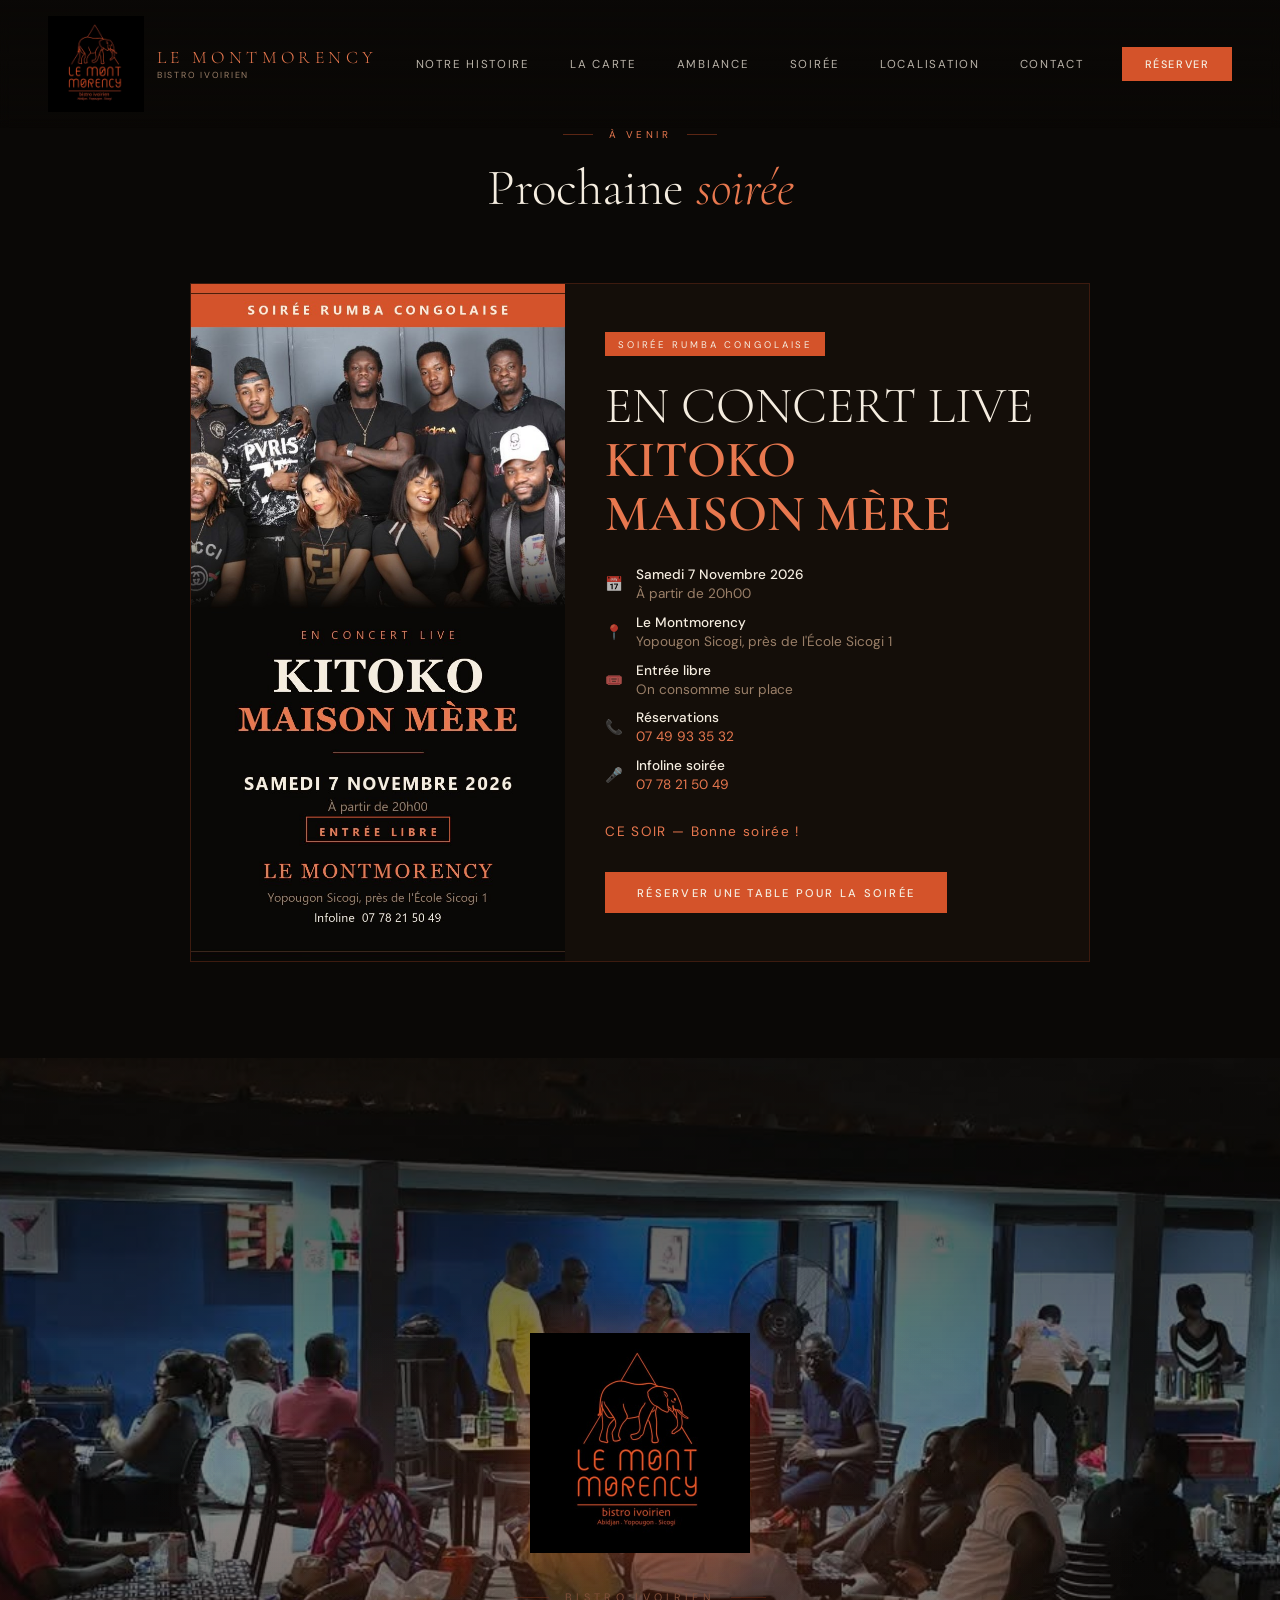
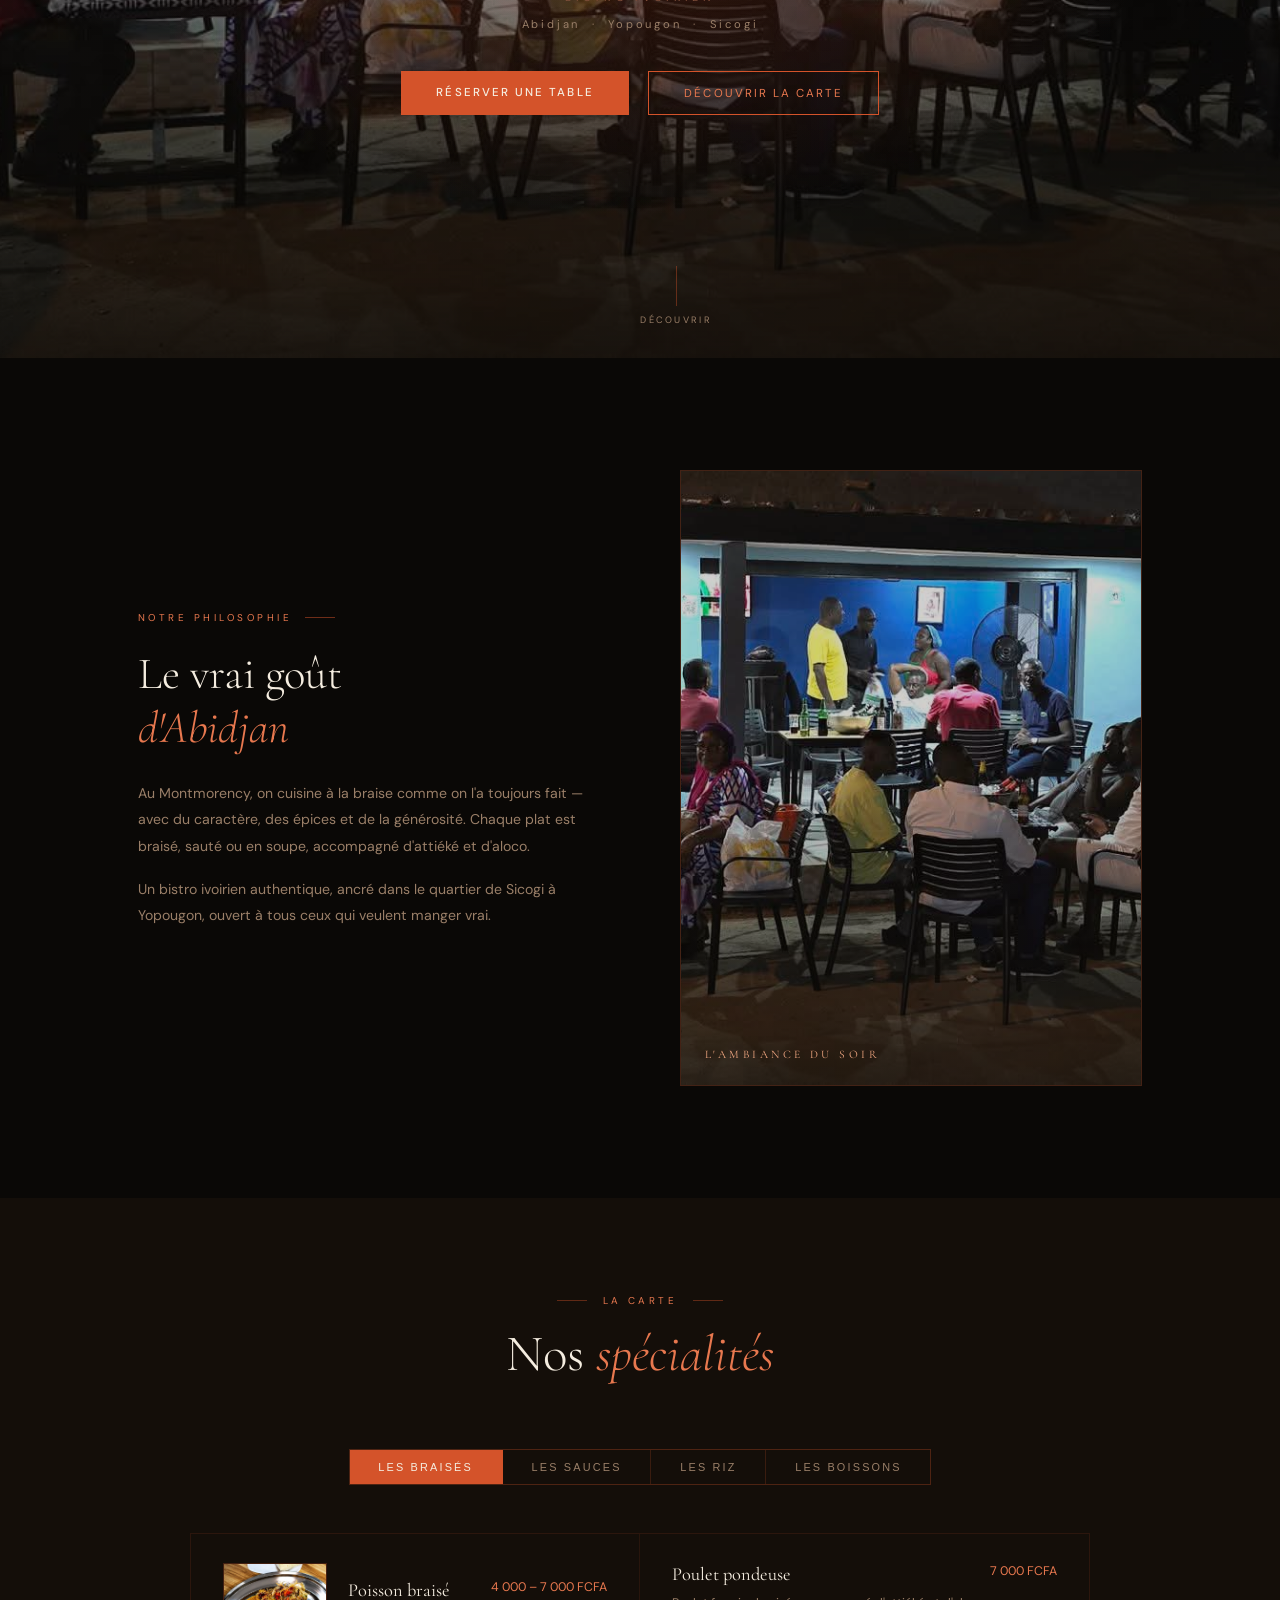
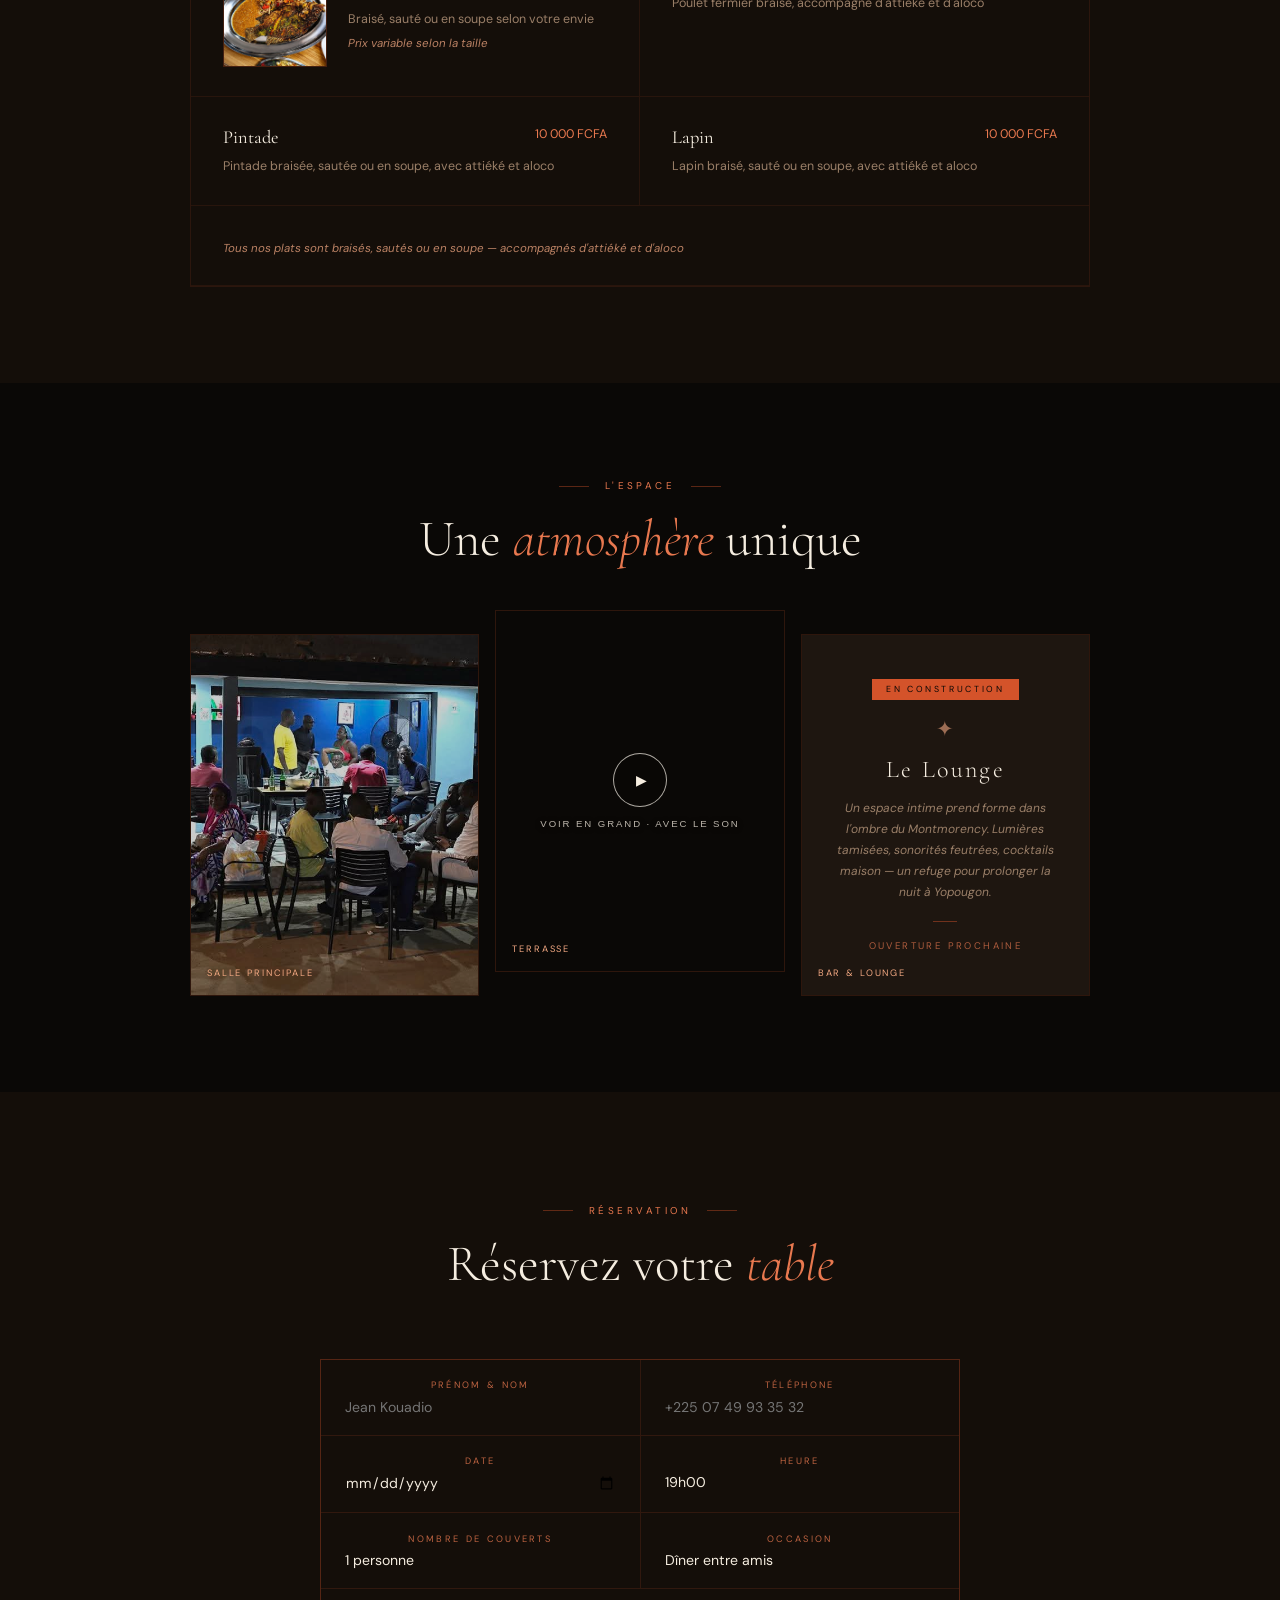
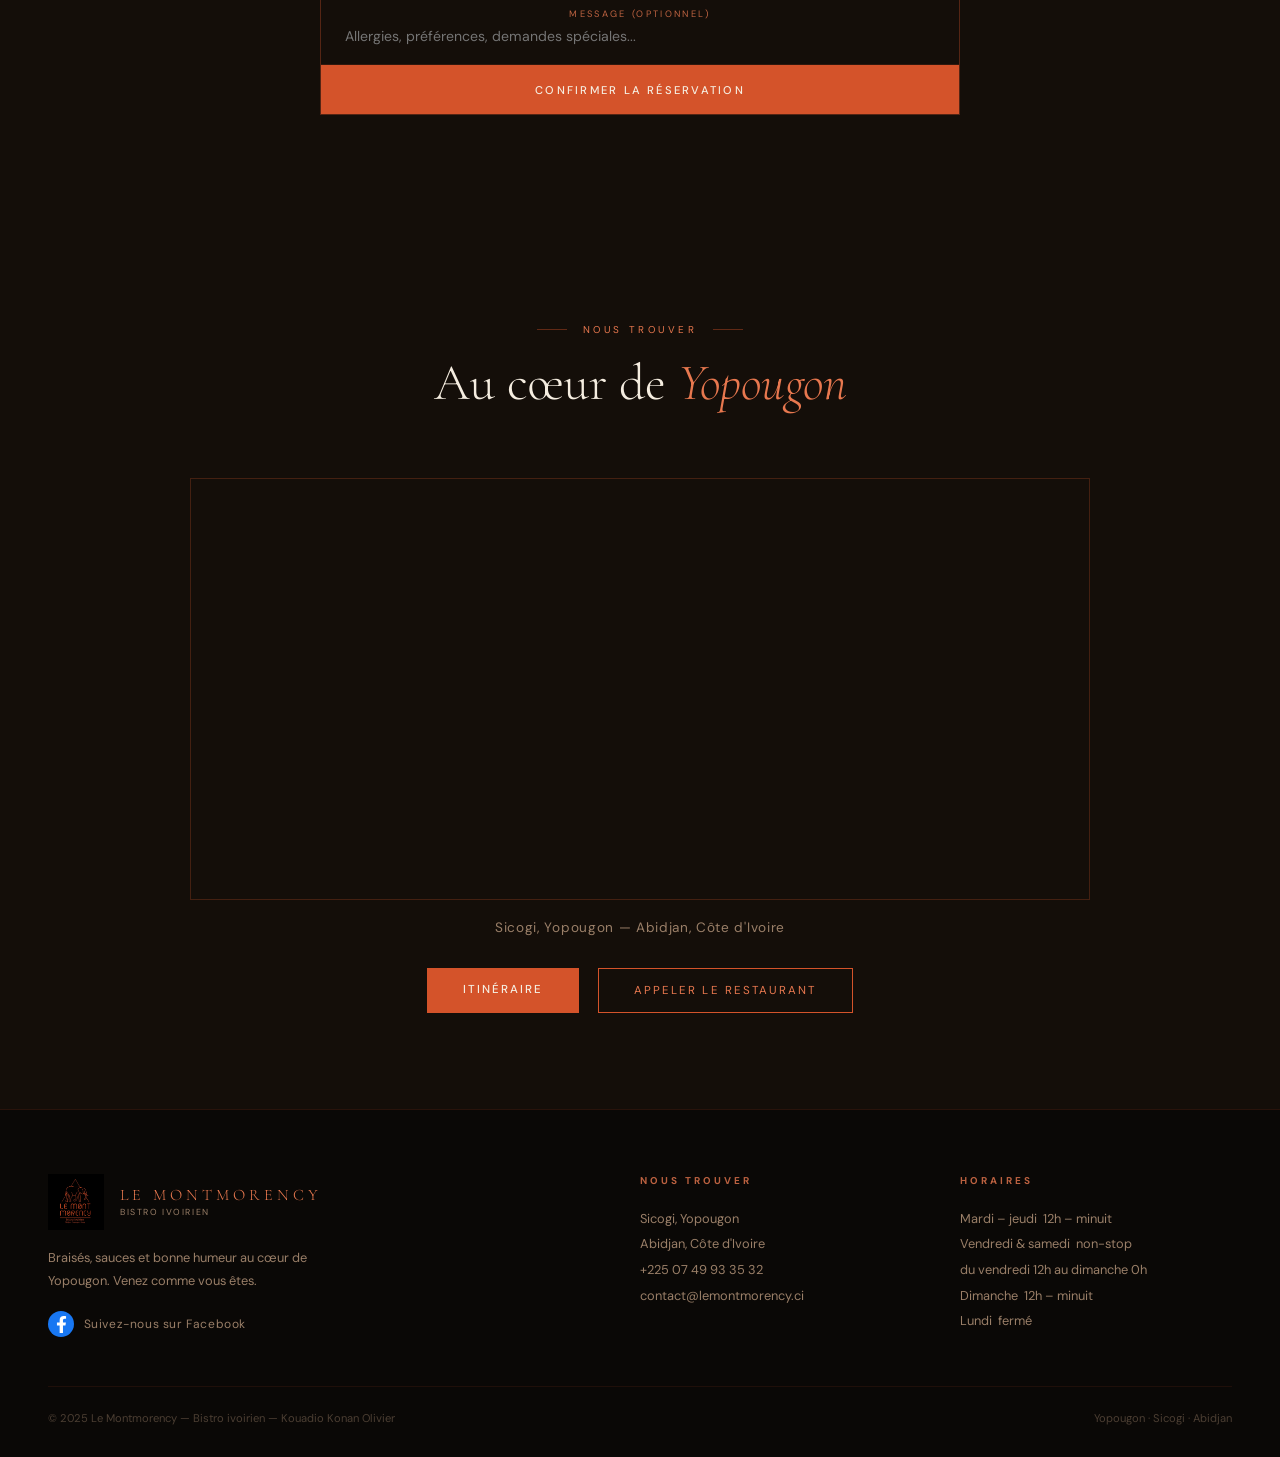
==== index.html @ df3220fc "feat: soiree du 7 novembre annoncee sur le site Section "Prochaine soiree" remontee depuis le modele" ====
<!DOCTYPE html>
<html lang="fr">
<head>
<meta charset="UTF-8">
<meta name="viewport" content="width=device-width, initial-scale=1.0">
<meta name="facebook-domain-verification" content="712sda83bv461m9ix8g2ylkyji6txg" />

  <!-- SEO META TAGS -->
  <meta name="description" content="Le Montmorency — Bistro ivoirien à Yopougon Sicogi, Abidjan. Spécialités de braisés, sauces ivoiriennes et boissons. Ouvert du mardi au dimanche. Réservation : +225 07 49 93 35 32">
  <meta name="keywords" content="restaurant Abidjan, bistro ivoirien, braisé Yopougon, maquis Abidjan, poisson braisé Abidjan, restaurant Sicogi, cuisine ivoirienne, Le Montmorency, pintade braisée, attiéké aloco">
  <meta name="author" content="Le Montmorency">
  <meta name="robots" content="index, follow">
  <link rel="canonical" href="https://lemontmorency.ci">

  <!-- GEO LOCALISATION -->
  <meta name="geo.region" content="CI-AB">
  <meta name="geo.placename" content="Yopougon, Abidjan, Côte d'Ivoire">
  <meta name="geo.position" content="5.3167;-4.0667">
  <meta name="ICBM" content="5.3167, -4.0667">

  <!-- OPEN GRAPH (Facebook, WhatsApp, Instagram) -->
  <meta property="og:type" content="restaurant">
  <meta property="og:title" content="Le Montmorency — Bistro ivoirien · Abidjan">
  <meta property="og:description" content="Braisés, sauces et bonne humeur au cœur de Yopougon Sicogi. Poisson braisé, poulet pondeuse, pintade, lapin. Ouvert mar–dim.">
  <meta property="og:url" content="https://lemontmorency.ci">
  <meta property="og:locale" content="fr_CI">
  <meta property="og:site_name" content="Le Montmorency">
  <meta property="og:image" content="https://lemontmorency.ci/og-image.jpg">
  <meta property="og:image:width" content="1200">
  <meta property="og:image:height" content="630">
  <meta property="og:image:alt" content="Le Montmorency — bistro ivoirien à Yopougon Sicogi, Abidjan">

  <!-- TWITTER CARD -->
  <meta name="twitter:card" content="summary_large_image">
  <meta name="twitter:title" content="Le Montmorency — Bistro ivoirien · Abidjan">
  <meta name="twitter:description" content="Braisés, sauces et bonne humeur au cœur de Yopougon Sicogi, Abidjan.">
  <meta name="twitter:image" content="https://lemontmorency.ci/og-image.jpg">

  <!-- SCHEMA.ORG (données structurées pour Google) -->
  <script type="application/ld+json">
  {
    "@context": "https://schema.org",
    "@type": "Restaurant",
    "name": "Le Montmorency",
    "description": "Bistro ivoirien spécialisé dans les braisés, sauces traditionnelles et boissons. Ambiance conviviale à Yopougon Sicogi, Abidjan.",
    "url": "https://lemontmorency.ci",
    "telephone": "+2250749933532",
    "cuisines": "Ivoirienne, Africaine",
    "priceRange": "500 FCFA - 10000 FCFA",
    "address": {
      "@type": "PostalAddress",
      "streetAddress": "Sicogi",
      "addressLocality": "Yopougon",
      "addressRegion": "Abidjan",
      "addressCountry": "CI"
    },
    "geo": {
      "@type": "GeoCoordinates",
      "latitude": 5.3167,
      "longitude": -4.0667
    },
    "openingHoursSpecification": [
      {
        "@type": "OpeningHoursSpecification",
        "dayOfWeek": ["Tuesday", "Wednesday", "Thursday"],
        "opens": "12:00",
        "closes": "00:00"
      },
      {
        "@type": "OpeningHoursSpecification",
        "dayOfWeek": "Friday",
        "opens": "12:00",
        "closes": "00:00"
      },
      {
        "@type": "OpeningHoursSpecification",
        "dayOfWeek": "Saturday",
        "opens": "00:00",
        "closes": "23:59"
      },
      {
        "@type": "OpeningHoursSpecification",
        "dayOfWeek": "Sunday",
        "opens": "12:00",
        "closes": "00:00"
      }
    ],
    "servesCuisine": ["Cuisine ivoirienne", "Braisés", "Sauces africaines"],
    "menu": "https://lemontmorency.ci/#menu",
    "acceptsReservations": true,
    "sameAs": ["https://www.facebook.com/people/Restaurant-Le-Montmorency/61584772423713/"]
  }
  </script>


  <script type="application/ld+json">
  {
    "@context": "https://schema.org",
    "@type": "MusicEvent",
    "name": "Soirée Rumba Congolaise — Kitoko Maison Mère en concert live",
    "startDate": "2026-11-07T20:00:00+00:00",
    "endDate": "2026-11-08T02:00:00+00:00",
    "eventStatus": "https://schema.org/EventScheduled",
    "eventAttendanceMode": "https://schema.org/OfflineEventAttendanceMode",
    "image": "https://lemontmorency.ci/affiche-7-novembre.jpg",
    "url": "https://lemontmorency.ci/#evenements",
    "description": "Concert live du groupe Kitoko Maison Mère au Montmorency, bistro ivoirien de Yopougon Sicogi. À partir de 20h00.",
    "performer": { "@type": "MusicGroup", "name": "Kitoko Maison Mère" },
    "location": {
      "@type": "Place",
      "name": "Le Montmorency",
      "address": {
        "@type": "PostalAddress",
        "streetAddress": "Sicogi, près de l'École Sicogi 1",
        "addressLocality": "Yopougon",
        "addressRegion": "Abidjan",
        "addressCountry": "CI"
      }
    },
    "organizer": { "@type": "Organization", "name": "Le Montmorency", "url": "https://lemontmorency.ci", "telephone": "+2250749933532" },
    "isAccessibleForFree": true,
    "offers": {
      "@type": "Offer",
      "price": "0",
      "priceCurrency": "XOF",
      "availability": "https://schema.org/InStock",
      "url": "https://lemontmorency.ci/#evenements",
      "validFrom": "2026-10-22T00:00:00+00:00"
    }
  }
  </script>

  <link rel="icon" href="/favicon.ico" sizes="any">
  <link rel="apple-touch-icon" href="/apple-touch-icon.png">
  <title>Le Montmorency — Bistro ivoirien · Abidjan</title>
<link href="https://fonts.googleapis.com/css2?family=Cormorant+Garamond:ital,wght@0,300;0,400;0,600;1,300;1,400&family=DM+Sans:wght@300;400;500&display=swap" rel="stylesheet">
<style>
  *, *::before, *::after { box-sizing: border-box; margin: 0; padding: 0; }
  :root {
    --orange: #D4532A;
    --orange-light: #E8784F;
    --orange-pale: #F2A882;
    --dark: #0A0806;
    --dark2: #140E09;
    --dark3: #1E1610;
    --cream: #F5EDE0;
    --text-muted: #9A7F68;
  }
  body { font-family: 'DM Sans', sans-serif; background: var(--dark); color: var(--cream); overflow-x: hidden; }

  /* NAV */
  nav {
    position: fixed; top: 0; left: 0; right: 0; z-index: 100;
    display: flex; align-items: center; justify-content: space-between;
    padding: 1rem 3rem;
    background: linear-gradient(to bottom, rgba(10,8,6,0.97), transparent);
    backdrop-filter: blur(6px);
  }
  .nav-logo { display: flex; align-items: center; gap: 0.8rem; }
  .nav-logo img { height: 96px; width: 96px; object-fit: contain; }
  .nav-logo-text { font-family: 'Cormorant Garamond', serif; font-size: 1.1rem; font-weight: 300; letter-spacing: 0.25em; color: var(--orange-light); text-transform: uppercase; line-height: 1.2; }
  .nav-logo-sub { font-size: 0.55rem; letter-spacing: 0.2em; color: var(--text-muted); text-transform: uppercase; }
  .nav-links { display: flex; gap: 2.5rem; }
  .nav-links a { font-size: 0.72rem; font-weight: 400; letter-spacing: 0.15em; text-transform: uppercase; color: var(--cream); text-decoration: none; opacity: 0.75; transition: opacity 0.2s; }
  .nav-links a:hover { opacity: 1; color: var(--orange-light); }
  .nav-cta { font-size: 0.68rem; font-weight: 500; letter-spacing: 0.15em; text-transform: uppercase; color: var(--cream); background: var(--orange); border: none; cursor: pointer; padding: 0.6rem 1.4rem; transition: background 0.2s; }
  .nav-cta:hover { background: var(--orange-light); }

  /* HERO */
  .hero {
    min-height: 100vh; display: flex; flex-direction: column;
    align-items: center; justify-content: center;
    text-align: center; padding: 6rem 2rem 4rem; position: relative; overflow: hidden;
    background: url('photo.jpg') center center / cover no-repeat;
  }
  .hero-overlay {
    position: absolute; inset: 0; z-index: 1;
    background:
      radial-gradient(ellipse 60% 45% at 50% 55%, rgba(212,83,42,0.18) 0%, transparent 65%),
      linear-gradient(to bottom, rgba(10,8,6,0.75) 0%, rgba(10,8,6,0.45) 45%, rgba(10,8,6,0.85) 100%);
  }
  .sr-only {
    position: absolute; width: 1px; height: 1px; padding: 0; margin: -1px;
    overflow: hidden; clip: rect(0,0,0,0); white-space: nowrap; border: 0;
  }
  .hero-logo { position: relative; z-index: 2; width: 220px; margin-bottom: 2rem; }
  .hero-logo img { width: 100%; filter: drop-shadow(0 0 30px rgba(212,83,42,0.3)); }
  .hero-tagline {
    font-size: 0.68rem; letter-spacing: 0.4em; text-transform: uppercase;
    color: var(--orange-pale); margin-bottom: 0.8rem; position: relative;
    display: flex; align-items: center; gap: 1rem;
  }
  .hero-tagline::before, .hero-tagline::after { content: ''; width: 35px; height: 0.5px; background: var(--orange); opacity: 0.5; }
  .hero-location { z-index: 2; font-size: 0.7rem; letter-spacing: 0.25em; color: var(--text-muted); margin-bottom: 2.5rem; position: relative; }
  .hero-btns { display: flex; gap: 1.2rem; position: relative; z-index: 2; }
  .btn-primary { font-size: 0.72rem; font-weight: 500; letter-spacing: 0.18em; text-transform: uppercase; color: var(--cream); background: var(--orange); border: none; cursor: pointer; padding: 0.85rem 2.2rem; transition: all 0.25s; }
  .btn-primary:hover { background: var(--orange-light); transform: translateY(-1px); }
  .btn-secondary { font-size: 0.72rem; font-weight: 400; letter-spacing: 0.18em; text-transform: uppercase; color: var(--orange-light); background: transparent; border: 0.5px solid var(--orange); cursor: pointer; padding: 0.85rem 2.2rem; transition: all 0.25s; }
  .btn-secondary:hover { background: rgba(212,83,42,0.1); }
  .hero-scroll { z-index: 2; position: absolute; bottom: 2rem; left: 50%; transform: translateX(-50%); display: flex; flex-direction: column; align-items: center; gap: 0.5rem; }
  .scroll-line { width: 0.5px; height: 40px; background: var(--orange); opacity: 0.4; animation: scrollPulse 2s ease-in-out infinite; }
  @keyframes scrollPulse { 0%,100%{opacity:0.1;transform:scaleY(0.5)} 50%{opacity:0.5;transform:scaleY(1)} }
  .scroll-text { font-size: 0.58rem; letter-spacing: 0.25em; color: var(--text-muted); text-transform: uppercase; }

  /* ABOUT */
  .about { padding: 7rem 3rem; display: grid; grid-template-columns: 1fr 1fr; gap: 5rem; align-items: center; max-width: 1100px; margin: 0 auto; }
  .section-label { font-size: 0.62rem; letter-spacing: 0.35em; text-transform: uppercase; color: var(--orange-light); margin-bottom: 1.5rem; display: flex; align-items: center; gap: 0.8rem; }
  .section-label::after { content: ''; width: 30px; height: 0.5px; background: var(--orange); opacity: 0.5; }
  .about-text h2 { font-family: 'Cormorant Garamond', serif; font-size: clamp(2rem, 3.5vw, 3rem); font-weight: 300; line-height: 1.2; margin-bottom: 1.5rem; }
  .about-text h2 em { font-style: italic; color: var(--orange-light); }
  .about-text p { font-size: 0.88rem; line-height: 1.9; color: var(--text-muted); margin-bottom: 1rem; }
  .about-visual { position: relative; aspect-ratio: 3/4; background: var(--dark3); border: 0.5px solid rgba(212,83,42,0.2); overflow: hidden; }
  .about-photo { width: 100%; height: 100%; object-fit: cover; opacity: 0.8; }
  .about-visual-overlay { position: absolute; inset: 0; background: linear-gradient(to top, rgba(10,8,6,0.65) 0%, transparent 50%); }
  .about-visual-label { position: absolute; bottom: 1.5rem; left: 1.5rem; font-family: 'Cormorant Garamond', serif; font-size: 0.72rem; letter-spacing: 0.3em; text-transform: uppercase; color: var(--orange-pale); }

  /* MENU */
  .menu-section { padding: 6rem 3rem; background: var(--dark2); }
  .section-header { text-align: center; margin-bottom: 4rem; }
  .section-header .label { font-size: 0.62rem; letter-spacing: 0.35em; text-transform: uppercase; color: var(--orange-light); margin-bottom: 1rem; display: flex; align-items: center; justify-content: center; gap: 1rem; }
  .section-header .label::before, .section-header .label::after { content: ''; width: 30px; height: 0.5px; background: var(--orange); opacity: 0.4; }
  .section-header h2 { font-family: 'Cormorant Garamond', serif; font-size: clamp(2rem, 4vw, 3.2rem); font-weight: 300; }
  .section-header h2 em { font-style: italic; color: var(--orange-light); }

  .menu-tabs { display: flex; justify-content: center; margin-bottom: 3rem; border: 0.5px solid rgba(212,83,42,0.3); width: fit-content; margin-left: auto; margin-right: auto; }
  .menu-tab { font-size: 0.68rem; letter-spacing: 0.2em; text-transform: uppercase; color: var(--text-muted); padding: 0.7rem 1.8rem; background: transparent; border: none; cursor: pointer; transition: all 0.2s; border-right: 0.5px solid rgba(212,83,42,0.2); }
  .menu-tab:last-child { border-right: none; }
  .menu-tab.active { background: var(--orange); color: var(--cream); }

  .menu-grid { display: grid; grid-template-columns: repeat(2, 1fr); gap: 0; max-width: 900px; margin: 0 auto; border: 0.5px solid rgba(212,83,42,0.12); }
  .menu-item { padding: 1.8rem 2rem; border-right: 0.5px solid rgba(212,83,42,0.1); border-bottom: 0.5px solid rgba(212,83,42,0.1); transition: background 0.2s; }
  .menu-item:hover { background: rgba(212,83,42,0.06); }
  .menu-item:nth-child(even) { border-right: none; }
  .menu-item.full { grid-column: 1 / -1; border-right: none; }
  .menu-item-header { display: flex; flex-wrap: wrap; justify-content: space-between; align-items: flex-start; margin-bottom: 0.5rem; gap: 0.2rem 1rem; }
  .menu-item-name { font-family: 'Cormorant Garamond', serif; font-size: 1.15rem; font-weight: 400; }
  .menu-item-price { font-size: 0.78rem; color: var(--orange-light); font-weight: 400; white-space: nowrap; }
  .menu-item-desc { font-size: 0.78rem; color: var(--text-muted); line-height: 1.65; }
  .menu-item-note { font-size: 0.72rem; color: var(--orange-pale); font-style: italic; margin-top: 0.4rem; opacity: 0.75; }
  /* Variante avec photo : s'ajoute plat par plat, les autres restent en texte */
  .menu-item.avec-photo { display: grid; grid-template-columns: 104px minmax(0, 1fr); gap: 1.3rem; align-items: center; }
  .menu-item { min-width: 0; }
  .menu-item-photo {
    width: 104px; height: 104px; object-fit: cover; display: block;
    border: 0.5px solid rgba(212,83,42,0.25);
  }

  .menu-single { max-width: 900px; margin: 0 auto; border: 0.5px solid rgba(212,83,42,0.12); }
  .boissons-grid { display: grid; grid-template-columns: repeat(3, 1fr); }
  .boisson-col { padding: 1.5rem 2rem; border-right: 0.5px solid rgba(212,83,42,0.1); }
  .boisson-col:last-child { border-right: none; }
  .boisson-item { display: flex; justify-content: space-between; align-items: center; padding: 0.5rem 0; border-bottom: 0.5px solid rgba(212,83,42,0.06); }
  .boisson-item:last-child { border-bottom: none; }
  .boisson-name { font-size: 0.85rem; color: var(--cream); }
  .boisson-price { font-size: 0.75rem; color: var(--orange-light); }

  /* AMBIANCE */
  .ambiance { padding: 6rem 3rem; text-align: center; }
  .photo-grid { display: grid; grid-template-columns: repeat(3, 1fr); gap: 1rem; max-width: 900px; margin: 3rem auto 0; }
  .photo-card { aspect-ratio: 4/5; overflow: hidden; position: relative; border: 0.5px solid rgba(212,83,42,0.18); transition: border-color 0.3s; }
  .photo-card:hover { border-color: rgba(212,83,42,0.5); }
  .photo-card img { width: 100%; height: 100%; object-fit: cover; opacity: 0.8; transition: opacity 0.3s; }
  .photo-card:hover img { opacity: 1; }
  .photo-card:nth-child(2) { margin-top: -1.5rem; }
  .photo-card-label { position: absolute; bottom: 1rem; left: 1rem; font-size: 0.58rem; letter-spacing: 0.2em; text-transform: uppercase; color: var(--orange-pale); }
  .photo-placeholder-inner { width: 100%; height: 100%; background: var(--dark3); display: flex; flex-direction: column; align-items: center; justify-content: center; gap: 0.8rem; }
  .photo-placeholder-inner svg { width: 30px; opacity: 0.18; }
  .photo-placeholder-inner span { font-size: 0.58rem; letter-spacing: 0.2em; text-transform: uppercase; color: var(--text-muted); opacity: 0.45; }

  /* TERRASSE VIDEO */
  .photo-card video { width: 100%; height: 100%; object-fit: cover; opacity: 0.85; transition: opacity 0.3s; }
  .photo-card:hover video { opacity: 1; }

  /* LOUNGE EN CONSTRUCTION */
  .lounge-inner {
    width: 100%; height: 100%; background: var(--dark3);
    display: flex; flex-direction: column; align-items: center; justify-content: center;
    padding: 2rem 1.5rem; text-align: center; gap: 0.9rem;
    border: none;
  }
  .lounge-badge {
    font-size: 0.55rem; letter-spacing: 0.3em; text-transform: uppercase;
    color: var(--dark); background: var(--orange); padding: 0.3rem 0.9rem;
    margin-bottom: 0.3rem;
  }
  .lounge-icon { font-size: 1.3rem; color: var(--orange-pale); opacity: 0.6; line-height: 1; }
  .lounge-title {
    font-family: 'Cormorant Garamond', serif; font-size: 1.5rem; font-weight: 300;
    color: var(--cream); letter-spacing: 0.1em;
  }
  .lounge-story {
    font-size: 0.75rem; color: var(--text-muted); line-height: 1.75;
    font-style: italic; max-width: 220px;
  }
  .lounge-separator { width: 24px; height: 0.5px; background: var(--orange); opacity: 0.45; margin: 0.2rem auto; }
  .lounge-coming { font-size: 0.6rem; letter-spacing: 0.25em; text-transform: uppercase; color: var(--orange-light); opacity: 0.7; }

  /* RESERVATION */
  .reservation { padding: 7rem 3rem; background: var(--dark2); text-align: center; }
  .resa-form { max-width: 640px; margin: 3rem auto 0; display: grid; grid-template-columns: 1fr 1fr; gap: 1px; background: rgba(212,83,42,0.15); border: 0.5px solid rgba(212,83,42,0.22); }
  .form-field { background: var(--dark2); padding: 1.2rem 1.5rem; display: flex; flex-direction: column; gap: 0.4rem; }
  .form-field.full { grid-column: 1 / -1; }
  .form-field label { font-size: 0.58rem; letter-spacing: 0.25em; text-transform: uppercase; color: var(--orange-light); opacity: 0.8; }
  .form-field input, .form-field select { background: transparent; border: none; outline: none; font-family: 'DM Sans', sans-serif; font-size: 0.88rem; color: var(--cream); padding: 0; appearance: none; }
  .form-field select option { background: var(--dark2); }
  .resa-btn { grid-column: 1 / -1; padding: 1.1rem; background: var(--orange); border: none; cursor: pointer; font-family: 'DM Sans', sans-serif; font-size: 0.7rem; font-weight: 500; letter-spacing: 0.2em; text-transform: uppercase; color: var(--cream); transition: background 0.2s; }
  .resa-btn:hover { background: var(--orange-light); }

  /* LOCALISATION */
  .location { padding: 6rem 3rem; background: var(--dark2); text-align: center; }
  .location-map {
    max-width: 900px; margin: 3rem auto 0; border: 0.5px solid rgba(212,83,42,0.25);
    overflow: hidden; position: relative;
  }
  .location-map iframe {
    width: 100%; height: 420px; border: none; display: block;
    filter: grayscale(0.3) contrast(1.05);
  }
  .location-actions { margin-top: 2rem; display: flex; justify-content: center; gap: 1.2rem; flex-wrap: wrap; }
  .location-address { font-size: 0.85rem; color: var(--text-muted); margin-top: 1.2rem; letter-spacing: 0.05em; }

  /* FOOTER */
  footer { padding: 4rem 3rem 2rem; border-top: 0.5px solid rgba(212,83,42,0.15); }
  .footer-top { display: grid; grid-template-columns: 2fr 1fr 1fr; gap: 3rem; margin-bottom: 3rem; align-items: start; }
  .footer-logo { display: flex; align-items: center; gap: 1rem; margin-bottom: 1rem; }
  .footer-logo img { height: 56px; width: 56px; object-fit: contain; }
  .footer-logo-text { font-family: 'Cormorant Garamond', serif; font-size: 1rem; font-weight: 300; letter-spacing: 0.25em; color: var(--orange-light); text-transform: uppercase; line-height: 1.3; }
  .footer-logo-sub { font-size: 0.55rem; letter-spacing: 0.18em; color: var(--text-muted); text-transform: uppercase; }
  .footer-brand p { font-size: 0.8rem; color: var(--text-muted); line-height: 1.8; max-width: 280px; }
  .footer-col h4 { font-size: 0.62rem; letter-spacing: 0.3em; text-transform: uppercase; color: var(--orange-light); margin-bottom: 1.2rem; opacity: 0.8; }
  .footer-col p, .footer-col a { font-size: 0.8rem; color: var(--text-muted); line-height: 2; display: block; text-decoration: none; transition: color 0.2s; }
  .footer-col a:hover { color: var(--cream); }
  .footer-social {
    display: inline-flex; align-items: center; gap: 0.6rem; margin-top: 1.2rem;
    font-size: 0.75rem; letter-spacing: 0.05em; color: var(--text-muted);
    text-decoration: none; transition: color 0.2s;
  }
  .footer-social:hover { color: var(--cream); }
  .footer-social-icon {
    width: 26px; height: 26px; border-radius: 50%;
    background: #1877F2;                 /* bleu officiel de la marque */
    display: inline-flex; align-items: center; justify-content: center;
    color: #FFFFFF; transition: all 0.2s;
  }
  .footer-social-icon svg { display: block; margin-top: 1px; }
  .footer-social:hover .footer-social-icon { background: #3B8BFF; transform: translateY(-1px); }
  .footer-bottom { border-top: 0.5px solid rgba(212,83,42,0.1); padding-top: 1.5rem; display: flex; justify-content: space-between; }
  .footer-bottom p { font-size: 0.7rem; color: var(--text-muted); opacity: 0.45; }

  @keyframes fadeUp { from{opacity:0;transform:translateY(20px)} to{opacity:1;transform:translateY(0)} }
  .hero > * { animation: fadeUp 0.8s ease both; }
  .hero-logo { animation-delay: 0.05s; }
  .hero-tagline { animation-delay: 0.2s; }
  .hero-location { animation-delay: 0.32s; }
  .hero-btns { animation-delay: 0.45s; }

  .sound-btn {
    position: absolute; bottom: 5rem; right: 2rem; z-index: 10;
    background: rgba(10,8,6,0.6); border: 0.5px solid rgba(212,83,42,0.5);
    color: var(--cream); cursor: pointer; width: 42px; height: 42px;
    border-radius: 50%; display: flex; align-items: center; justify-content: center;
    font-size: 1.1rem; transition: all 0.25s; backdrop-filter: blur(4px);
  }
  .sound-btn:hover { background: rgba(212,83,42,0.4); border-color: var(--orange); }

  /* RESPONSIVE - MOBILE */
  @media (max-width: 768px) {
    nav { padding: 0.8rem 1.2rem; gap: 0.8rem; }
    .nav-logo img { height: 56px; width: 56px; }
    .nav-links { display: none; }
    .nav-logo-text { font-size: 0.78rem; letter-spacing: 0.12em; }
    .nav-cta { padding: 0.5rem 1rem; font-size: 0.62rem; }

    .hero { padding: 5rem 1.2rem 3rem; }
    .hero-logo { width: 150px; }
    .hero-btns { flex-direction: column; width: 100%; max-width: 280px; }
    .btn-primary, .btn-secondary { width: 100%; text-align: center; }

    .about { grid-template-columns: 1fr; padding: 3.5rem 1.2rem; gap: 2.5rem; }

    .menu-section { padding: 3.5rem 1.2rem; }
    .menu-grid { grid-template-columns: 1fr; }
    .menu-item:nth-child(even) { border-right: 0.5px solid rgba(212,83,42,0.1); }
    .menu-tabs { width: 100%; }
    .menu-tab { flex: 1; padding: 0.7rem 0.5rem; font-size: 0.58rem; }

    .boissons-grid { grid-template-columns: 1fr; }
    .boisson-col { border-right: none; border-bottom: 0.5px solid rgba(212,83,42,0.1); }
    .boisson-col:last-child { border-bottom: none; }

    .ambiance { padding: 3.5rem 1.2rem; }
    .photo-grid { grid-template-columns: 1fr; max-width: 320px; }
    .photo-card:nth-child(2) { margin-top: 0; }

    .reservation { padding: 3.5rem 1.2rem; }
    .resa-form { grid-template-columns: 1fr; }

    .location { padding: 3.5rem 1.2rem; }
    .location-map iframe { height: 300px; }

    .footer-top { grid-template-columns: 1fr; gap: 2rem; }
    footer { padding: 3rem 1.2rem 1.5rem; }
    .footer-bottom { flex-direction: column; gap: 0.5rem; text-align: center; }

    .sound-btn { bottom: 1.5rem; right: 1.2rem; }
  }

  @media (max-width: 480px) {
    .hero h1, .hero-logo + .hero-tagline { font-size: 0.6rem; }
  }

  /* VIDEO EN GRAND */
  .video-open {
    position: absolute; inset: 0; z-index: 2;
    display: flex; flex-direction: column; align-items: center; justify-content: center; gap: 0.7rem;
    background: transparent; border: none; cursor: pointer;
    color: var(--cream); transition: background 0.25s;
  }
  .video-open:hover { background: rgba(10,8,6,0.35); }
  .video-open-icon {
    width: 54px; height: 54px; border-radius: 50%;
    border: 0.5px solid rgba(245,239,230,0.7); background: rgba(10,8,6,0.45);
    display: flex; align-items: center; justify-content: center;
    font-size: 0.9rem; padding-left: 3px; transition: all 0.25s;
  }
  .video-open:hover .video-open-icon { background: var(--orange); border-color: var(--orange); }
  .video-open-text {
    font-size: 0.6rem; letter-spacing: 0.2em; text-transform: uppercase;
    opacity: 0.75; transition: opacity 0.25s; text-align: center;
    text-shadow: 0 1px 6px rgba(6,5,4,0.8);
  }
  .video-open:hover .video-open-text, .video-open:focus-visible .video-open-text { opacity: 1; }

  .video-plein {
    position: fixed; inset: 0; z-index: 200;
    background: rgba(6,5,4,0.94); backdrop-filter: blur(6px);
    display: none; align-items: center; justify-content: center; padding: 2rem;
  }
  .video-plein.ouvert { display: flex; }
  .video-plein video {
    max-width: min(100%, 520px); max-height: 86vh;
    border: 0.5px solid rgba(212,83,42,0.3);
  }
  .video-fermer {
    position: absolute; top: 1.2rem; right: 1.4rem;
    width: 44px; height: 44px; border-radius: 50%;
    background: rgba(10,8,6,0.6); border: 0.5px solid rgba(212,83,42,0.5);
    color: var(--cream); font-size: 1.2rem; cursor: pointer; line-height: 1;
    display: flex; align-items: center; justify-content: center; transition: all 0.25s;
  }
  .video-fermer:hover { background: var(--orange); border-color: var(--orange); }

  @media (max-width: 768px) {
    .video-plein { padding: 1rem; }
  }

  /* EVENEMENTS */
  .evenements { padding: 8rem 3rem 6rem; background: var(--dark); }
  .event-card {
    max-width: 900px; margin: 3rem auto 0;
    display: grid; grid-template-columns: 1fr 1.4fr;
    border: 0.5px solid rgba(212,83,42,0.25);
    overflow: hidden;
  }
  .event-poster { position: relative; overflow: hidden; background: var(--dark3); }
  .event-poster img { width: 100%; height: 100%; object-fit: cover; object-position: center 20%; display: block; }
  .event-info {
    background: var(--dark2);
    padding: 3rem 2.5rem;
    display: flex; flex-direction: column; justify-content: center; gap: 1.5rem;
  }
  .event-badge {
    display: inline-block; font-size: 0.6rem; letter-spacing: 0.3em;
    text-transform: uppercase; background: var(--orange);
    color: var(--cream); padding: 0.35rem 0.8rem; width: fit-content;
  }
  .event-title {
    font-family: 'Cormorant Garamond', serif;
    font-size: clamp(2rem, 4vw, 3.2rem); font-weight: 300; line-height: 1.05;
  }
  .event-title strong { display: block; color: var(--orange-light); font-weight: 600; font-style: normal; }
  .event-meta { display: flex; flex-direction: column; gap: 0.6rem; }
  .event-meta-item { display: flex; align-items: center; gap: 0.8rem; }
  .event-meta-icon { font-size: 0.9rem; opacity: 0.7; }
  .event-meta-text { font-size: 0.85rem; color: var(--text-muted); line-height: 1.4; }
  .event-meta-text strong { color: var(--cream); font-weight: 500; display: block; }
  .event-cta {
    display: inline-block; margin-top: 0.5rem;
    font-size: 0.7rem; font-weight: 500; letter-spacing: 0.2em;
    text-transform: uppercase; color: var(--cream);
    background: var(--orange); border: none; cursor: pointer;
    padding: 0.85rem 2rem; text-decoration: none; transition: all 0.25s;
    width: fit-content;
  }
  .event-cta:hover { background: var(--orange-light); transform: translateY(-1px); }
  .event-countdown { display: flex; gap: 1.2rem; margin-top: 0.3rem; }
  .countdown-unit { text-align: center; }
  .countdown-num {
    font-family: 'Cormorant Garamond', serif;
    font-size: 2rem; font-weight: 300; color: var(--orange-light);
    display: block; line-height: 1;
  }
  .countdown-label { font-size: 0.55rem; letter-spacing: 0.2em; text-transform: uppercase; color: var(--text-muted); }

  @media (max-width: 768px) {
    .event-card { grid-template-columns: 1fr; }
    .event-poster img { height: auto; object-fit: contain; }
    .event-info { padding: 2rem 1.5rem; }
    .evenements { padding: 5rem 1.2rem 3.5rem; }
    .event-countdown { gap: 0.9rem; }
    .countdown-num { font-size: 1.6rem; }
  }

  /* PLAT VEDETTE (onglet Les Riz) */
  .plat-vedette {
    max-width: 900px; margin: 0 auto;
    display: grid; grid-template-columns: 1fr 1fr;
    border: 0.5px solid rgba(212,83,42,0.25); overflow: hidden;
  }
  .plat-photo { position: relative; background: var(--dark3); }
  .plat-photo img { width: 100%; height: 100%; object-fit: cover; display: block; }
  .plat-infos {
    background: var(--dark2); padding: 3rem 2.5rem;
    display: flex; flex-direction: column; justify-content: center; gap: 0.9rem;
  }
  .plat-jour {
    font-size: 0.6rem; letter-spacing: 0.3em; text-transform: uppercase;
    background: var(--orange); color: var(--cream);
    padding: 0.35rem 0.8rem; width: fit-content;
  }
  .plat-infos .menu-item-header { margin: 0; }

  @media (max-width: 768px) {
    .plat-vedette { grid-template-columns: 1fr; }
    .plat-infos { padding: 2rem 1.5rem; }
  }
</style>
</head>
<body>

<!-- NAV -->
<nav>
  <div class="nav-logo">
    <img src="logo.jpg" alt="Le Montmorency">
    <div>
      <div class="nav-logo-text">Le Montmorency</div>
      <div class="nav-logo-sub">Bistro ivoirien</div>
    </div>
  </div>
  <div class="nav-links">
    <a href="#about">Notre histoire</a>
    <a href="#menu">La carte</a>
    <a href="#ambiance">Ambiance</a>
    <a href="#evenements">Soirée</a>
    <a href="#localisation">Localisation</a>
    <a href="#contact">Contact</a>
  </div>
  <a href="#reservation" class="nav-cta" style="text-decoration:none;display:inline-block;">Réserver</a>
</nav>

<!-- EVENEMENTS -->
<section class="evenements" id="evenements">
  <div class="section-header">
    <div class="label">À venir</div>
    <h2>Prochaine <em>soirée</em></h2>
  </div>

  <div class="event-card">
    <div class="event-poster">
      <img src="affiche-7-novembre.jpg" width="1080" height="1350" alt="Affiche — Soirée Rumba Congolaise, Kitoko Maison Mère en concert live au Montmorency le samedi 7 novembre 2026">
    </div>
    <div class="event-info">
      <span class="event-badge">Soirée Rumba Congolaise</span>
      <h3 class="event-title">
        EN CONCERT LIVE
        <strong>KITOKO<br>MAISON MÈRE</strong>
      </h3>
      <div class="event-meta">
        <div class="event-meta-item">
          <span class="event-meta-icon">📅</span>
          <div class="event-meta-text">
            <strong>Samedi 7 Novembre 2026</strong>
            À partir de 20h00
          </div>
        </div>
        <div class="event-meta-item">
          <span class="event-meta-icon">📍</span>
          <div class="event-meta-text">
            <strong>Le Montmorency</strong>
            Yopougon Sicogi, près de l'École Sicogi 1
          </div>
        </div>
        <div class="event-meta-item">
          <span class="event-meta-icon">🎟️</span>
          <div class="event-meta-text">
            <strong>Entrée libre</strong>
            On consomme sur place
          </div>
        </div>
        <div class="event-meta-item">
          <span class="event-meta-icon">📞</span>
          <div class="event-meta-text">
            <strong>Réservations</strong>
            <a href="tel:+2250749933532" style="color:var(--orange-light);text-decoration:none;">07 49 93 35 32</a>
          </div>
        </div>
        <div class="event-meta-item">
          <span class="event-meta-icon">🎤</span>
          <div class="event-meta-text">
            <strong>Infoline soirée</strong>
            <a href="tel:+2250778215049" style="color:var(--orange-light);text-decoration:none;">07 78 21 50 49</a>
          </div>
        </div>
      </div>
      <div class="event-countdown" id="countdown">
        <div class="countdown-unit"><span class="countdown-num" id="cd-j">--</span><span class="countdown-label">Jours</span></div>
        <div class="countdown-unit"><span class="countdown-num" id="cd-h">--</span><span class="countdown-label">Heures</span></div>
        <div class="countdown-unit"><span class="countdown-num" id="cd-m">--</span><span class="countdown-label">Minutes</span></div>
        <div class="countdown-unit"><span class="countdown-num" id="cd-s">--</span><span class="countdown-label">Secondes</span></div>
      </div>
      <a href="tel:+2250749933532" class="event-cta">Réserver une table pour la soirée</a>
    </div>
  </div>
</section>

<!-- HERO -->
<section class="hero">
  <div class="hero-overlay"></div>
  <h1 class="sr-only">Le Montmorency — Bistro ivoirien à Yopougon, Abidjan</h1>
  <div class="hero-logo">
    <img src="logo.jpg" alt="Le Montmorency">
  </div>
  <div class="hero-tagline">Bistro ivoirien</div>
  <p class="hero-location">Abidjan &nbsp;·&nbsp; Yopougon &nbsp;·&nbsp; Sicogi</p>
  <div class="hero-btns">
    <a href="#reservation" class="btn-primary" style="text-decoration:none;display:inline-block;">Réserver une table</a>
    <a href="#menu" class="btn-secondary" style="text-decoration:none;display:inline-block;">Découvrir la carte</a>
  </div>
  <div class="hero-scroll">
    <div class="scroll-line"></div>
    <span class="scroll-text">Découvrir</span>
  </div>
</section>

<!-- ABOUT -->
<section class="about" id="about">
  <div class="about-text">
    <div class="section-label">Notre philosophie</div>
    <h2>Le vrai goût<br><em>d'Abidjan</em></h2>
    <p>Au Montmorency, on cuisine à la braise comme on l'a toujours fait — avec du caractère, des épices et de la générosité. Chaque plat est braisé, sauté ou en soupe, accompagné d'attiéké et d'aloco.</p>
    <p>Un bistro ivoirien authentique, ancré dans le quartier de Sicogi à Yopougon, ouvert à tous ceux qui veulent manger vrai.</p>
  </div>
  <div class="about-visual">
    <img class="about-photo" src="photo.jpg" alt="Ambiance Le Montmorency">
    <div class="about-visual-overlay"></div>
    <span class="about-visual-label">L'ambiance du soir</span>
  </div>
</section>

<!-- MENU -->
<section class="menu-section" id="menu">
  <div class="section-header">
    <div class="label">La carte</div>
    <h2>Nos <em>spécialités</em></h2>
  </div>
  <div class="menu-tabs">
    <button class="menu-tab active" onclick="switchTab(this,'braises')">Les Braisés</button>
    <button class="menu-tab" onclick="switchTab(this,'sauces')">Les Sauces</button>
    <button class="menu-tab" onclick="switchTab(this,'riz')">Les Riz</button>
    <button class="menu-tab" onclick="switchTab(this,'boissons')">Les Boissons</button>
  </div>

  <div id="menu-braises">
    <div class="menu-grid">
      <div class="menu-item avec-photo">
        <img class="menu-item-photo" src="poisson-braise.jpg" width="900" height="900" loading="lazy" alt="Poisson braisé entier, servi avec oignons, tomates et sauce">
        <div>
          <div class="menu-item-header"><span class="menu-item-name">Poisson braisé</span><span class="menu-item-price">4 000 – 7 000 FCFA</span></div>
          <p class="menu-item-desc">Braisé, sauté ou en soupe selon votre envie</p>
          <p class="menu-item-note">Prix variable selon la taille</p>
        </div>
      </div>
      <div class="menu-item">
        <div class="menu-item-header"><span class="menu-item-name">Poulet pondeuse</span><span class="menu-item-price">7 000 FCFA</span></div>
        <p class="menu-item-desc">Poulet fermier braisé, accompagné d'attiéké et d'aloco</p>
      </div>
      <div class="menu-item">
        <div class="menu-item-header"><span class="menu-item-name">Pintade</span><span class="menu-item-price">10 000 FCFA</span></div>
        <p class="menu-item-desc">Pintade braisée, sautée ou en soupe, avec attiéké et aloco</p>
      </div>
      <div class="menu-item">
        <div class="menu-item-header"><span class="menu-item-name">Lapin</span><span class="menu-item-price">10 000 FCFA</span></div>
        <p class="menu-item-desc">Lapin braisé, sauté ou en soupe, avec attiéké et aloco</p>
      </div>
      <div class="menu-item full">
        <p class="menu-item-note">Tous nos plats sont braisés, sautés ou en soupe — accompagnés d'attiéké et d'aloco</p>
      </div>
    </div>
  </div>

  <div id="menu-sauces" style="display:none">
    <div class="menu-grid">
      <div class="menu-item avec-photo">
        <img class="menu-item-photo" src="sauce-gombo.jpg" width="900" height="900" loading="lazy" alt="Sauce gombo au peaulo, crabes et poisson, servie avec du placali">
        <div>
          <div class="menu-item-header"><span class="menu-item-name">Sauce Gombo</span><span class="menu-item-price">2 000 FCFA</span></div>
          <p class="menu-item-desc">Peaulo, crabes, poisson</p>
        </div>
      </div>
      <div class="menu-item">
        <div class="menu-item-header"><span class="menu-item-name">Sauce Graine Kpala</span><span class="menu-item-price">2 000 FCFA</span></div>
        <p class="menu-item-desc">Peaulo, crabes, poisson</p>
      </div>
      <div class="menu-item">
        <div class="menu-item-header"><span class="menu-item-name">Sauce Aubergine</span><span class="menu-item-price">1 000 FCFA</span></div>
        <p class="menu-item-desc">Pattes de bœufs</p>
      </div>
      <div class="menu-item avec-photo">
        <img class="menu-item-photo" src="soupe-cabri.jpg" width="900" height="900" loading="lazy" alt="Soupe de cabri avec attiéké">
        <div>
          <div class="menu-item-header"><span class="menu-item-name">Soupe de cabri</span><span class="menu-item-price">2 000 FCFA</span></div>
          <p class="menu-item-desc">Cabri mijoté - avec attiéké</p>
        </div>
      </div>
      <div class="menu-item">
        <p class="menu-item-note" style="padding-top:0.3rem;">Nos plats sont accompagnés de placali, de riz et d'attiéké</p>
      </div>
    </div>
  </div>

  <div id="menu-riz" style="display:none">
    <div class="plat-vedette">
      <div class="plat-photo">
        <img src="riz-soumara.jpg" width="900" height="900" loading="lazy" alt="Riz Soumara Lafri — riz au soumara servi avec sa viande mijotée">
      </div>
      <div class="plat-infos">
        <span class="plat-jour">Tous les mardis</span>
        <div class="menu-item-header"><span class="menu-item-name">Riz Soumara Lafri</span><span class="menu-item-price">1 500 FCFA</span></div>
        <p class="menu-item-desc">Le plat du mardi, préparé au soumara</p>
        <p class="menu-item-note">Servi uniquement le mardi</p>
      </div>
    </div>
  </div>

  <div id="menu-boissons" style="display:none">
    <div class="menu-single">
      <div class="boissons-grid">
        <div class="boisson-col">
          <div class="boisson-item"><span class="boisson-name">Bock</span><span class="boisson-price">600 FCFA</span></div>
          <div class="boisson-item"><span class="boisson-name">Beaufort</span><span class="boisson-price">600 FCFA</span></div>
          <div class="boisson-item"><span class="boisson-name">Castel</span><span class="boisson-price">500 FCFA</span></div>
          <div class="boisson-item"><span class="boisson-name">Sucrerie</span><span class="boisson-price">600 FCFA</span></div>
          <div class="boisson-item"><span class="boisson-name">Chill</span><span class="boisson-price">500 FCFA</span></div>
        </div>
        <div class="boisson-col">
          <div class="boisson-item"><span class="boisson-name">Guiness</span><span class="boisson-price">500 FCFA</span></div>
          <div class="boisson-item"><span class="boisson-name">Guiness grand</span><span class="boisson-price">1 200 FCFA</span></div>
          <div class="boisson-item"><span class="boisson-name">Guiness petit kit</span><span class="boisson-price">1 500 FCFA</span></div>
          <div class="boisson-item"><span class="boisson-name">Ivoire Black</span><span class="boisson-price">500 FCFA</span></div>
          <div class="boisson-item"><span class="boisson-name">Ivoire Bleu</span><span class="boisson-price">500 FCFA</span></div>
        </div>
        <div class="boisson-col">
          <div class="boisson-item"><span class="boisson-name">Malta</span><span class="boisson-price">600 FCFA</span></div>
          <div class="boisson-item"><span class="boisson-name">Heineken le kit</span><span class="boisson-price">2 000 FCFA</span></div>
          <div class="boisson-item"><span class="boisson-name">Desperados le kit</span><span class="boisson-price">2 000 FCFA</span></div>
          <div class="boisson-item"><span class="boisson-name">Eau de source</span><span class="boisson-price">500 FCFA</span></div>
        </div>
      </div>
    </div>
  </div>
</section>

<!-- AMBIANCE -->
<section class="ambiance" id="ambiance">
  <div class="section-header">
    <div class="label">L'espace</div>
    <h2>Une <em>atmosphère</em> unique</h2>
  </div>
  <div class="photo-grid">
    <div class="photo-card">
      <img src="photo.jpg" alt="Salle principale">
      <span class="photo-card-label">Salle principale</span>
    </div>
    <div class="photo-card">
      <video autoplay muted loop playsinline id="videoTerrasse">
        <source src="video.mp4" type="video/mp4">
      </video>
      <button class="video-open" onclick="ouvrirVideo()" aria-label="Voir la vidéo de la terrasse en grand, avec le son">
        <span class="video-open-icon">▶</span>
        <span class="video-open-text">Voir en grand · avec le son</span>
      </button>
      <span class="photo-card-label">Terrasse</span>
    </div>
    <div class="photo-card">
      <div class="lounge-inner">
        <div class="lounge-badge">En construction</div>
        <div class="lounge-icon">✦</div>
        <h3 class="lounge-title">Le Lounge</h3>
        <p class="lounge-story">Un espace intime prend forme dans l'ombre du Montmorency. Lumières tamisées, sonorités feutrées, cocktails maison — un refuge pour prolonger la nuit à Yopougon.</p>
        <div class="lounge-separator"></div>
        <p class="lounge-coming">Ouverture prochaine</p>
      </div>
      <span class="photo-card-label">Bar & lounge</span>
    </div>
  </div>
</section>

<!-- RESERVATION -->
<section class="reservation" id="reservation">
  <div class="section-header">
    <div class="label">Réservation</div>
    <h2>Réservez votre <em>table</em></h2>
  </div>
  <form class="resa-form" name="reservation" method="POST" data-netlify="true" netlify-honeypot="bot-field">
    <input type="hidden" name="form-name" value="reservation">
    <p style="display:none"><label>Ne pas remplir : <input name="bot-field"></label></p>
    <div class="form-field"><label>Prénom & nom</label><input type="text" placeholder="Jean Kouadio" name="nom" required></div>
    <div class="form-field"><label>Téléphone</label><input type="tel" placeholder="+225 07 49 93 35 32"></div>
    <div class="form-field"><label>Date</label><input type="date" name="date" required></div>
    <div class="form-field"><label>Heure</label><select><option>19h00</option><option>19h30</option><option>20h00</option><option>20h30</option><option>21h00</option><option>21h30</option></select></div>
    <div class="form-field"><label>Nombre de couverts</label><select><option>1 personne</option><option>2 personnes</option><option>3 personnes</option><option>4 personnes</option><option>5 personnes</option><option>6 personnes et plus</option></select></div>
    <div class="form-field"><label>Occasion</label><select><option>Dîner entre amis</option><option>Repas d'affaires</option><option>Anniversaire</option><option>Repas en famille</option><option>Autre</option></select></div>
    <div class="form-field full"><label>Message (optionnel)</label><input type="text" placeholder="Allergies, préférences, demandes spéciales..." name="message"></div>
    <button class="resa-btn" type="submit">Confirmer la réservation</button>
  </form>
</section>

<!-- LOCALISATION -->
<section class="location" id="localisation">
  <div class="section-header">
    <div class="label">Nous trouver</div>
    <h2>Au cœur de <em>Yopougon</em></h2>
  </div>
  <div class="location-map">
    <iframe
      src="https://www.google.com/maps?q=Sicogi,+Yopougon,+Abidjan,+C%C3%B4te+d%27Ivoire&z=15&output=embed"
      loading="lazy"
      allowfullscreen
      referrerpolicy="no-referrer-when-downgrade"
      title="Le Montmorency — Sicogi, Yopougon, Abidjan">
    </iframe>
  </div>
  <p class="location-address">Sicogi, Yopougon — Abidjan, Côte d'Ivoire</p>
  <div class="location-actions">
    <a href="https://www.google.com/maps/dir/?api=1&destination=Sicogi,+Yopougon,+Abidjan,+C%C3%B4te+d%27Ivoire" target="_blank" rel="noopener" class="btn-primary" style="text-decoration:none;display:inline-block;">Itinéraire</a>
    <a href="tel:+2250749933532" class="btn-secondary" style="text-decoration:none;display:inline-block;">Appeler le restaurant</a>
  </div>
</section>

<!-- FOOTER -->
<footer id="contact">
  <div class="footer-top">
    <div class="footer-brand">
      <div class="footer-logo">
        <img src="logo.jpg" alt="Le Montmorency">
        <div>
          <div class="footer-logo-text">Le Montmorency</div>
          <div class="footer-logo-sub">Bistro ivoirien</div>
        </div>
      </div>
      <p>Braisés, sauces et bonne humeur au cœur de Yopougon. Venez comme vous êtes.</p>
      <a class="footer-social" href="https://www.facebook.com/people/Restaurant-Le-Montmorency/61584772423713/" target="_blank" rel="noopener">
        <span class="footer-social-icon" aria-hidden="true">
          <svg viewBox="0 0 320 512" width="11" height="17" fill="currentColor" focusable="false">
            <path d="M279.14 288l14.22-92.66h-88.91v-60.13c0-25.35 12.42-50.06 52.24-50.06h40.42V6.26S260.43 0 225.36 0c-73.22 0-121.08 44.38-121.08 124.72v70.62H22.89V288h81.39v224h100.17V288z"/>
          </svg>
        </span>
        Suivez-nous sur Facebook
      </a>
    </div>
    <div class="footer-col">
      <h4>Nous trouver</h4>
      <p>Sicogi, Yopougon</p>
      <p>Abidjan, Côte d'Ivoire</p>
      <a href="tel:+2250749933532">+225 07 49 93 35 32</a>
      <a href="mailto:contact@lemontmorency.ci">contact@lemontmorency.ci</a>
    </div>
    <div class="footer-col">
      <h4>Horaires</h4>
      <p>Mardi – jeudi &nbsp;12h – minuit</p>
      <p>Vendredi &amp; samedi &nbsp;non-stop</p>
      <p>du vendredi 12h au dimanche 0h</p>
      <p>Dimanche &nbsp;12h – minuit</p>
      <p>Lundi &nbsp;fermé</p>
    </div>
  </div>
  <div class="footer-bottom">
    <p>© 2025 Le Montmorency — Bistro ivoirien — Kouadio Konan Olivier</p>
    <p>Yopougon · Sicogi · Abidjan</p>
  </div>
</footer>

<!-- VIDEO EN GRAND -->
<div class="video-plein" id="videoPlein" onclick="fermerVideo(event)" role="dialog" aria-modal="true" aria-label="Vidéo de la terrasse">
  <button class="video-fermer" onclick="fermerVideo()" aria-label="Fermer la vidéo">✕</button>
  <!-- version sonore, chargee seulement au clic : la vignette en boucle
       utilise video.mp4, plus legere mais sans piste audio -->
  <video id="videoPleinLecteur" controls playsinline preload="none">
    <source src="video-son.mp4" type="video/mp4">
  </video>
</div>

<script>
// Video de la terrasse : ouverture en grand, avec le son
function ouvrirVideo() {
  const boite = document.getElementById('videoPlein');
  const lecteur = document.getElementById('videoPleinLecteur');
  const vignette = document.getElementById('videoTerrasse');
  if (vignette) vignette.pause();
  boite.classList.add('ouvert');
  document.body.style.overflow = 'hidden';
  lecteur.muted = false;
  lecteur.currentTime = 0;
  lecteur.play();
}

function fermerVideo(e) {
  // un clic sur la video elle-meme ou ses commandes ne doit pas fermer
  if (e && e.target.tagName === 'VIDEO') return;
  const boite = document.getElementById('videoPlein');
  const lecteur = document.getElementById('videoPleinLecteur');
  const vignette = document.getElementById('videoTerrasse');
  lecteur.pause();
  boite.classList.remove('ouvert');
  document.body.style.overflow = '';
  if (vignette) vignette.play().catch(() => {});
}

document.addEventListener('keydown', e => {
  if (e.key === 'Escape' && document.getElementById('videoPlein').classList.contains('ouvert')) fermerVideo();
});

// Compte a rebours jusqu'au 7 novembre 2026, 20h00
function updateCountdown() {
  const target = new Date('2026-11-07T20:00:00').getTime();
  const diff = target - Date.now();
  if (diff <= 0) {
    document.getElementById('countdown').innerHTML =
      '<span style="color:var(--orange-light);font-size:0.85rem;letter-spacing:0.1em;">CE SOIR — Bonne soirée !</span>';
    return;
  }
  const pad = n => String(n).padStart(2, '0');
  document.getElementById('cd-j').textContent = pad(Math.floor(diff / 86400000));
  document.getElementById('cd-h').textContent = pad(Math.floor((diff % 86400000) / 3600000));
  document.getElementById('cd-m').textContent = pad(Math.floor((diff % 3600000) / 60000));
  document.getElementById('cd-s').textContent = pad(Math.floor((diff % 60000) / 1000));
}
updateCountdown();
setInterval(updateCountdown, 1000);

function switchTab(btn, section) {
  document.querySelectorAll('.menu-tab').forEach(t => t.classList.remove('active'));
  btn.classList.add('active');
  ['braises','sauces','riz','boissons'].forEach(s => {
    document.getElementById('menu-' + s).style.display = s === section ? 'block' : 'none';
  });
}
</script>
</body>
</html>
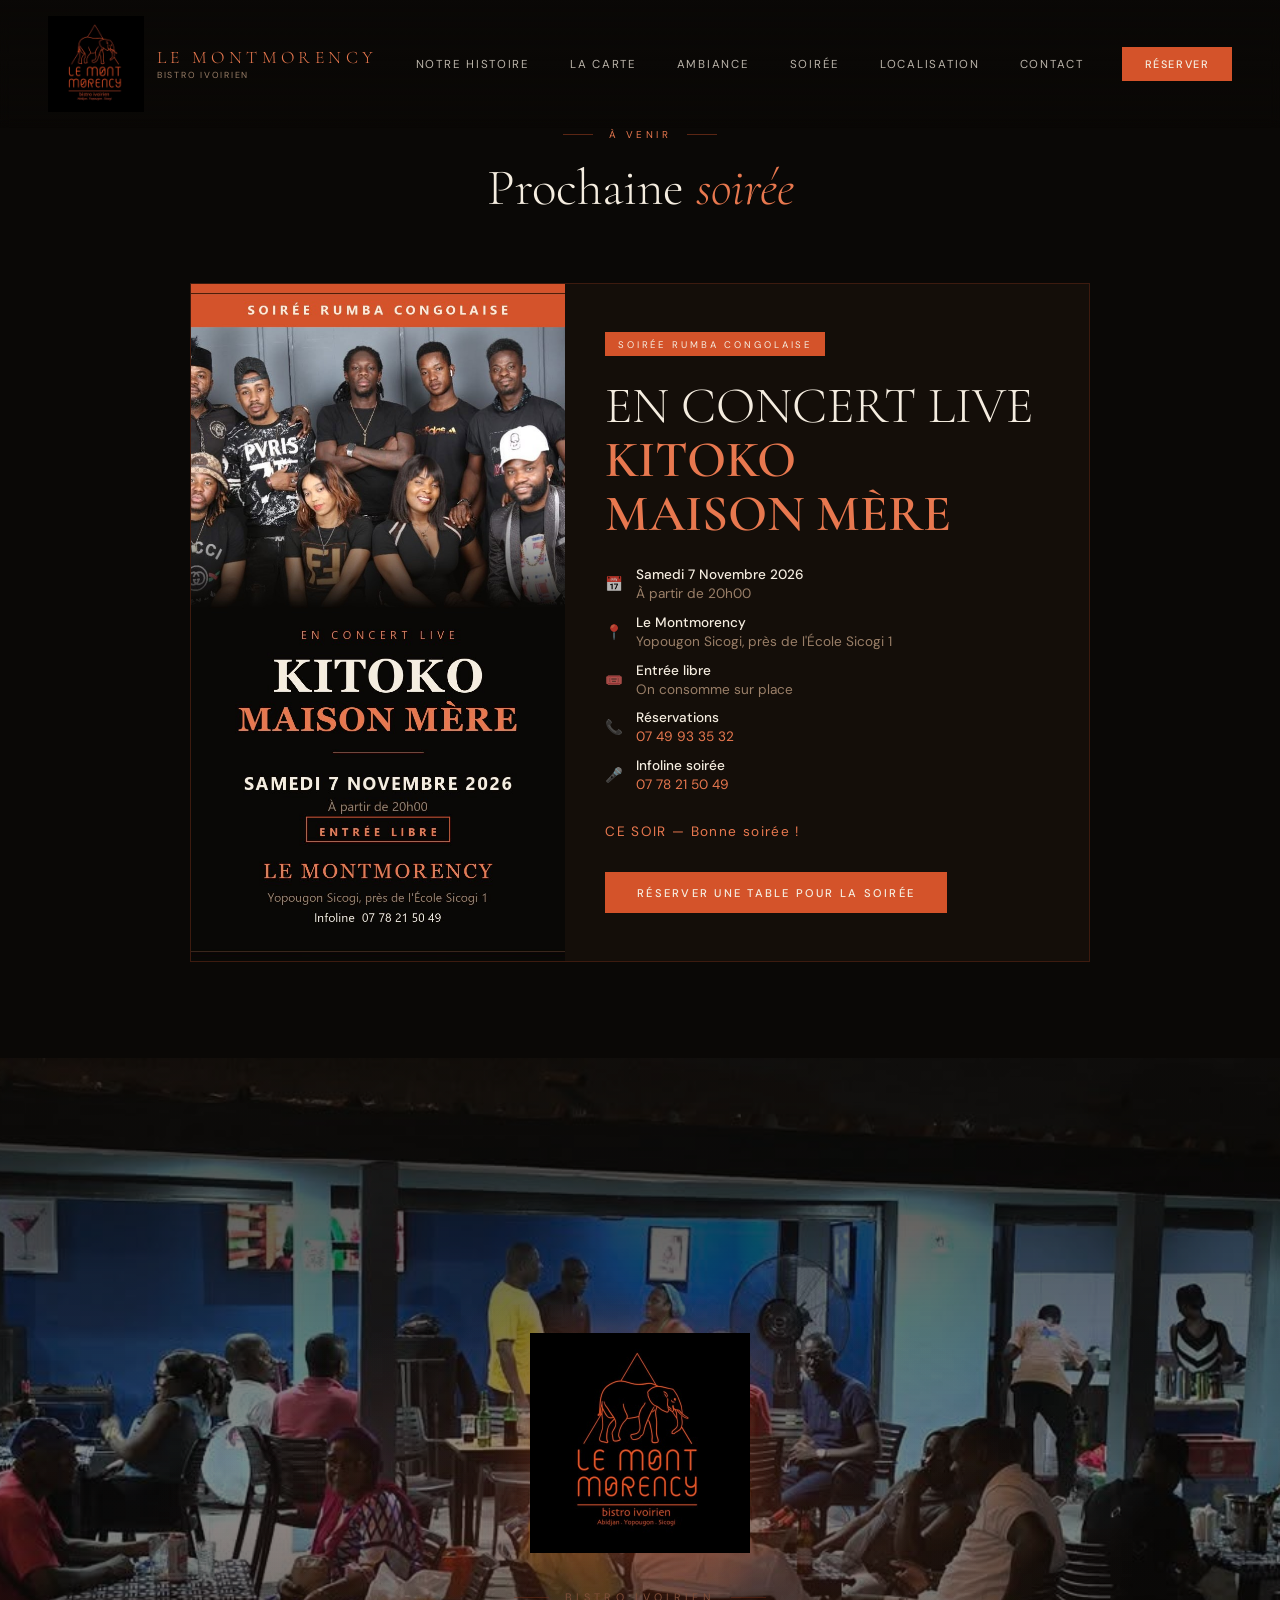
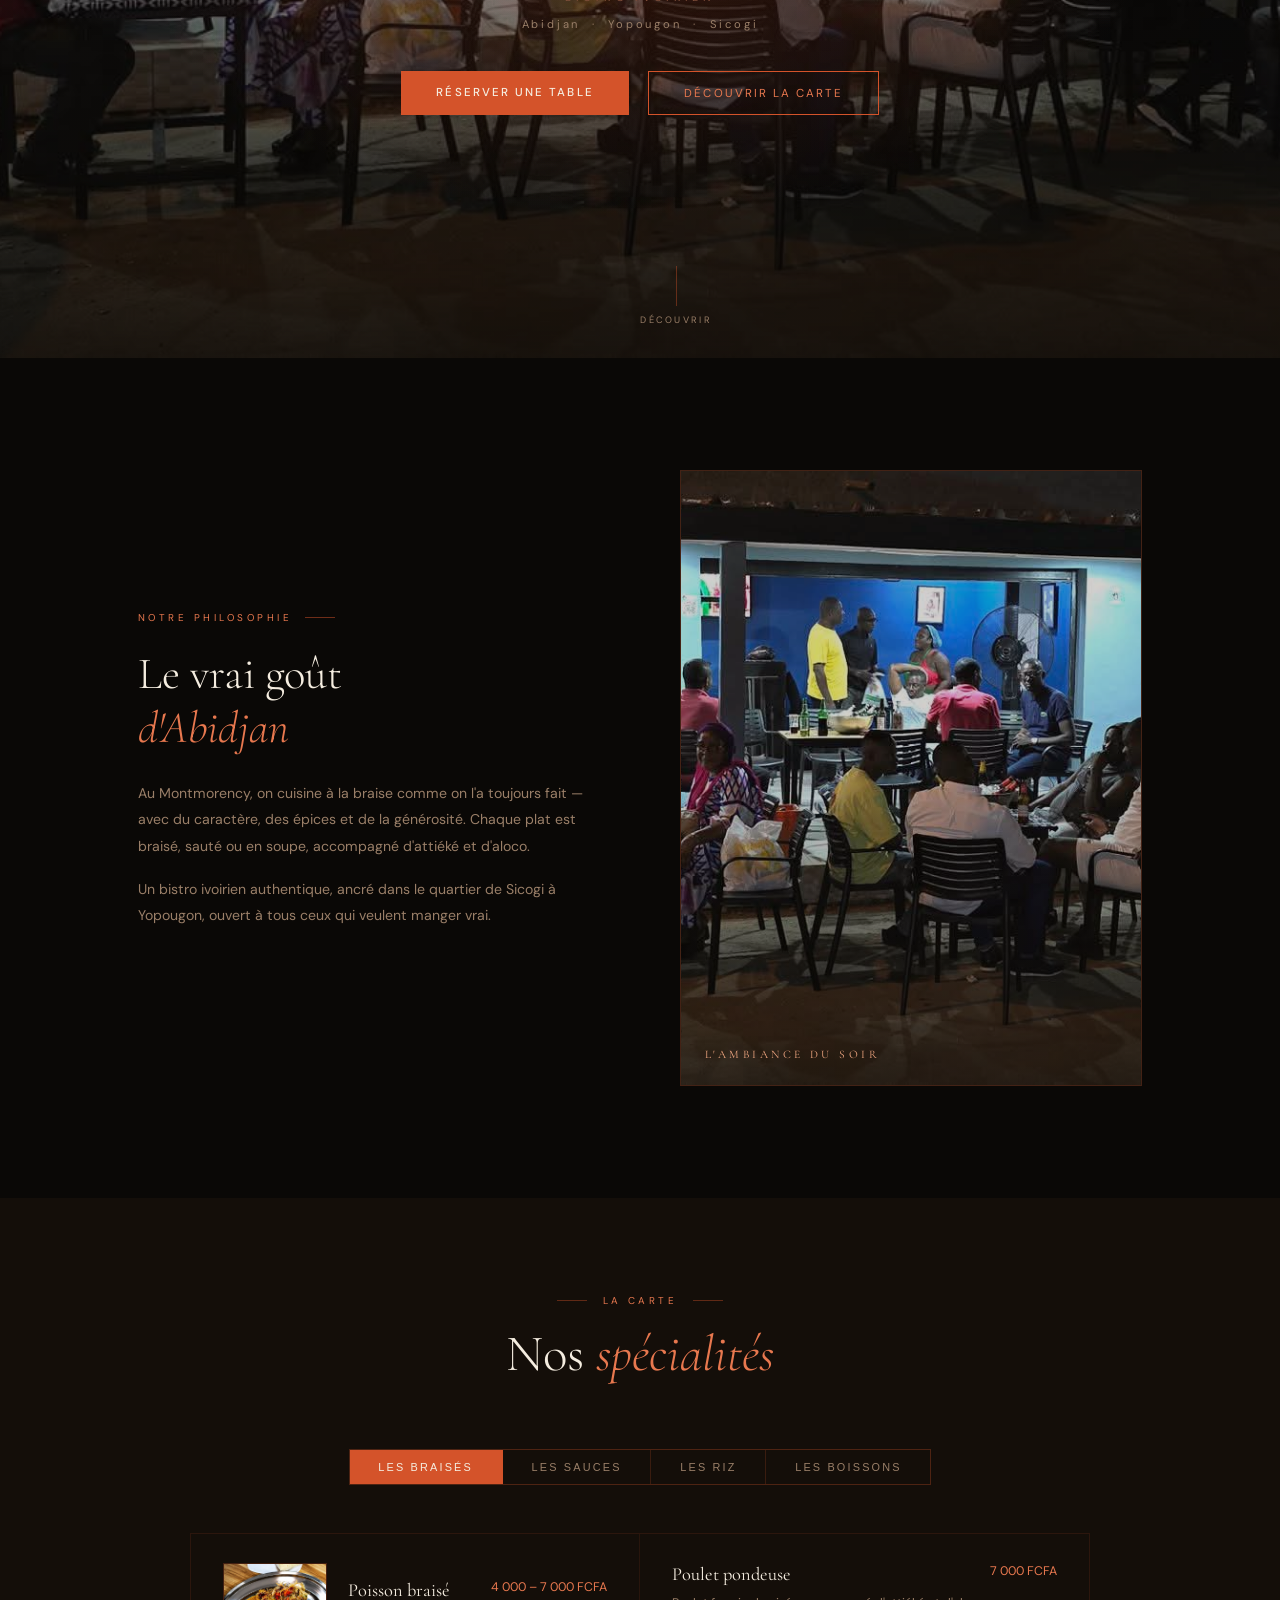
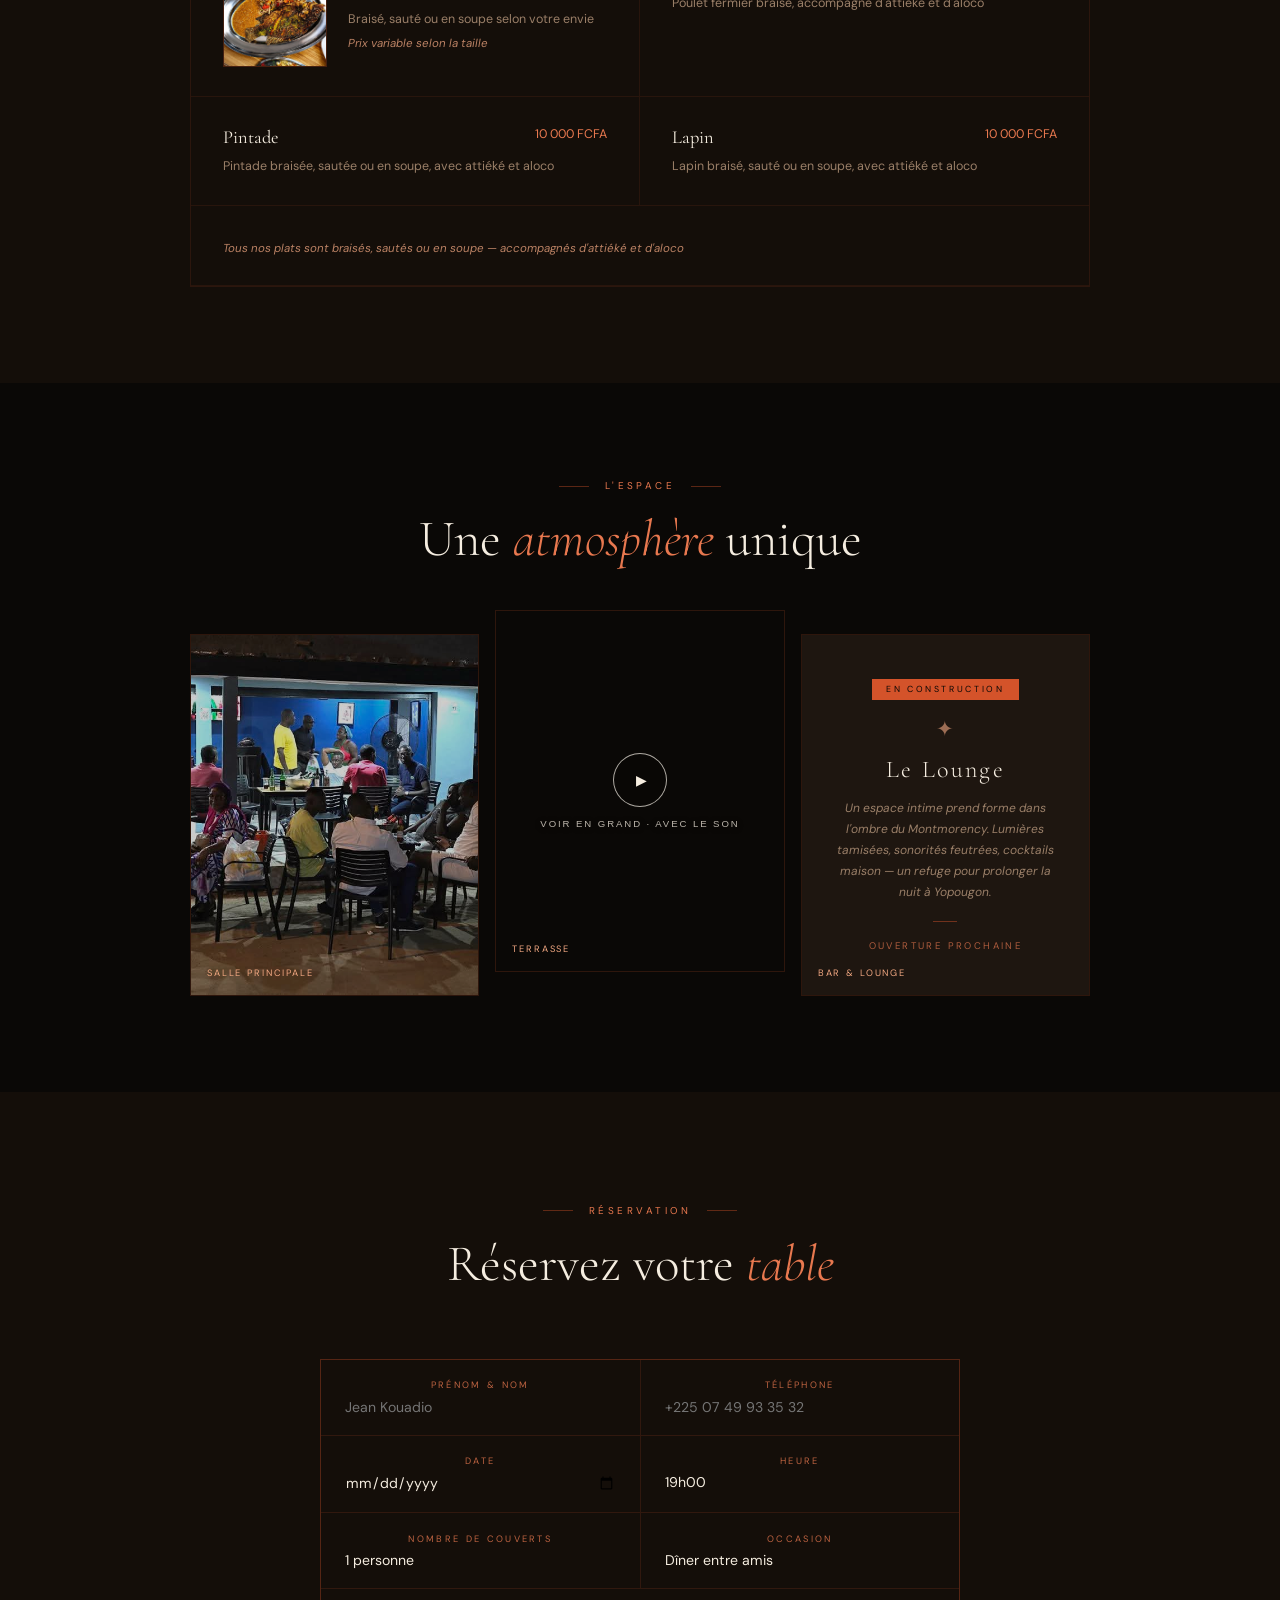
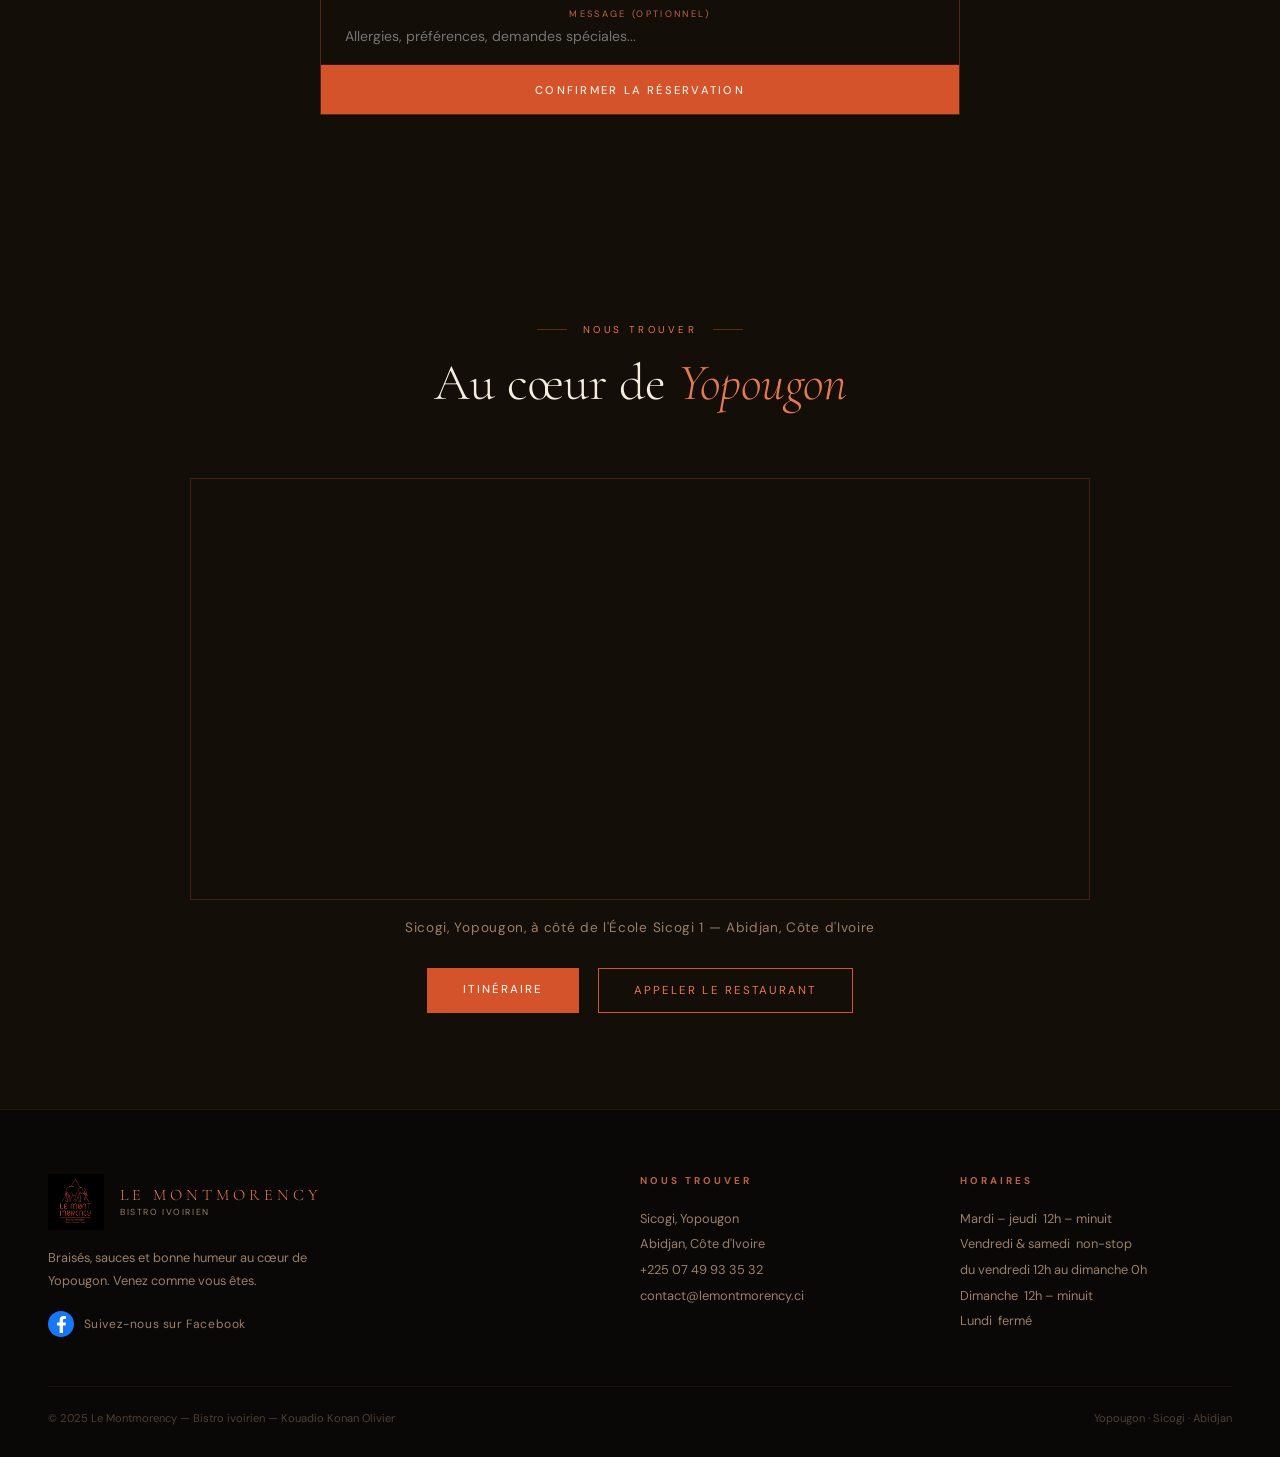
==== commit a2cce5b8: "fix: la carte pointait a 3 km du restaurant La carte, le lien d'itineraire et les coordonnees declar" ====
--- a/index.html
+++ b/index.html
@@ -15,8 +15,8 @@
   <!-- GEO LOCALISATION -->
   <meta name="geo.region" content="CI-AB">
   <meta name="geo.placename" content="Yopougon, Abidjan, Côte d'Ivoire">
-  <meta name="geo.position" content="5.3167;-4.0667">
-  <meta name="ICBM" content="5.3167, -4.0667">
+  <meta name="geo.position" content="5.3415041;-4.0773175">
+  <meta name="ICBM" content="5.3415041, -4.0773175">
 
   <!-- OPEN GRAPH (Facebook, WhatsApp, Instagram) -->
   <meta property="og:type" content="restaurant">
@@ -49,15 +49,15 @@
     "priceRange": "500 FCFA - 10000 FCFA",
     "address": {
       "@type": "PostalAddress",
-      "streetAddress": "Sicogi",
+      "streetAddress": "Sicogi, à côté de l'École Sicogi 1",
       "addressLocality": "Yopougon",
       "addressRegion": "Abidjan",
       "addressCountry": "CI"
     },
     "geo": {
       "@type": "GeoCoordinates",
-      "latitude": 5.3167,
-      "longitude": -4.0667
+      "latitude": 5.3415041,
+      "longitude": -4.0773175
     },
     "openingHoursSpecification": [
       {
@@ -833,16 +833,16 @@
   </div>
   <div class="location-map">
     <iframe
-      src="https://www.google.com/maps?q=Sicogi,+Yopougon,+Abidjan,+C%C3%B4te+d%27Ivoire&z=15&output=embed"
+      src="https://www.google.com/maps?q=5.3415041,-4.0773175&z=18&output=embed"
       loading="lazy"
       allowfullscreen
       referrerpolicy="no-referrer-when-downgrade"
       title="Le Montmorency — Sicogi, Yopougon, Abidjan">
     </iframe>
   </div>
-  <p class="location-address">Sicogi, Yopougon — Abidjan, Côte d'Ivoire</p>
+  <p class="location-address">Sicogi, Yopougon, à côté de l'École Sicogi 1 — Abidjan, Côte d'Ivoire</p>
   <div class="location-actions">
-    <a href="https://www.google.com/maps/dir/?api=1&destination=Sicogi,+Yopougon,+Abidjan,+C%C3%B4te+d%27Ivoire" target="_blank" rel="noopener" class="btn-primary" style="text-decoration:none;display:inline-block;">Itinéraire</a>
+    <a href="https://www.google.com/maps/dir/?api=1&destination=5.3415041%2C-4.0773175" target="_blank" rel="noopener" class="btn-primary" style="text-decoration:none;display:inline-block;">Itinéraire</a>
     <a href="tel:+2250749933532" class="btn-secondary" style="text-decoration:none;display:inline-block;">Appeler le restaurant</a>
   </div>
 </section>
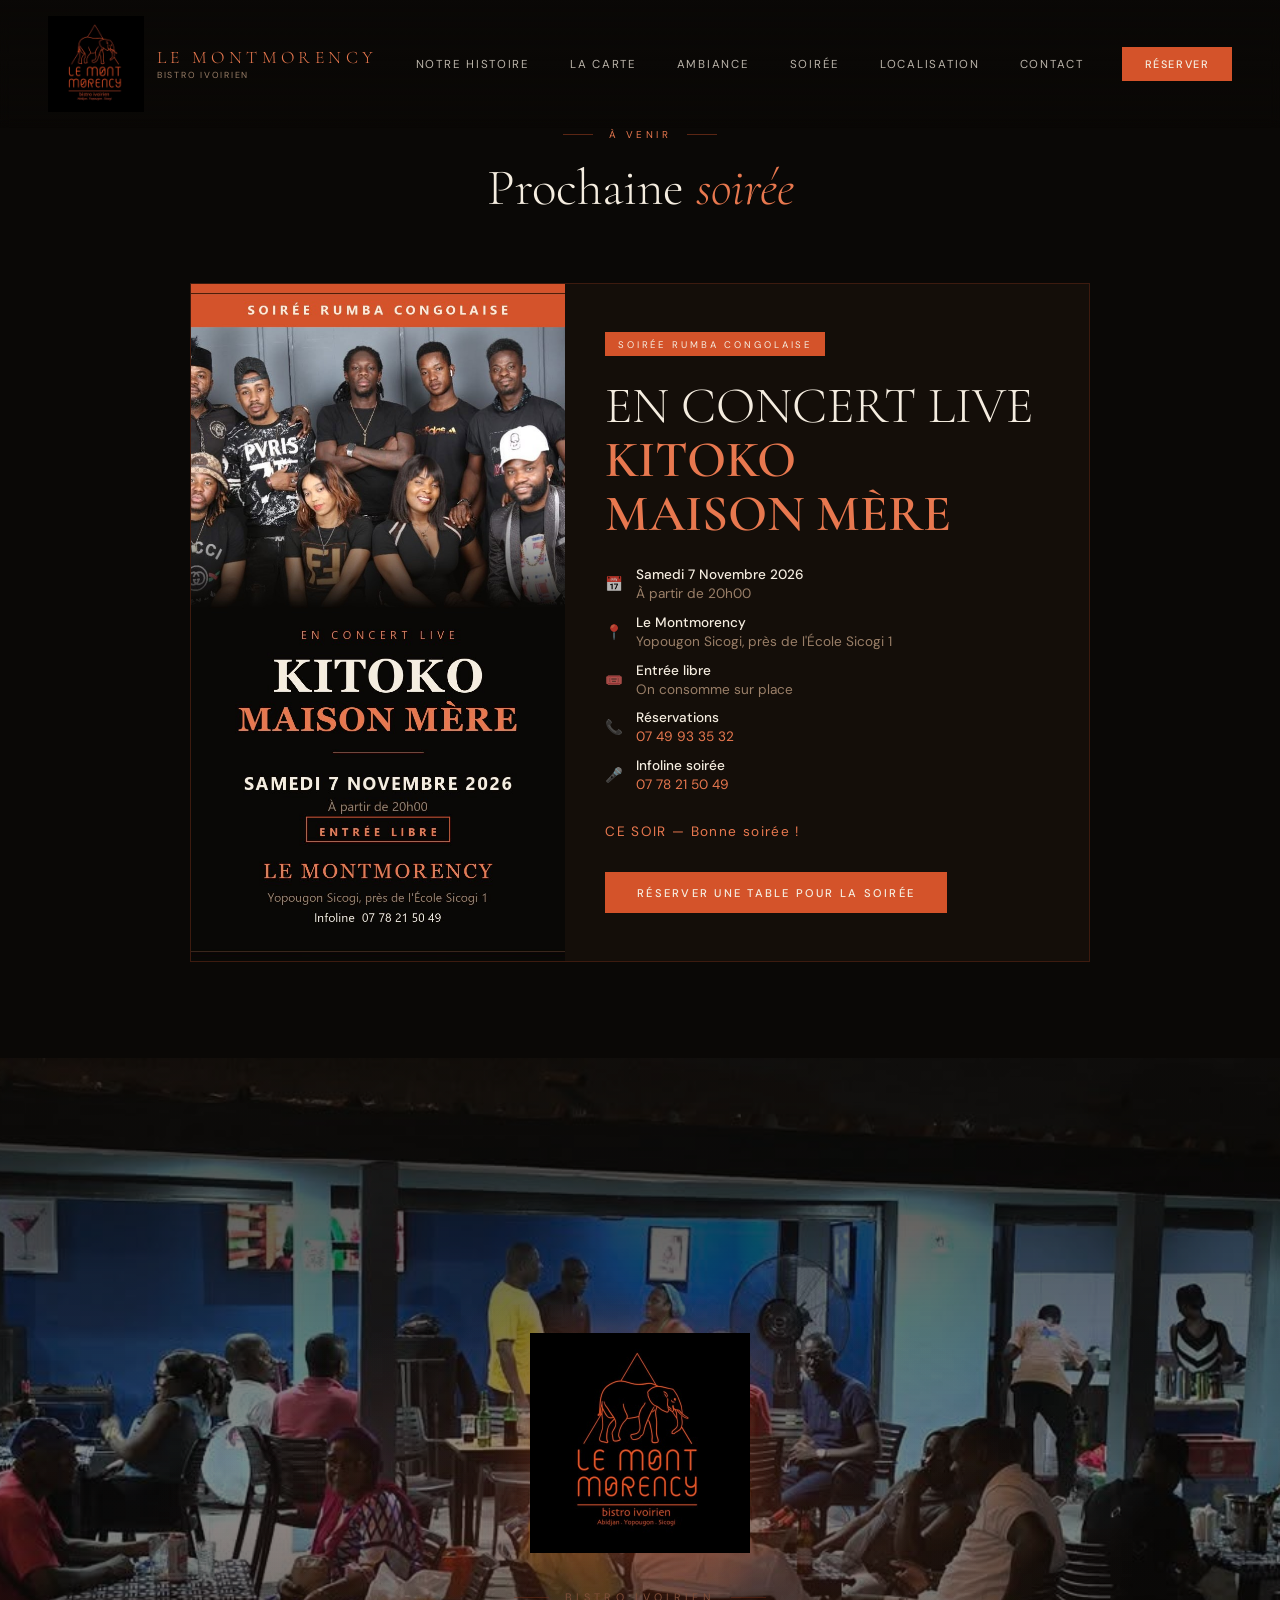
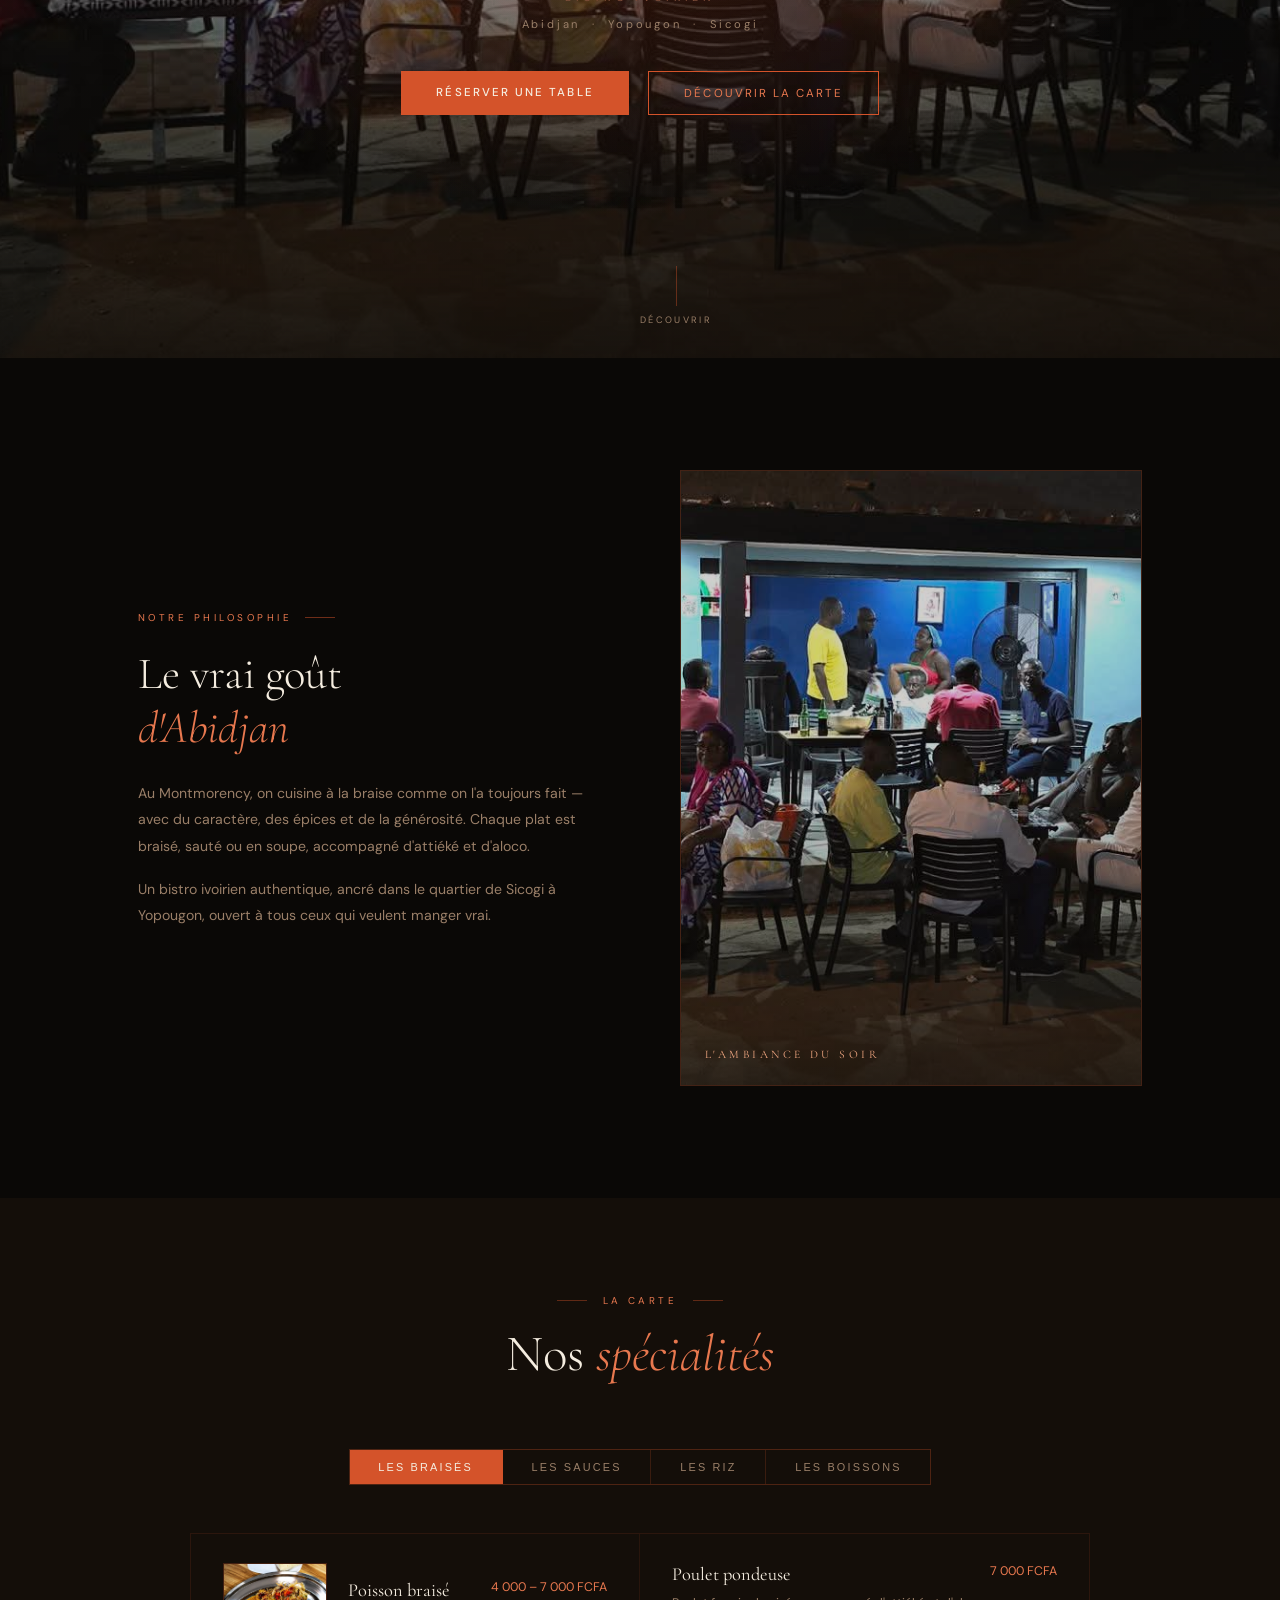
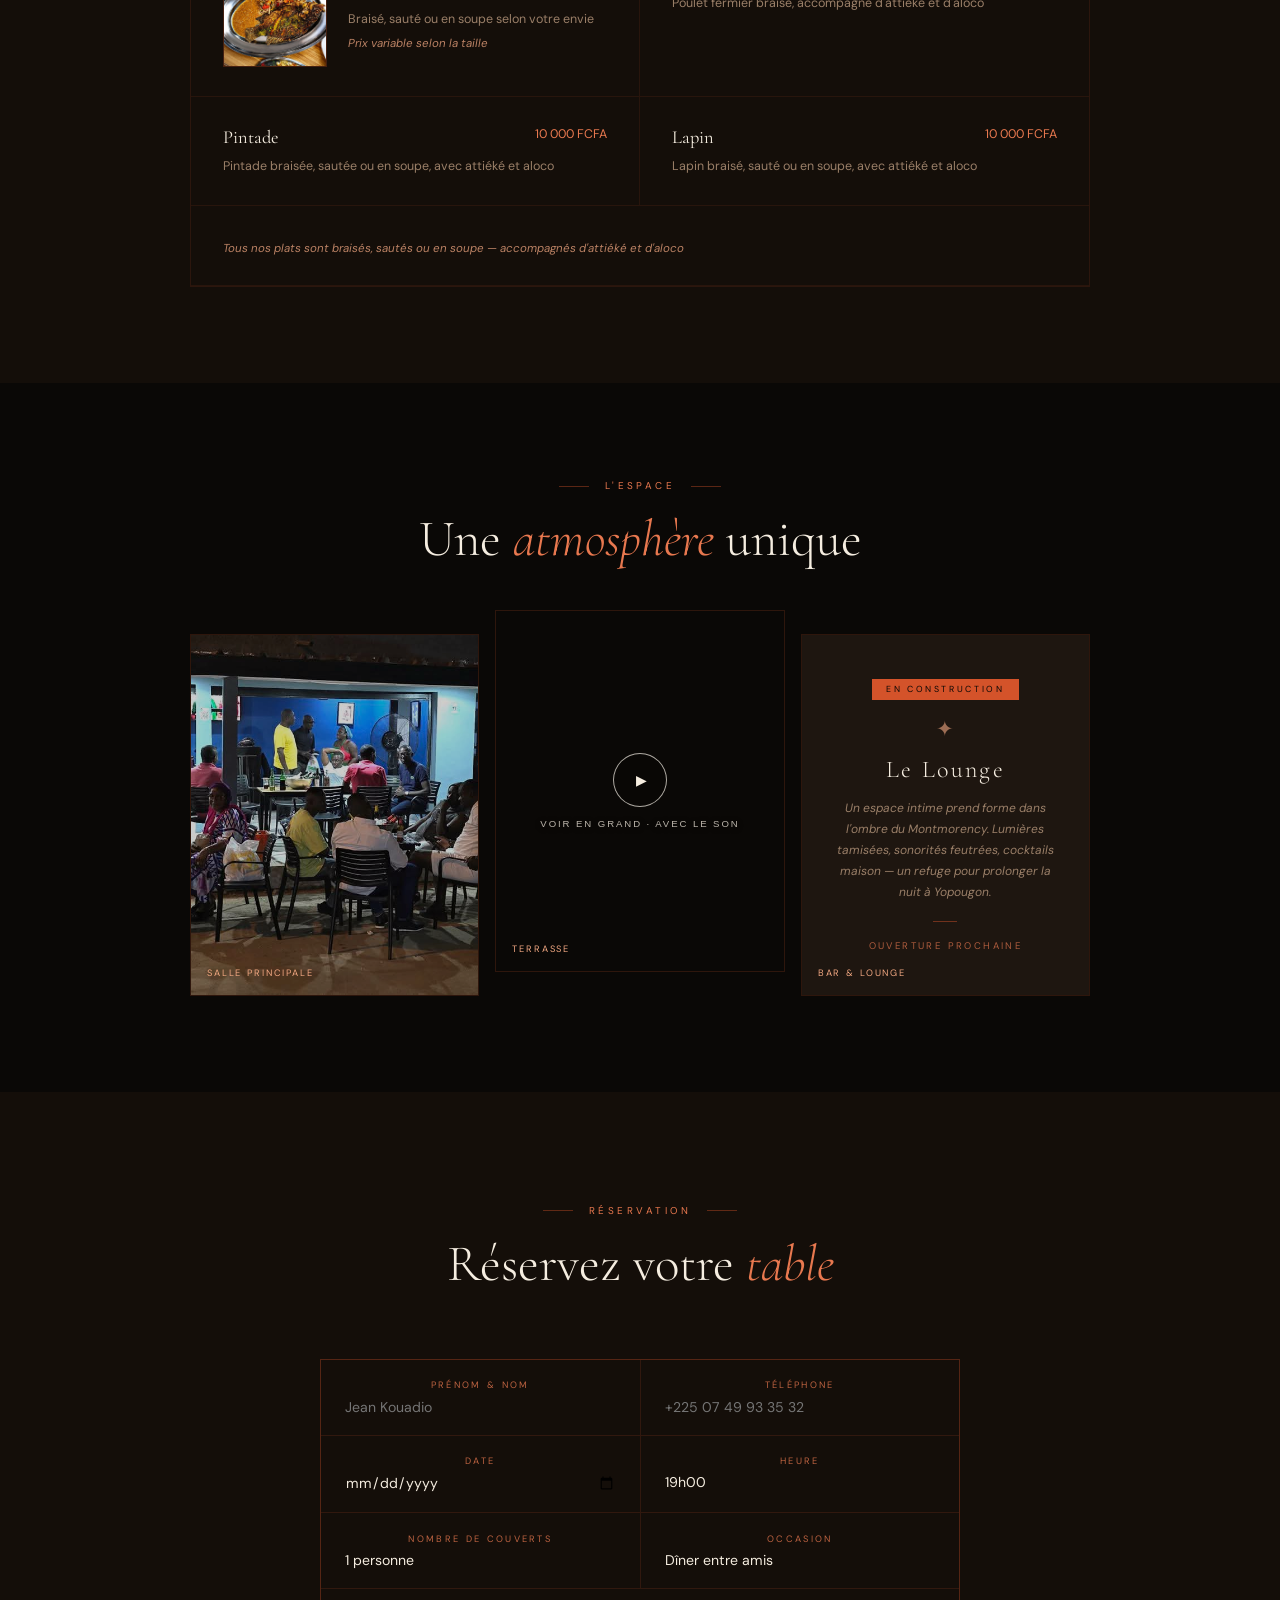
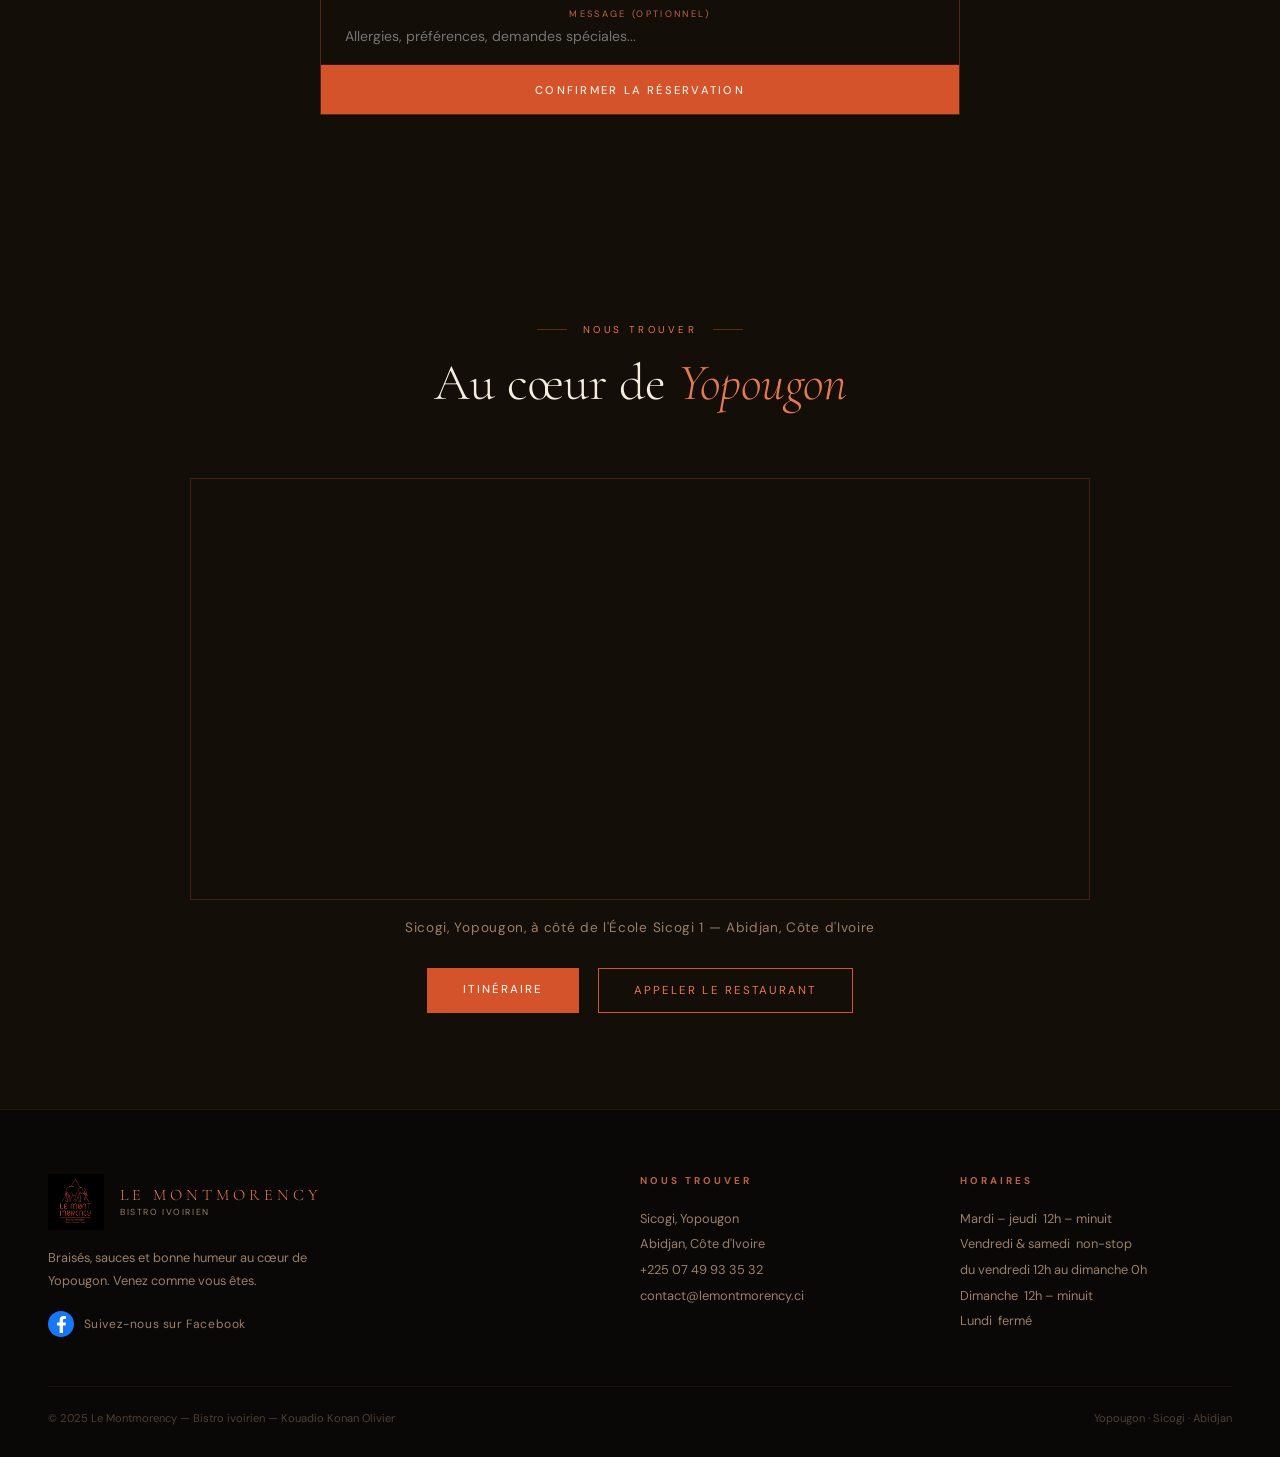
==== commit b5786cb9: "feat: carte et itinéraire pointent sur la fiche Google Business validée Co-Authored-By: Claude Fable" ====
--- a/index.html
+++ b/index.html
@@ -2,6 +2,15 @@
 <html lang="fr">
 <head>
 <meta charset="UTF-8">
+
+<!-- Google Analytics (GA4) -->
+<script async src="https://www.googletagmanager.com/gtag/js?id=G-D3VMGFCP4B"></script>
+<script>
+  window.dataLayer = window.dataLayer || [];
+  function gtag(){dataLayer.push(arguments);}
+  gtag('js', new Date());
+  gtag('config', 'G-D3VMGFCP4B');
+</script>
 <meta name="viewport" content="width=device-width, initial-scale=1.0">
 <meta name="facebook-domain-verification" content="712sda83bv461m9ix8g2ylkyji6txg" />
 
@@ -833,7 +842,7 @@
   </div>
   <div class="location-map">
     <iframe
-      src="https://www.google.com/maps?q=5.3415041,-4.0773175&z=18&output=embed"
+      src="https://www.google.com/maps?q=Le+Montmorency+Sicogi+Yopougon+Abidjan&z=17&output=embed"
       loading="lazy"
       allowfullscreen
       referrerpolicy="no-referrer-when-downgrade"
@@ -842,7 +851,7 @@
   </div>
   <p class="location-address">Sicogi, Yopougon, à côté de l'École Sicogi 1 — Abidjan, Côte d'Ivoire</p>
   <div class="location-actions">
-    <a href="https://www.google.com/maps/dir/?api=1&destination=5.3415041%2C-4.0773175" target="_blank" rel="noopener" class="btn-primary" style="text-decoration:none;display:inline-block;">Itinéraire</a>
+    <a href="https://www.google.com/maps/dir/?api=1&destination=Le+Montmorency+Sicogi+Yopougon+Abidjan" target="_blank" rel="noopener" class="btn-primary" style="text-decoration:none;display:inline-block;">Itinéraire</a>
     <a href="tel:+2250749933532" class="btn-secondary" style="text-decoration:none;display:inline-block;">Appeler le restaurant</a>
   </div>
 </section>
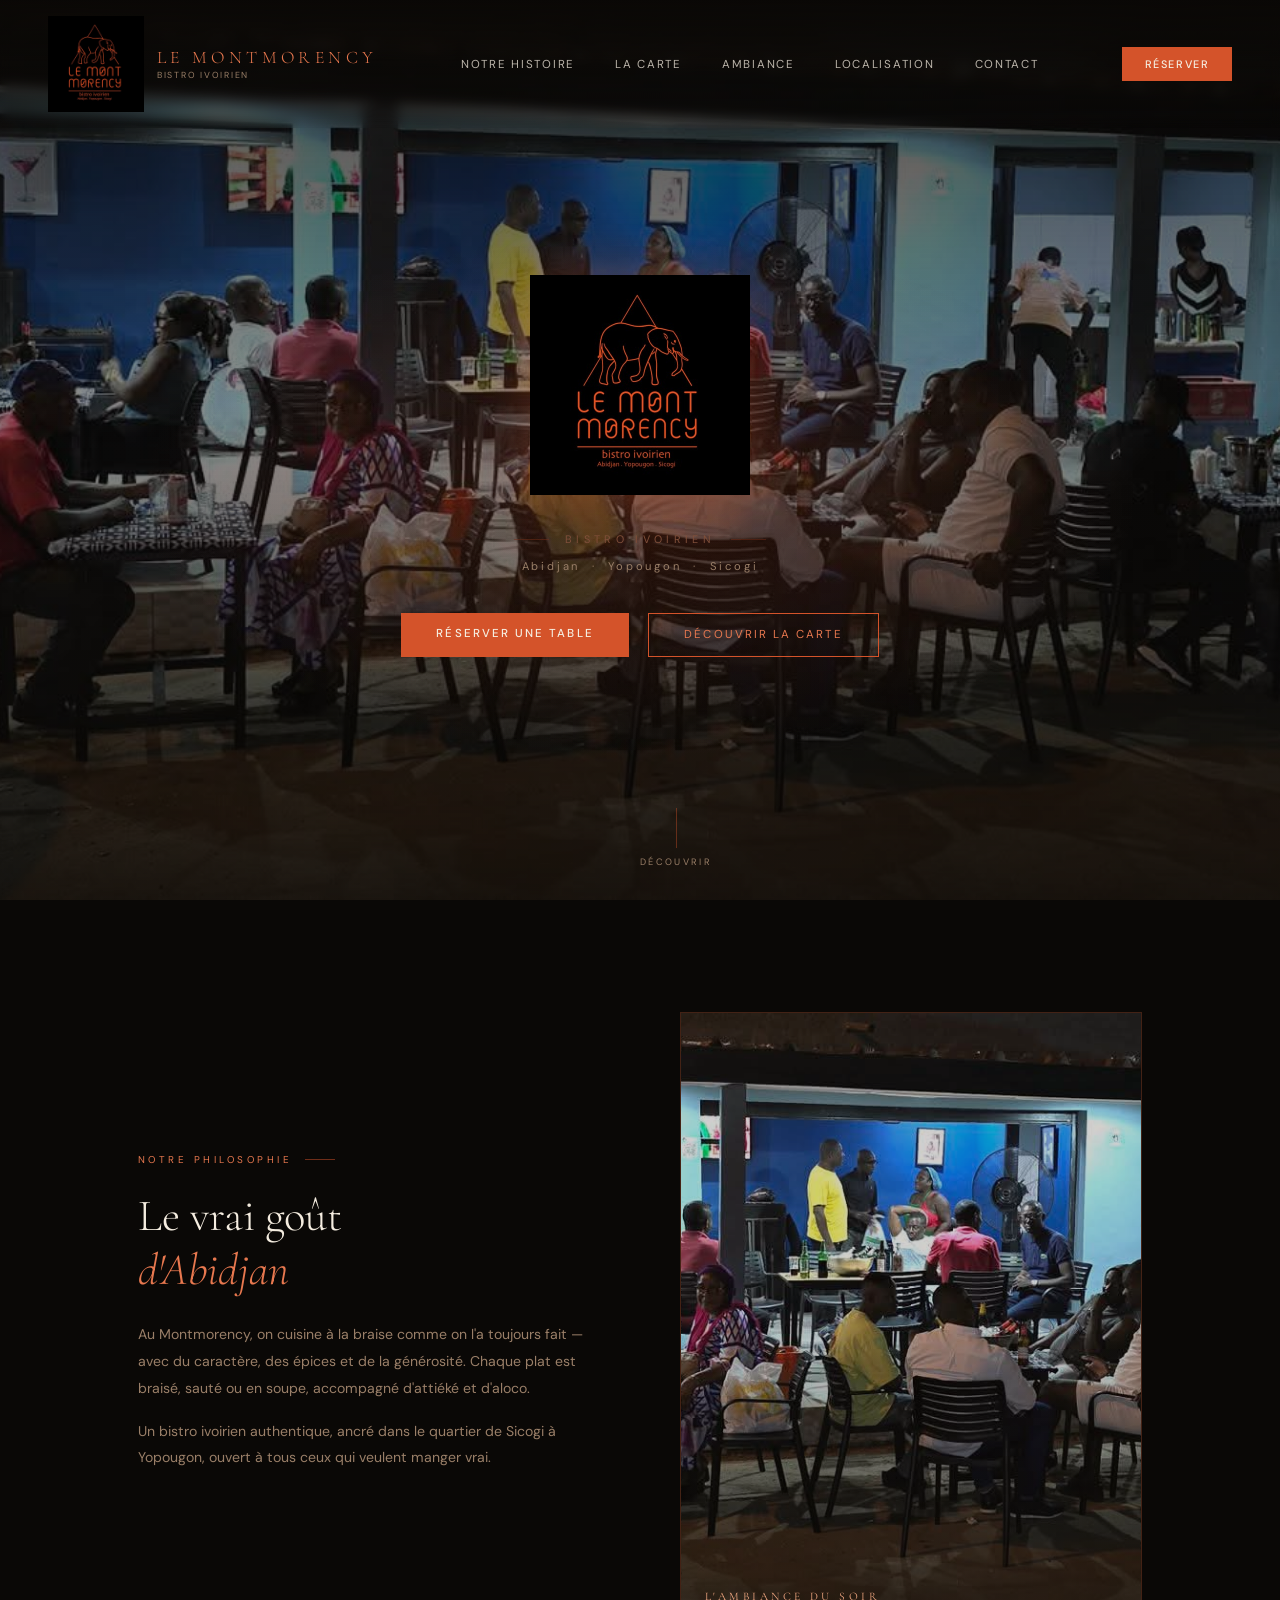
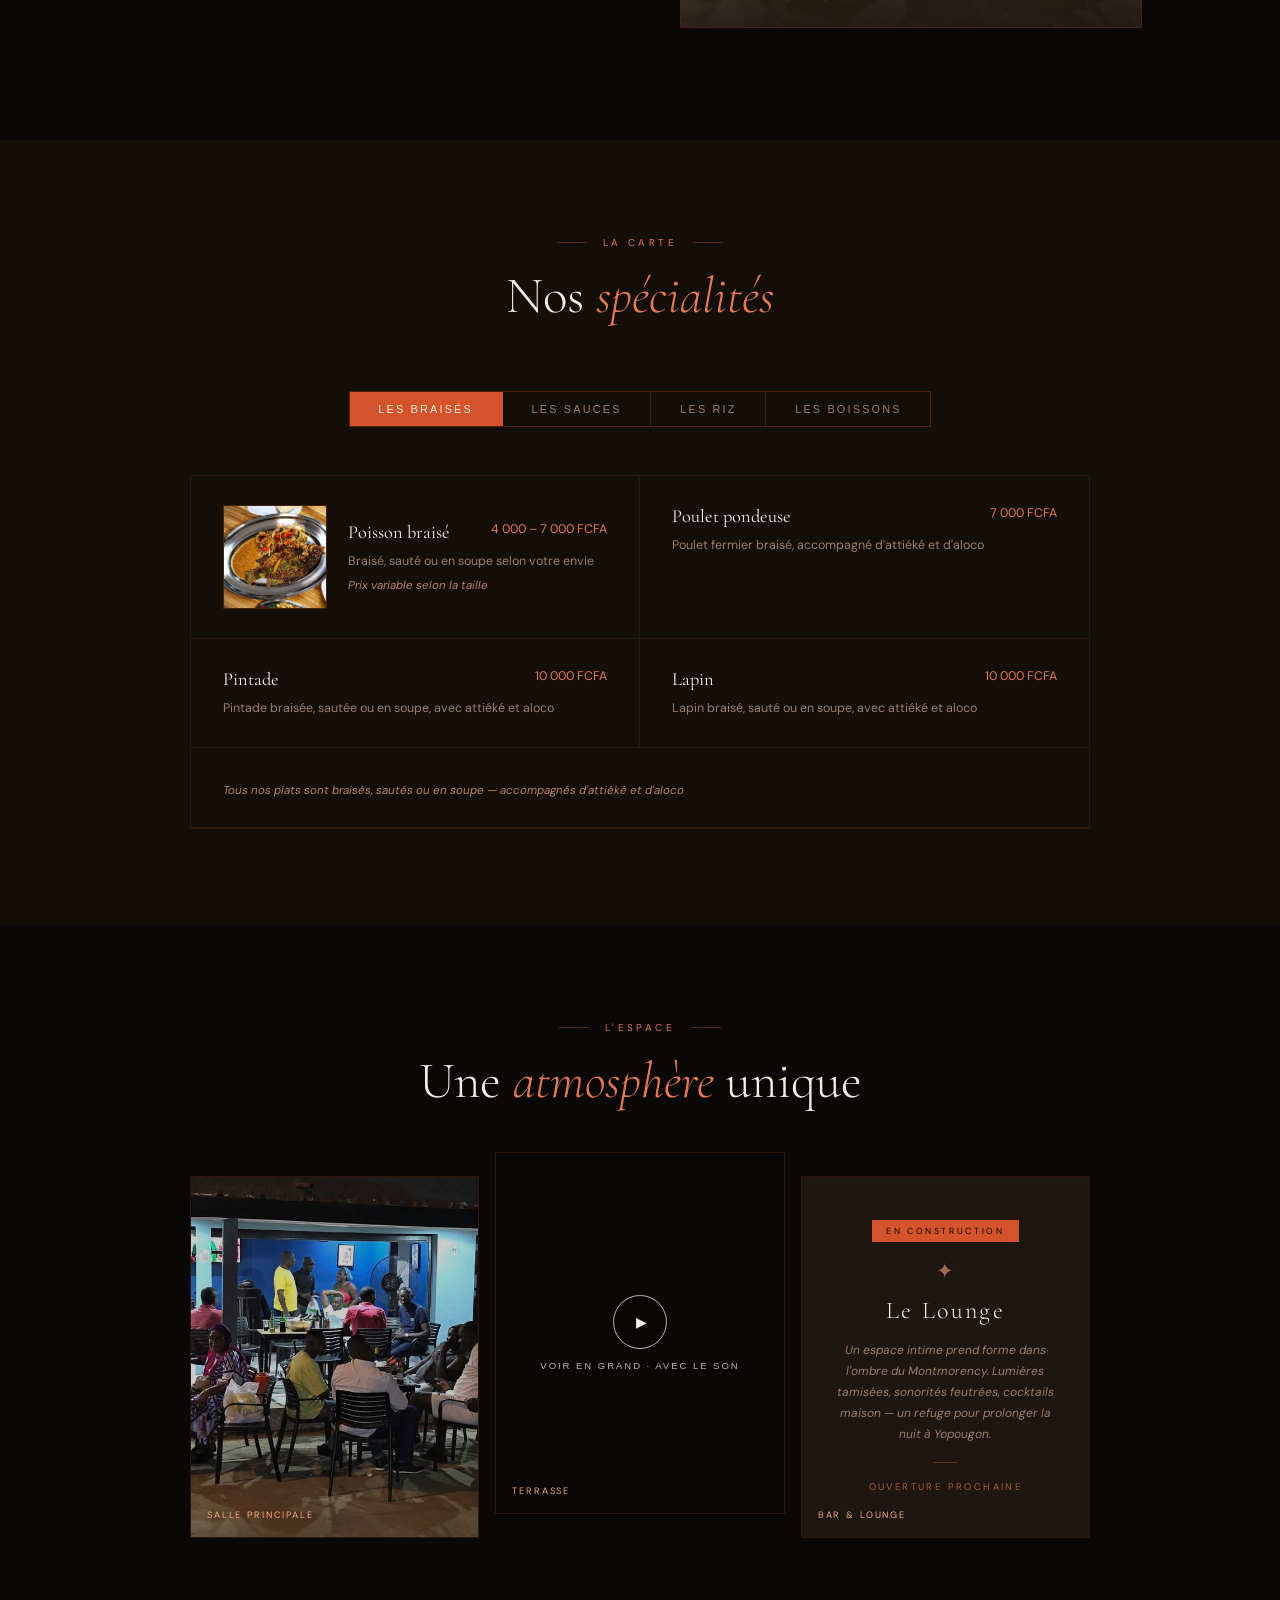
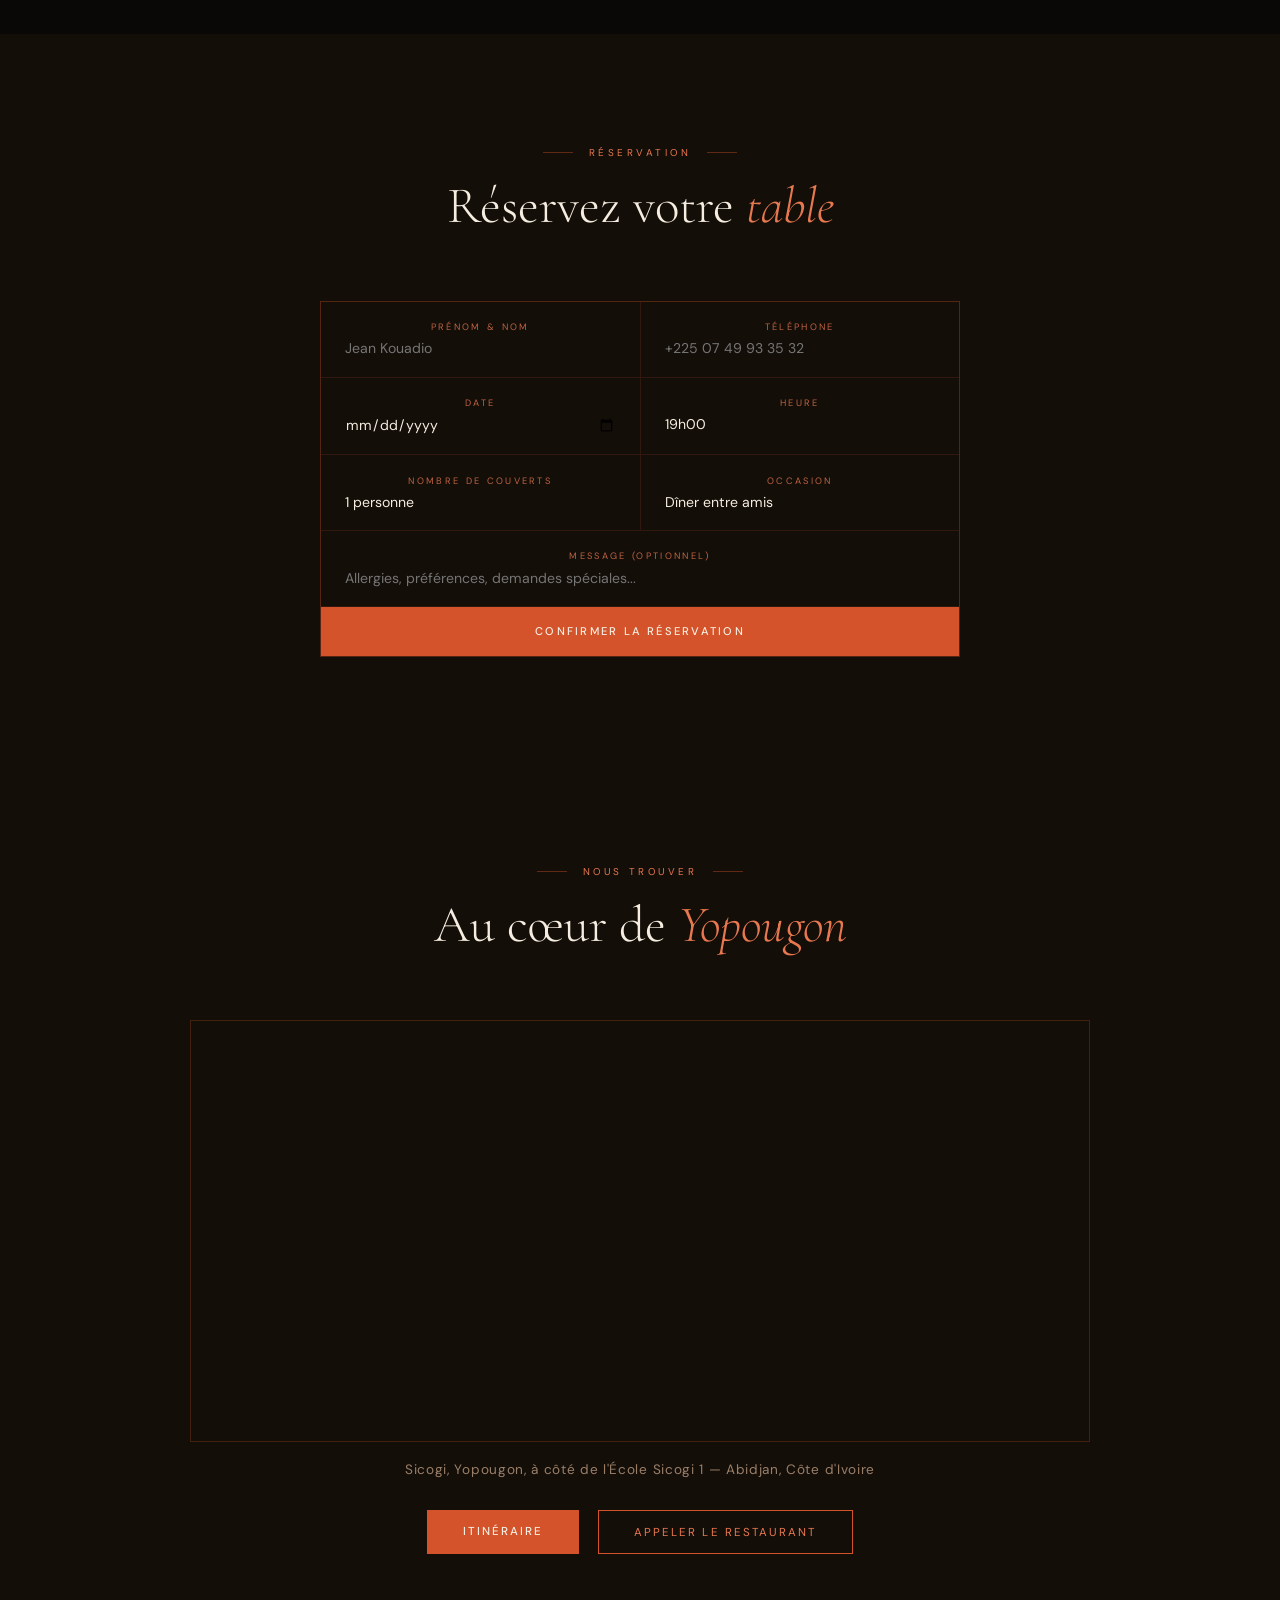
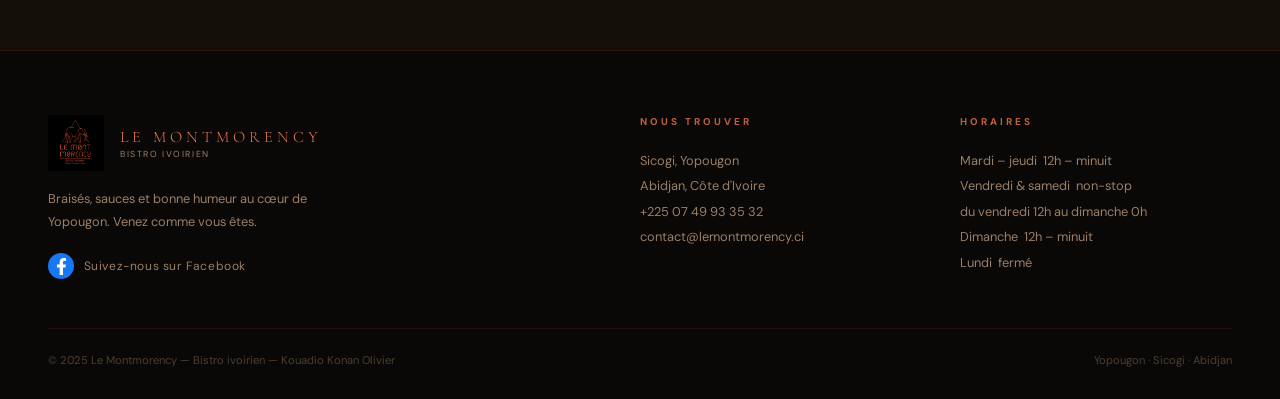
==== commit ce39e492: "chore: retire la soiree du 7 novembre, passee Depuis samedi 20h le compte a rebours affichait "CE SO" ====
--- a/index.html
+++ b/index.html
@@ -102,43 +102,6 @@
   </script>
 
 
-  <script type="application/ld+json">
-  {
-    "@context": "https://schema.org",
-    "@type": "MusicEvent",
-    "name": "Soirée Rumba Congolaise — Kitoko Maison Mère en concert live",
-    "startDate": "2026-11-07T20:00:00+00:00",
-    "endDate": "2026-11-08T02:00:00+00:00",
-    "eventStatus": "https://schema.org/EventScheduled",
-    "eventAttendanceMode": "https://schema.org/OfflineEventAttendanceMode",
-    "image": "https://lemontmorency.ci/affiche-7-novembre.jpg",
-    "url": "https://lemontmorency.ci/#evenements",
-    "description": "Concert live du groupe Kitoko Maison Mère au Montmorency, bistro ivoirien de Yopougon Sicogi. À partir de 20h00.",
-    "performer": { "@type": "MusicGroup", "name": "Kitoko Maison Mère" },
-    "location": {
-      "@type": "Place",
-      "name": "Le Montmorency",
-      "address": {
-        "@type": "PostalAddress",
-        "streetAddress": "Sicogi, près de l'École Sicogi 1",
-        "addressLocality": "Yopougon",
-        "addressRegion": "Abidjan",
-        "addressCountry": "CI"
-      }
-    },
-    "organizer": { "@type": "Organization", "name": "Le Montmorency", "url": "https://lemontmorency.ci", "telephone": "+2250749933532" },
-    "isAccessibleForFree": true,
-    "offers": {
-      "@type": "Offer",
-      "price": "0",
-      "priceCurrency": "XOF",
-      "availability": "https://schema.org/InStock",
-      "url": "https://lemontmorency.ci/#evenements",
-      "validFrom": "2026-10-22T00:00:00+00:00"
-    }
-  }
-  </script>
-
   <link rel="icon" href="/favicon.ico" sizes="any">
   <link rel="apple-touch-icon" href="/apple-touch-icon.png">
   <title>Le Montmorency — Bistro ivoirien · Abidjan</title>
@@ -463,63 +426,6 @@
     .video-plein { padding: 1rem; }
   }
 
-  /* EVENEMENTS */
-  .evenements { padding: 8rem 3rem 6rem; background: var(--dark); }
-  .event-card {
-    max-width: 900px; margin: 3rem auto 0;
-    display: grid; grid-template-columns: 1fr 1.4fr;
-    border: 0.5px solid rgba(212,83,42,0.25);
-    overflow: hidden;
-  }
-  .event-poster { position: relative; overflow: hidden; background: var(--dark3); }
-  .event-poster img { width: 100%; height: 100%; object-fit: cover; object-position: center 20%; display: block; }
-  .event-info {
-    background: var(--dark2);
-    padding: 3rem 2.5rem;
-    display: flex; flex-direction: column; justify-content: center; gap: 1.5rem;
-  }
-  .event-badge {
-    display: inline-block; font-size: 0.6rem; letter-spacing: 0.3em;
-    text-transform: uppercase; background: var(--orange);
-    color: var(--cream); padding: 0.35rem 0.8rem; width: fit-content;
-  }
-  .event-title {
-    font-family: 'Cormorant Garamond', serif;
-    font-size: clamp(2rem, 4vw, 3.2rem); font-weight: 300; line-height: 1.05;
-  }
-  .event-title strong { display: block; color: var(--orange-light); font-weight: 600; font-style: normal; }
-  .event-meta { display: flex; flex-direction: column; gap: 0.6rem; }
-  .event-meta-item { display: flex; align-items: center; gap: 0.8rem; }
-  .event-meta-icon { font-size: 0.9rem; opacity: 0.7; }
-  .event-meta-text { font-size: 0.85rem; color: var(--text-muted); line-height: 1.4; }
-  .event-meta-text strong { color: var(--cream); font-weight: 500; display: block; }
-  .event-cta {
-    display: inline-block; margin-top: 0.5rem;
-    font-size: 0.7rem; font-weight: 500; letter-spacing: 0.2em;
-    text-transform: uppercase; color: var(--cream);
-    background: var(--orange); border: none; cursor: pointer;
-    padding: 0.85rem 2rem; text-decoration: none; transition: all 0.25s;
-    width: fit-content;
-  }
-  .event-cta:hover { background: var(--orange-light); transform: translateY(-1px); }
-  .event-countdown { display: flex; gap: 1.2rem; margin-top: 0.3rem; }
-  .countdown-unit { text-align: center; }
-  .countdown-num {
-    font-family: 'Cormorant Garamond', serif;
-    font-size: 2rem; font-weight: 300; color: var(--orange-light);
-    display: block; line-height: 1;
-  }
-  .countdown-label { font-size: 0.55rem; letter-spacing: 0.2em; text-transform: uppercase; color: var(--text-muted); }
-
-  @media (max-width: 768px) {
-    .event-card { grid-template-columns: 1fr; }
-    .event-poster img { height: auto; object-fit: contain; }
-    .event-info { padding: 2rem 1.5rem; }
-    .evenements { padding: 5rem 1.2rem 3.5rem; }
-    .event-countdown { gap: 0.9rem; }
-    .countdown-num { font-size: 1.6rem; }
-  }
-
   /* PLAT VEDETTE (onglet Les Riz) */
   .plat-vedette {
     max-width: 900px; margin: 0 auto;
@@ -560,77 +466,11 @@
     <a href="#about">Notre histoire</a>
     <a href="#menu">La carte</a>
     <a href="#ambiance">Ambiance</a>
-    <a href="#evenements">Soirée</a>
     <a href="#localisation">Localisation</a>
     <a href="#contact">Contact</a>
   </div>
   <a href="#reservation" class="nav-cta" style="text-decoration:none;display:inline-block;">Réserver</a>
 </nav>
-
-<!-- EVENEMENTS -->
-<section class="evenements" id="evenements">
-  <div class="section-header">
-    <div class="label">À venir</div>
-    <h2>Prochaine <em>soirée</em></h2>
-  </div>
-
-  <div class="event-card">
-    <div class="event-poster">
-      <img src="affiche-7-novembre.jpg" width="1080" height="1350" alt="Affiche — Soirée Rumba Congolaise, Kitoko Maison Mère en concert live au Montmorency le samedi 7 novembre 2026">
-    </div>
-    <div class="event-info">
-      <span class="event-badge">Soirée Rumba Congolaise</span>
-      <h3 class="event-title">
-        EN CONCERT LIVE
-        <strong>KITOKO<br>MAISON MÈRE</strong>
-      </h3>
-      <div class="event-meta">
-        <div class="event-meta-item">
-          <span class="event-meta-icon">📅</span>
-          <div class="event-meta-text">
-            <strong>Samedi 7 Novembre 2026</strong>
-            À partir de 20h00
-          </div>
-        </div>
-        <div class="event-meta-item">
-          <span class="event-meta-icon">📍</span>
-          <div class="event-meta-text">
-            <strong>Le Montmorency</strong>
-            Yopougon Sicogi, près de l'École Sicogi 1
-          </div>
-        </div>
-        <div class="event-meta-item">
-          <span class="event-meta-icon">🎟️</span>
-          <div class="event-meta-text">
-            <strong>Entrée libre</strong>
-            On consomme sur place
-          </div>
-        </div>
-        <div class="event-meta-item">
-          <span class="event-meta-icon">📞</span>
-          <div class="event-meta-text">
-            <strong>Réservations</strong>
-            <a href="tel:+2250749933532" style="color:var(--orange-light);text-decoration:none;">07 49 93 35 32</a>
-          </div>
-        </div>
-        <div class="event-meta-item">
-          <span class="event-meta-icon">🎤</span>
-          <div class="event-meta-text">
-            <strong>Infoline soirée</strong>
-            <a href="tel:+2250778215049" style="color:var(--orange-light);text-decoration:none;">07 78 21 50 49</a>
-          </div>
-        </div>
-      </div>
-      <div class="event-countdown" id="countdown">
-        <div class="countdown-unit"><span class="countdown-num" id="cd-j">--</span><span class="countdown-label">Jours</span></div>
-        <div class="countdown-unit"><span class="countdown-num" id="cd-h">--</span><span class="countdown-label">Heures</span></div>
-        <div class="countdown-unit"><span class="countdown-num" id="cd-m">--</span><span class="countdown-label">Minutes</span></div>
-        <div class="countdown-unit"><span class="countdown-num" id="cd-s">--</span><span class="countdown-label">Secondes</span></div>
-      </div>
-      <a href="tel:+2250749933532" class="event-cta">Réserver une table pour la soirée</a>
-    </div>
-  </div>
-</section>
 
 <!-- HERO -->
 <section class="hero">
@@ -939,24 +779,6 @@
   if (e.key === 'Escape' && document.getElementById('videoPlein').classList.contains('ouvert')) fermerVideo();
 });
 
-// Compte a rebours jusqu'au 7 novembre 2026, 20h00
-function updateCountdown() {
-  const target = new Date('2026-11-07T20:00:00').getTime();
-  const diff = target - Date.now();
-  if (diff <= 0) {
-    document.getElementById('countdown').innerHTML =
-      '<span style="color:var(--orange-light);font-size:0.85rem;letter-spacing:0.1em;">CE SOIR — Bonne soirée !</span>';
-    return;
-  }
-  const pad = n => String(n).padStart(2, '0');
-  document.getElementById('cd-j').textContent = pad(Math.floor(diff / 86400000));
-  document.getElementById('cd-h').textContent = pad(Math.floor((diff % 86400000) / 3600000));
-  document.getElementById('cd-m').textContent = pad(Math.floor((diff % 3600000) / 60000));
-  document.getElementById('cd-s').textContent = pad(Math.floor((diff % 60000) / 1000));
-}
-updateCountdown();
-setInterval(updateCountdown, 1000);
-
 function switchTab(btn, section) {
   document.querySelectorAll('.menu-tab').forEach(t => t.classList.remove('active'));
   btn.classList.add('active');
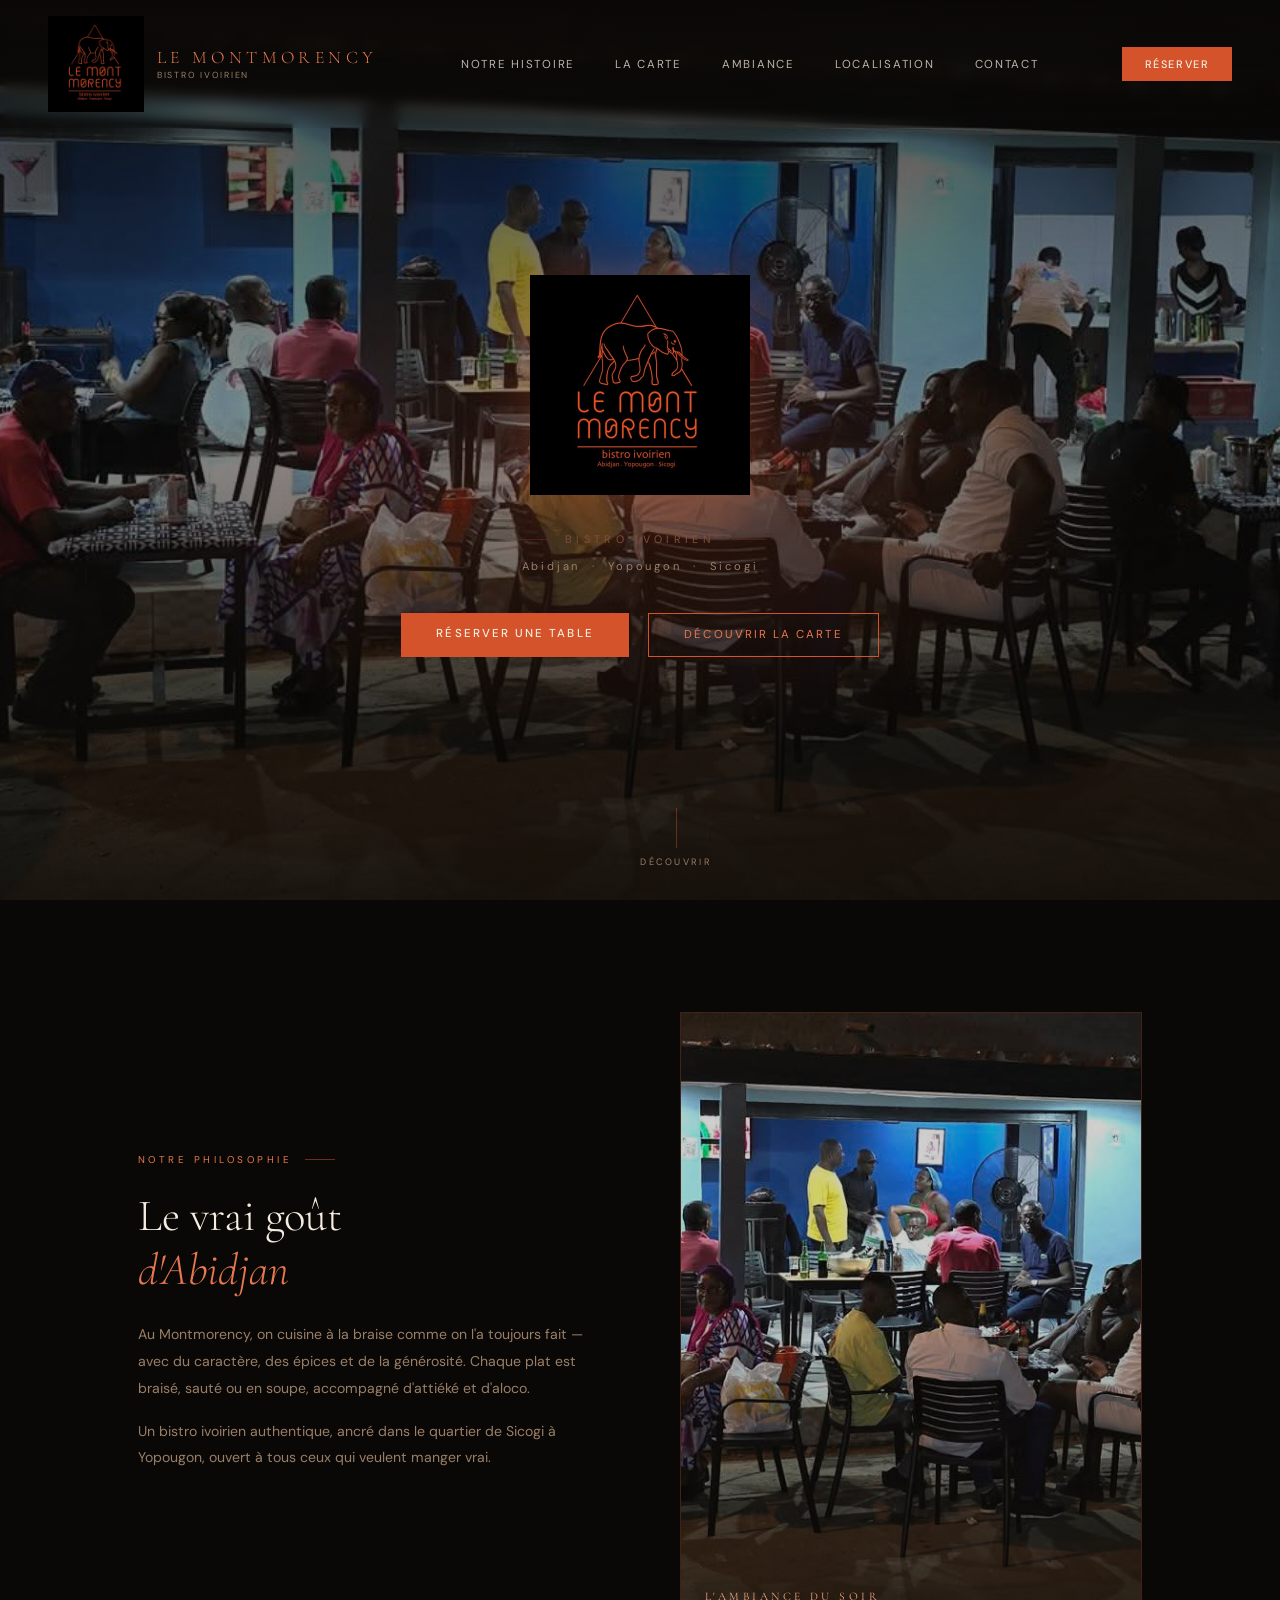
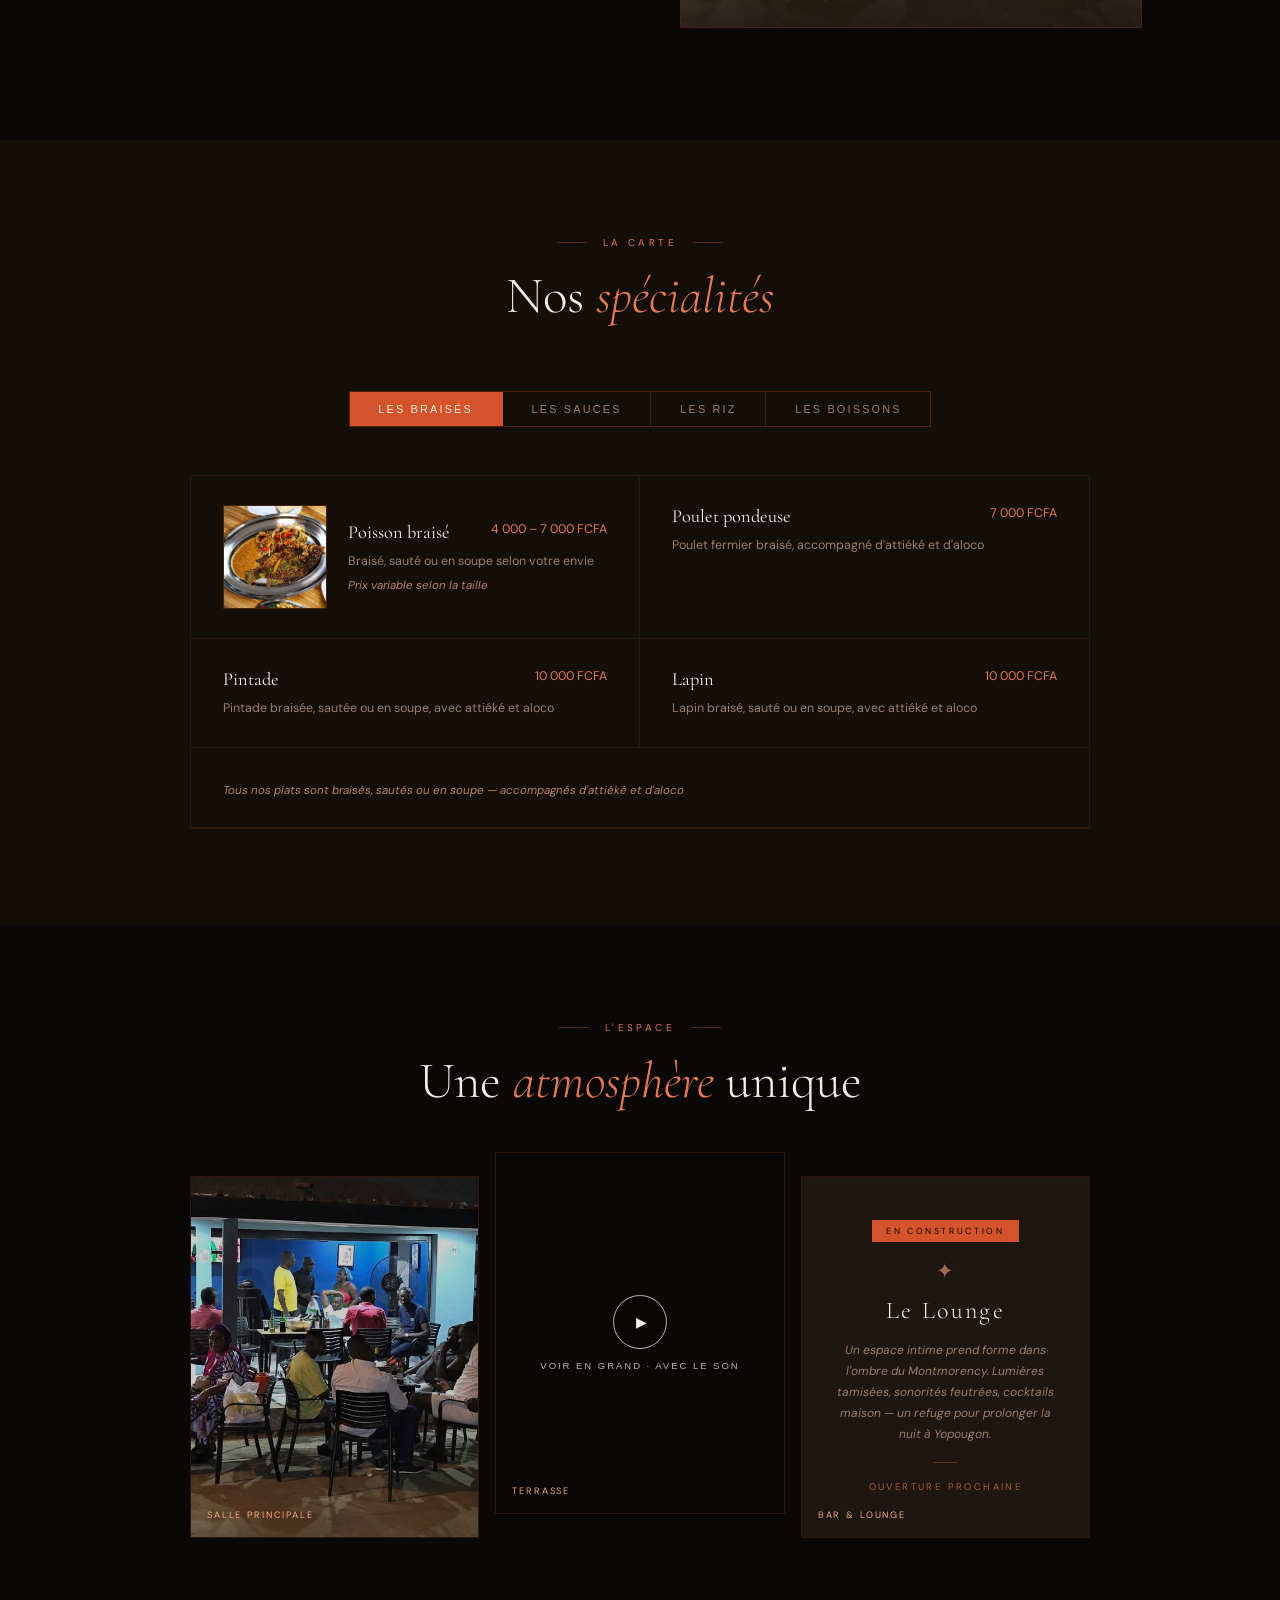
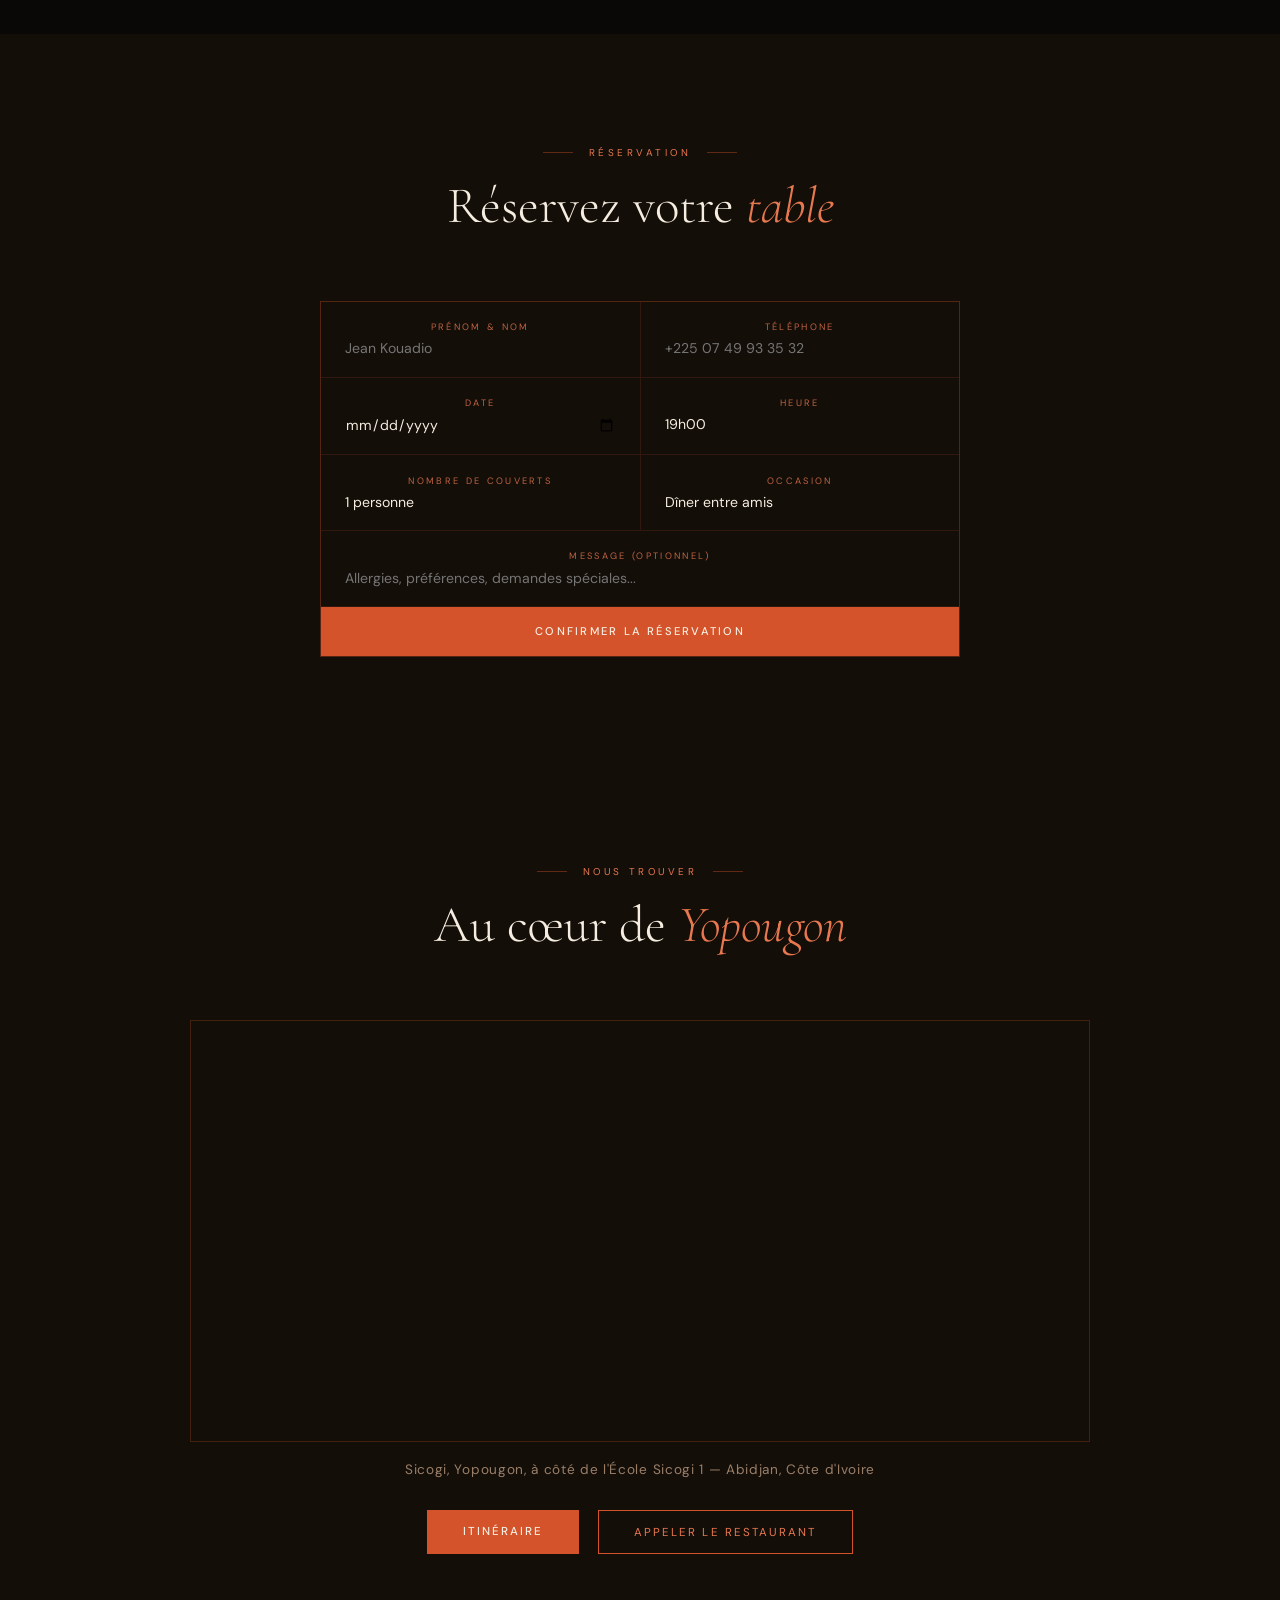
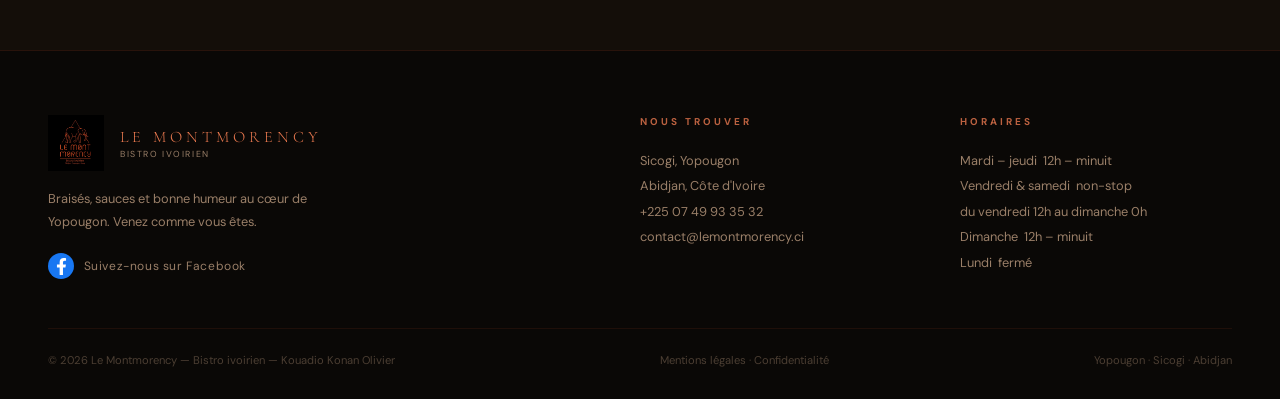
==== commit 9a7d151f: "feat: pages legales, et reparation du formulaire de reservation Formulaire : quatre champs sur sept " ====
--- a/index.html
+++ b/index.html
@@ -318,6 +318,8 @@
   .footer-social:hover .footer-social-icon { background: #3B8BFF; transform: translateY(-1px); }
   .footer-bottom { border-top: 0.5px solid rgba(212,83,42,0.1); padding-top: 1.5rem; display: flex; justify-content: space-between; }
   .footer-bottom p { font-size: 0.7rem; color: var(--text-muted); opacity: 0.45; }
+  .footer-legal a { color: var(--text-muted); text-decoration: none; transition: color 0.2s; }
+  .footer-legal a:hover { color: var(--orange-light); opacity: 1; }
 
   @keyframes fadeUp { from{opacity:0;transform:translateY(20px)} to{opacity:1;transform:translateY(0)} }
   .hero > * { animation: fadeUp 0.8s ease both; }
@@ -664,11 +666,11 @@
     <input type="hidden" name="form-name" value="reservation">
     <p style="display:none"><label>Ne pas remplir : <input name="bot-field"></label></p>
     <div class="form-field"><label>Prénom & nom</label><input type="text" placeholder="Jean Kouadio" name="nom" required></div>
-    <div class="form-field"><label>Téléphone</label><input type="tel" placeholder="+225 07 49 93 35 32"></div>
+    <div class="form-field"><label>Téléphone</label><input type="tel" placeholder="+225 07 49 93 35 32" name="telephone" required></div>
     <div class="form-field"><label>Date</label><input type="date" name="date" required></div>
-    <div class="form-field"><label>Heure</label><select><option>19h00</option><option>19h30</option><option>20h00</option><option>20h30</option><option>21h00</option><option>21h30</option></select></div>
-    <div class="form-field"><label>Nombre de couverts</label><select><option>1 personne</option><option>2 personnes</option><option>3 personnes</option><option>4 personnes</option><option>5 personnes</option><option>6 personnes et plus</option></select></div>
-    <div class="form-field"><label>Occasion</label><select><option>Dîner entre amis</option><option>Repas d'affaires</option><option>Anniversaire</option><option>Repas en famille</option><option>Autre</option></select></div>
+    <div class="form-field"><label>Heure</label><select name="heure"><option>19h00</option><option>19h30</option><option>20h00</option><option>20h30</option><option>21h00</option><option>21h30</option></select></div>
+    <div class="form-field"><label>Nombre de couverts</label><select name="couverts"><option>1 personne</option><option>2 personnes</option><option>3 personnes</option><option>4 personnes</option><option>5 personnes</option><option>6 personnes et plus</option></select></div>
+    <div class="form-field"><label>Occasion</label><select name="occasion"><option>Dîner entre amis</option><option>Repas d'affaires</option><option>Anniversaire</option><option>Repas en famille</option><option>Autre</option></select></div>
     <div class="form-field full"><label>Message (optionnel)</label><input type="text" placeholder="Allergies, préférences, demandes spéciales..." name="message"></div>
     <button class="resa-btn" type="submit">Confirmer la réservation</button>
   </form>
@@ -734,7 +736,8 @@
     </div>
   </div>
   <div class="footer-bottom">
-    <p>© 2025 Le Montmorency — Bistro ivoirien — Kouadio Konan Olivier</p>
+    <p>© 2026 Le Montmorency — Bistro ivoirien — Kouadio Konan Olivier</p>
+    <p class="footer-legal"><a href="mentions-legales.html">Mentions légales</a> · <a href="confidentialite.html">Confidentialité</a></p>
     <p>Yopougon · Sicogi · Abidjan</p>
   </div>
 </footer>
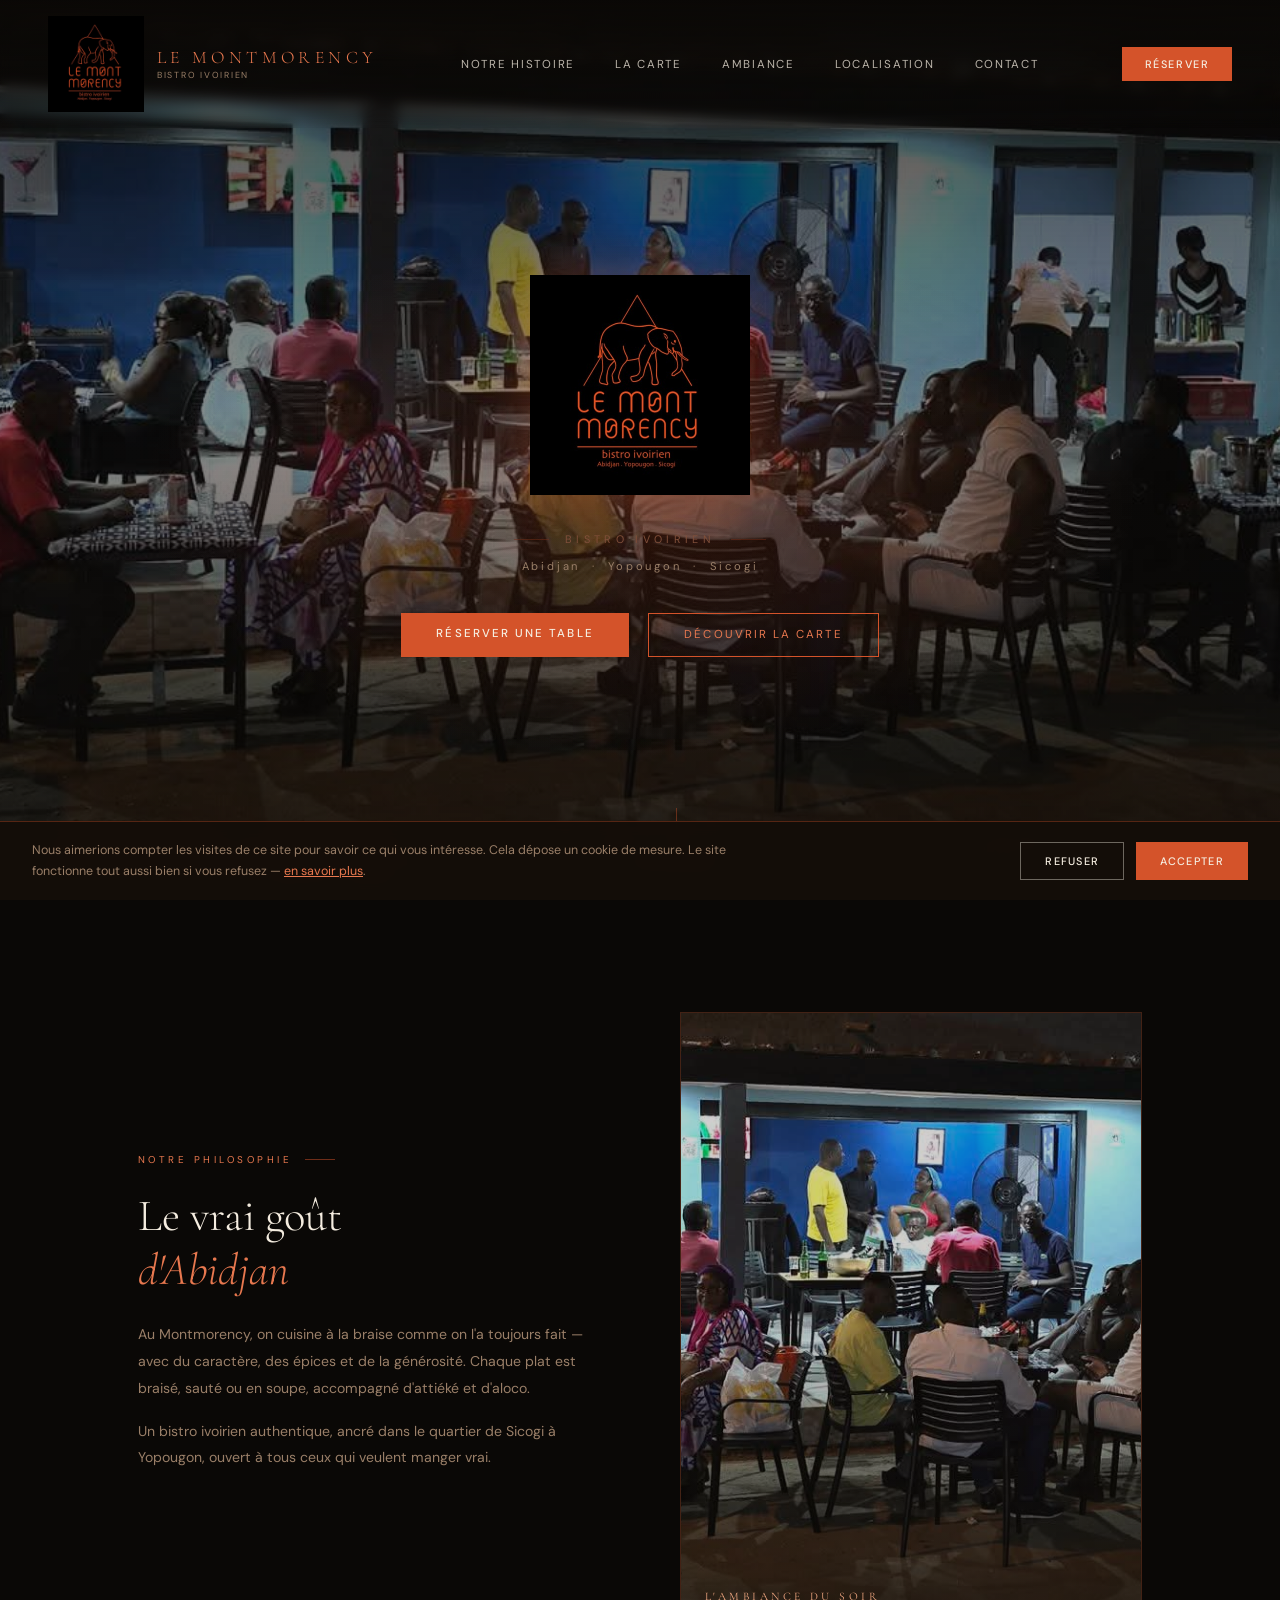
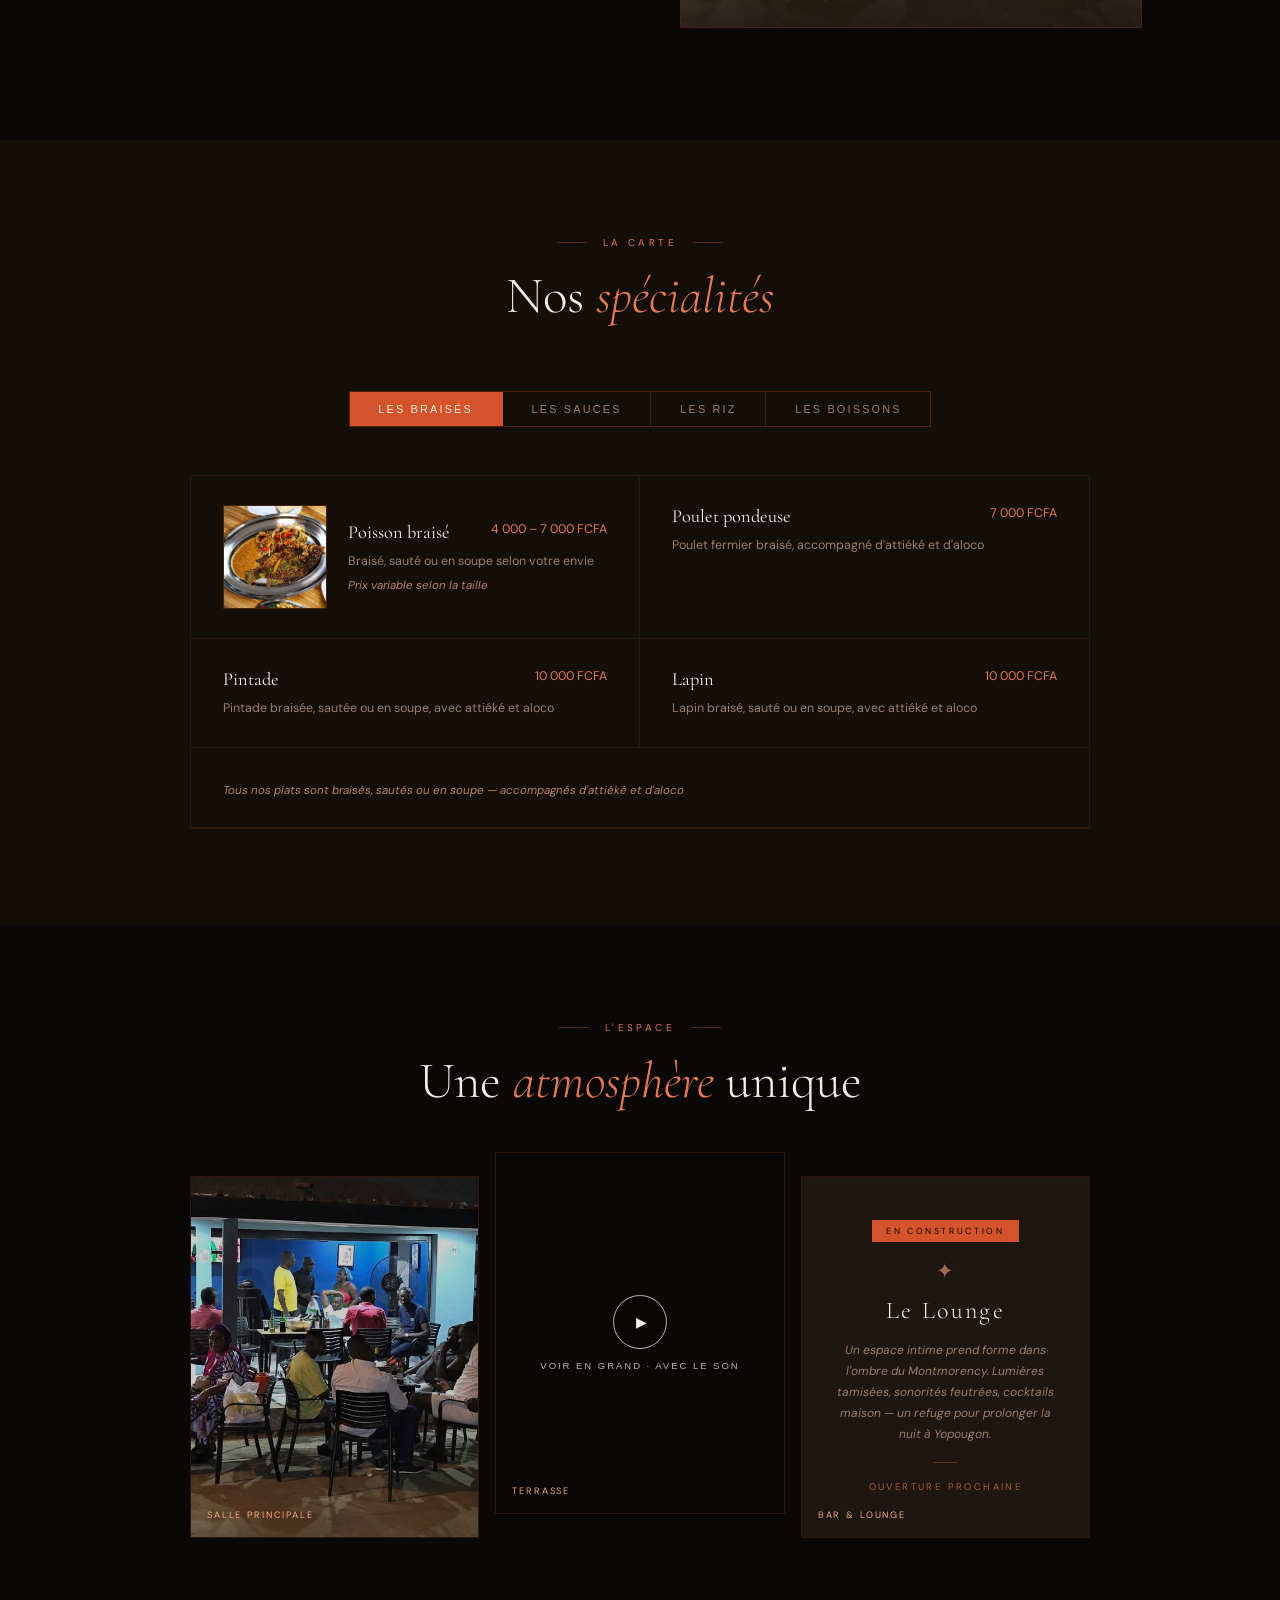
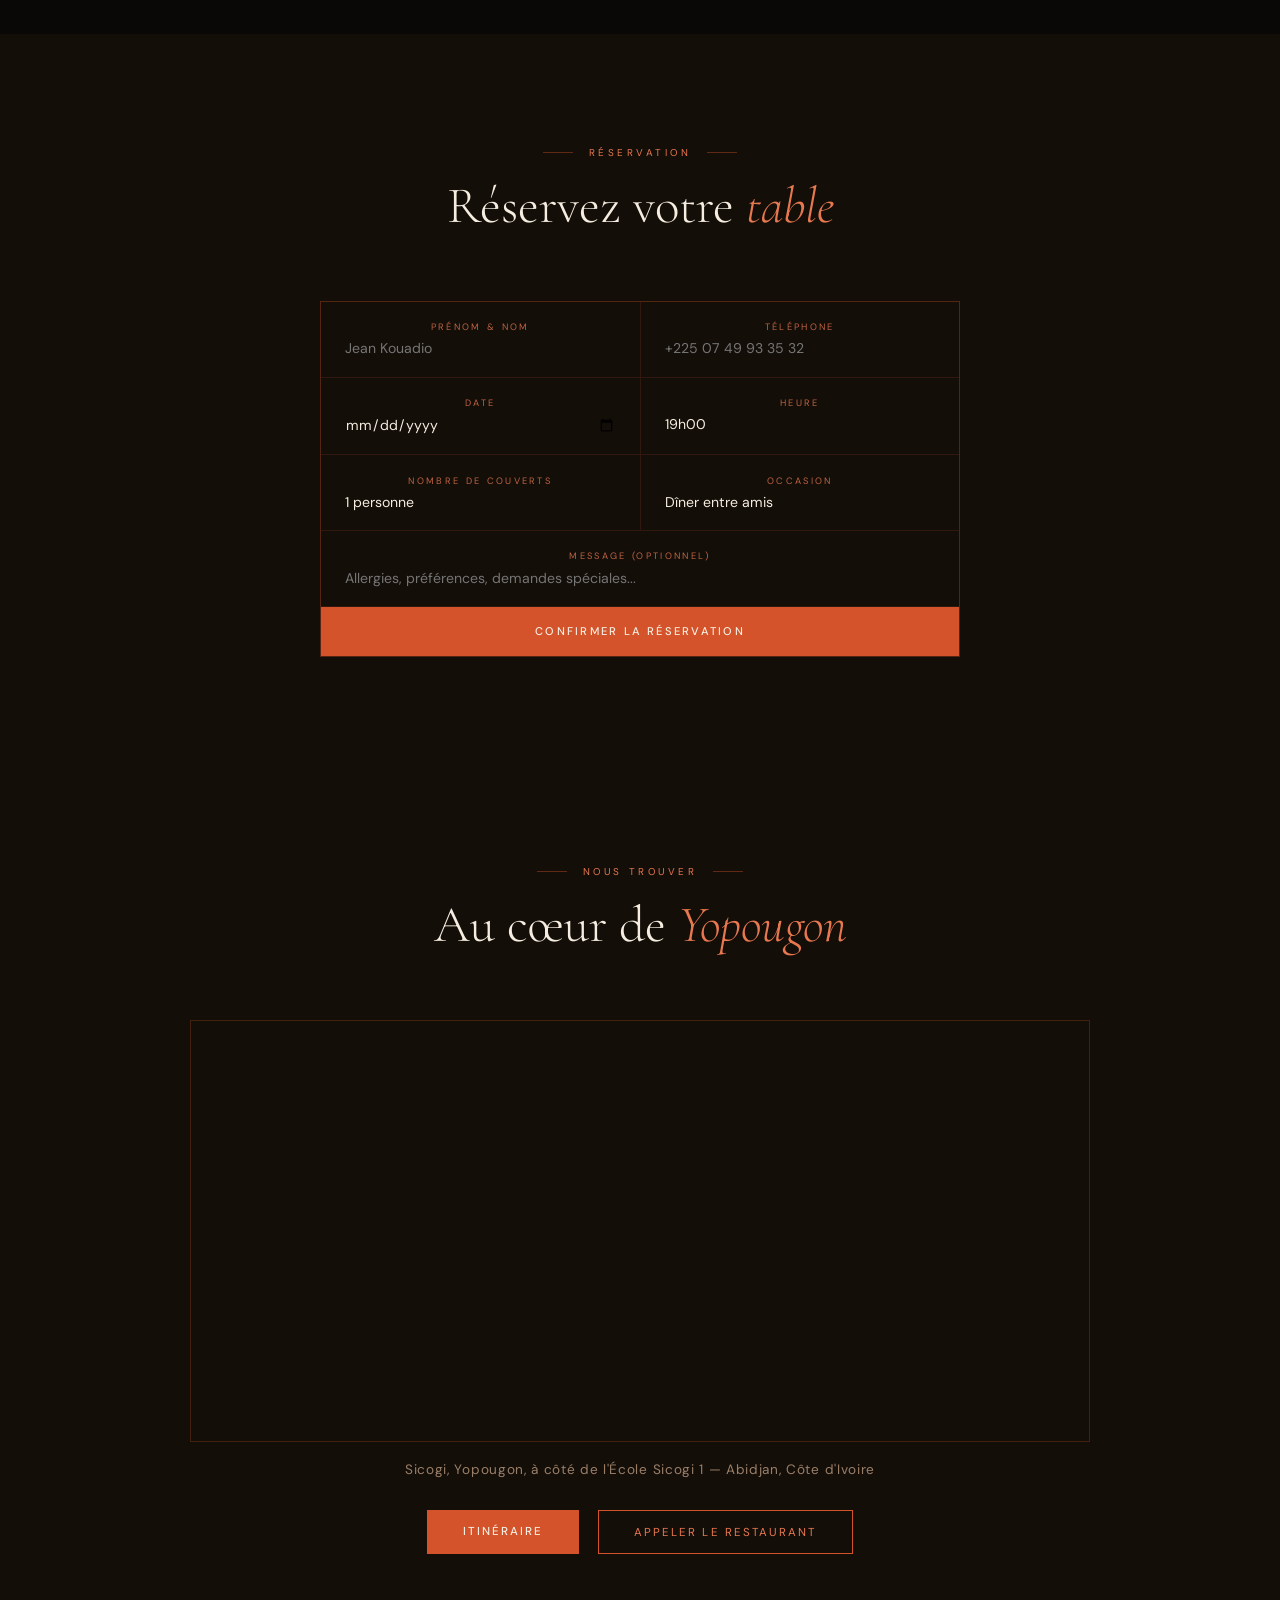
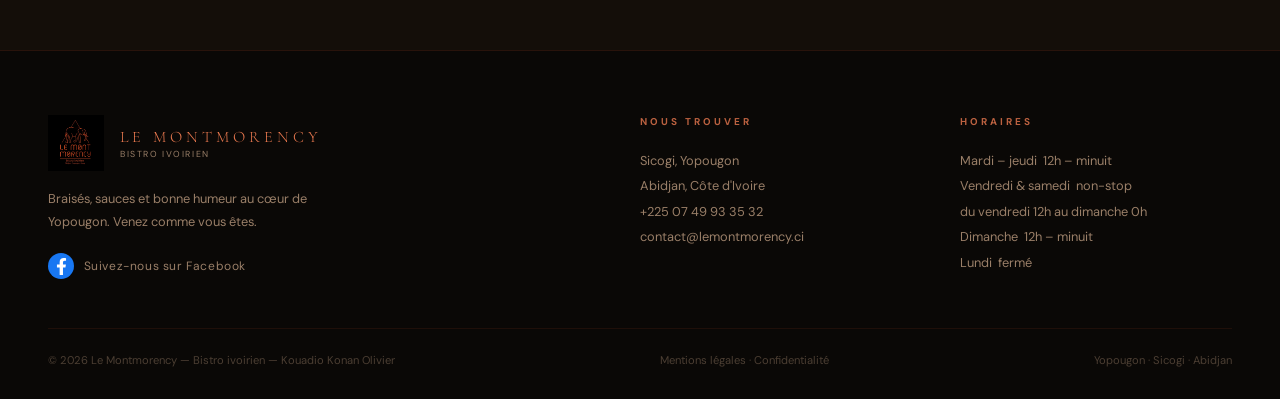
==== commit 1892422c: "feat: bandeau de consentement et mesure des actions utiles Google Analytics ne se chargeait pas sur " ====
--- a/index.html
+++ b/index.html
@@ -3,14 +3,7 @@
 <head>
 <meta charset="UTF-8">
 
-<!-- Google Analytics (GA4) -->
-<script async src="https://www.googletagmanager.com/gtag/js?id=G-D3VMGFCP4B"></script>
-<script>
-  window.dataLayer = window.dataLayer || [];
-  function gtag(){dataLayer.push(arguments);}
-  gtag('js', new Date());
-  gtag('config', 'G-D3VMGFCP4B');
-</script>
+<!-- Mesure d'audience : chargee uniquement apres acceptation (voir bandeau en bas de page) -->
 <meta name="viewport" content="width=device-width, initial-scale=1.0">
 <meta name="facebook-domain-verification" content="712sda83bv461m9ix8g2ylkyji6txg" />
 
@@ -428,6 +421,34 @@
     .video-plein { padding: 1rem; }
   }
 
+  /* BANDEAU DE CONSENTEMENT */
+  .consentement {
+    position: fixed; left: 0; right: 0; bottom: 0; z-index: 300;
+    display: none; align-items: center; gap: 1.5rem;
+    padding: 1.1rem 2rem;
+    background: rgba(20,14,9,0.97); backdrop-filter: blur(8px);
+    border-top: 0.5px solid rgba(212,83,42,0.35);
+  }
+  .consentement.visible { display: flex; }
+  .consentement-texte { font-size: 0.78rem; color: var(--text-muted); line-height: 1.7; max-width: 720px; }
+  .consentement-texte a { color: var(--orange-light); text-decoration: underline; }
+  .consentement-boutons { display: flex; gap: 0.7rem; margin-left: auto; flex-shrink: 0; }
+  .consentement button {
+    font-family: inherit; font-size: 0.68rem; font-weight: 500;
+    letter-spacing: 0.12em; text-transform: uppercase;
+    padding: 0.7rem 1.5rem; cursor: pointer; transition: all 0.2s; white-space: nowrap;
+  }
+  .consentement .accepter { background: var(--orange); color: var(--cream); border: none; }
+  .consentement .accepter:hover { background: var(--orange-light); }
+  .consentement .refuser { background: transparent; color: var(--cream); border: 0.5px solid rgba(245,237,224,0.4); }
+  .consentement .refuser:hover { border-color: var(--cream); }
+
+  @media (max-width: 768px) {
+    .consentement { flex-direction: column; align-items: stretch; gap: 1rem; padding: 1.1rem 1.2rem; }
+    .consentement-boutons { margin-left: 0; }
+    .consentement button { flex: 1; }
+  }
+
   /* PLAT VEDETTE (onglet Les Riz) */
   .plat-vedette {
     max-width: 900px; margin: 0 auto;
@@ -753,8 +774,78 @@
 </div>
 
 <script>
+// --- Mesure d'audience, soumise au consentement ---------------------------
+var CLE_CONSENTEMENT = 'mesure-audience';
+var ID_MESURE = 'G-D3VMGFCP4B';
+
+function lireChoix() {
+  try { return localStorage.getItem(CLE_CONSENTEMENT); } catch (e) { return null; }
+}
+
+function chargerMesure() {
+  if (window.gtag) return;
+  var balise = document.createElement('script');
+  balise.async = true;
+  balise.src = 'https://www.googletagmanager.com/gtag/js?id=' + ID_MESURE;
+  document.head.appendChild(balise);
+  window.dataLayer = window.dataLayer || [];
+  window.gtag = function () { dataLayer.push(arguments); };
+  gtag('js', new Date());
+  gtag('config', ID_MESURE);
+}
+
+function repondreMesure(accepte) {
+  try { localStorage.setItem(CLE_CONSENTEMENT, accepte ? 'accepte' : 'refuse'); } catch (e) {}
+  document.getElementById('bandeauConsentement').classList.remove('visible');
+  if (accepte) chargerMesure();
+}
+
+// Permet de revenir sur son choix depuis la politique de confidentialite
+function rouvrirChoixMesure() {
+  try { localStorage.removeItem(CLE_CONSENTEMENT); } catch (e) {}
+  document.getElementById('bandeauConsentement').classList.add('visible');
+}
+
+(function () {
+  var choix = lireChoix();
+  if (choix === 'accepte') chargerMesure();
+  else if (choix !== 'refuse') {
+    document.addEventListener('DOMContentLoaded', function () {
+      document.getElementById('bandeauConsentement').classList.add('visible');
+    });
+  }
+})();
+
+// --- Mesure des actions utiles -------------------------------------------
+// N'envoie rien tant que la mesure n'a pas ete acceptee.
+function mesurer(nom, details) {
+  if (typeof gtag === 'function') gtag('event', nom, details || {});
+}
+
+document.addEventListener('DOMContentLoaded', function () {
+  document.querySelectorAll('a[href^="tel:"]').forEach(function (lien) {
+    lien.addEventListener('click', function () {
+      mesurer('appel_telephone', { emplacement: lien.closest('footer') ? 'pied_de_page' : 'page' });
+    });
+  });
+
+  document.querySelectorAll('a[href^="mailto:"]').forEach(function (lien) {
+    lien.addEventListener('click', function () { mesurer('clic_email'); });
+  });
+
+  var itineraire = document.querySelector('#localisation a[href*="maps"]');
+  if (itineraire) itineraire.addEventListener('click', function () { mesurer('demande_itineraire'); });
+
+  var reservation = document.querySelector('.resa-form');
+  if (reservation) reservation.addEventListener('submit', function () { mesurer('reservation_envoyee'); });
+
+  var facebook = document.querySelector('.footer-social');
+  if (facebook) facebook.addEventListener('click', function () { mesurer('clic_facebook'); });
+});
+
 // Video de la terrasse : ouverture en grand, avec le son
 function ouvrirVideo() {
+  mesurer('video_terrasse');
   const boite = document.getElementById('videoPlein');
   const lecteur = document.getElementById('videoPleinLecteur');
   const vignette = document.getElementById('videoTerrasse');
@@ -783,6 +874,7 @@
 });
 
 function switchTab(btn, section) {
+  mesurer('consultation_carte', { onglet: section });
   document.querySelectorAll('.menu-tab').forEach(t => t.classList.remove('active'));
   btn.classList.add('active');
   ['braises','sauces','riz','boissons'].forEach(s => {
@@ -790,5 +882,18 @@
   });
 }
 </script>
+<!-- BANDEAU DE CONSENTEMENT -->
+<div class="consentement" id="bandeauConsentement" role="dialog" aria-live="polite" aria-label="Mesure d'audience">
+  <p class="consentement-texte">
+    Nous aimerions compter les visites de ce site pour savoir ce qui vous intéresse.
+    Cela dépose un cookie de mesure. Le site fonctionne tout aussi bien si vous refusez —
+    <a href="confidentialite.html">en savoir plus</a>.
+  </p>
+  <div class="consentement-boutons">
+    <button class="refuser" onclick="repondreMesure(false)">Refuser</button>
+    <button class="accepter" onclick="repondreMesure(true)">Accepter</button>
+  </div>
+</div>
+
 </body>
 </html>
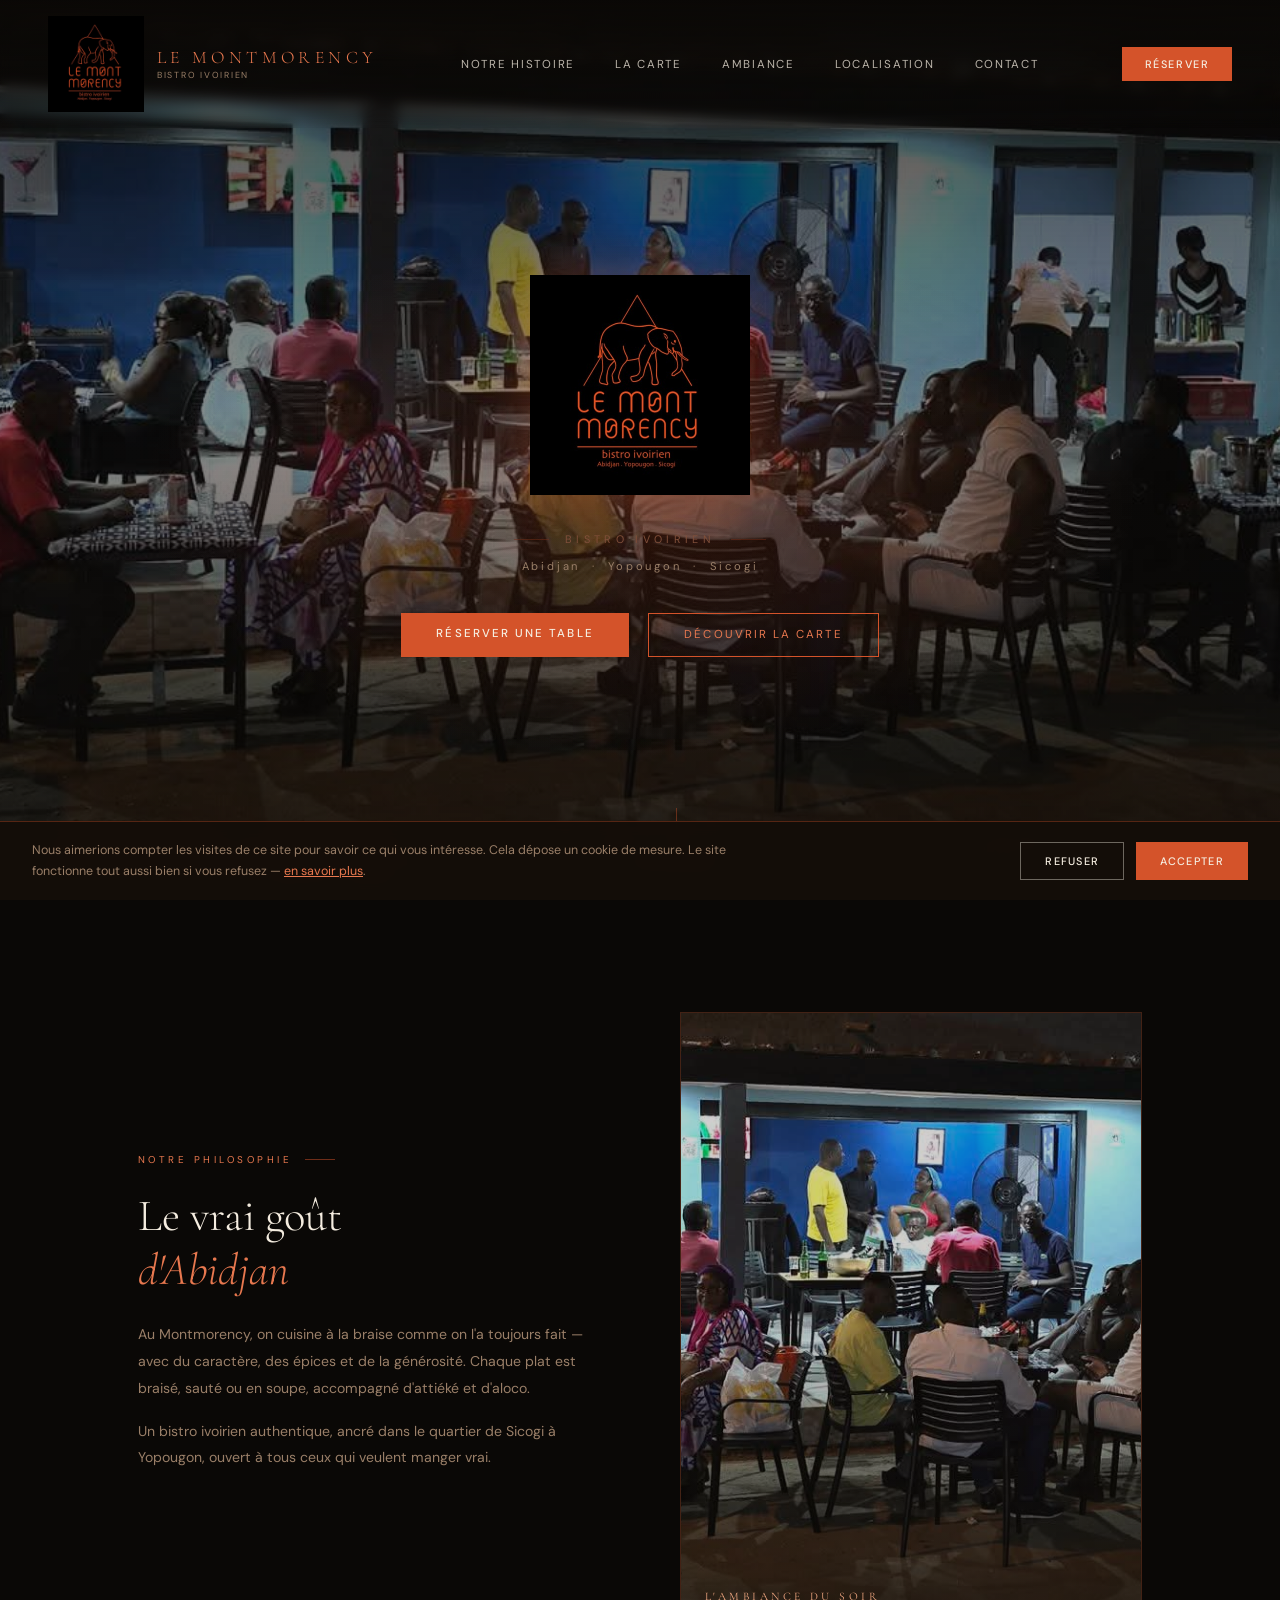
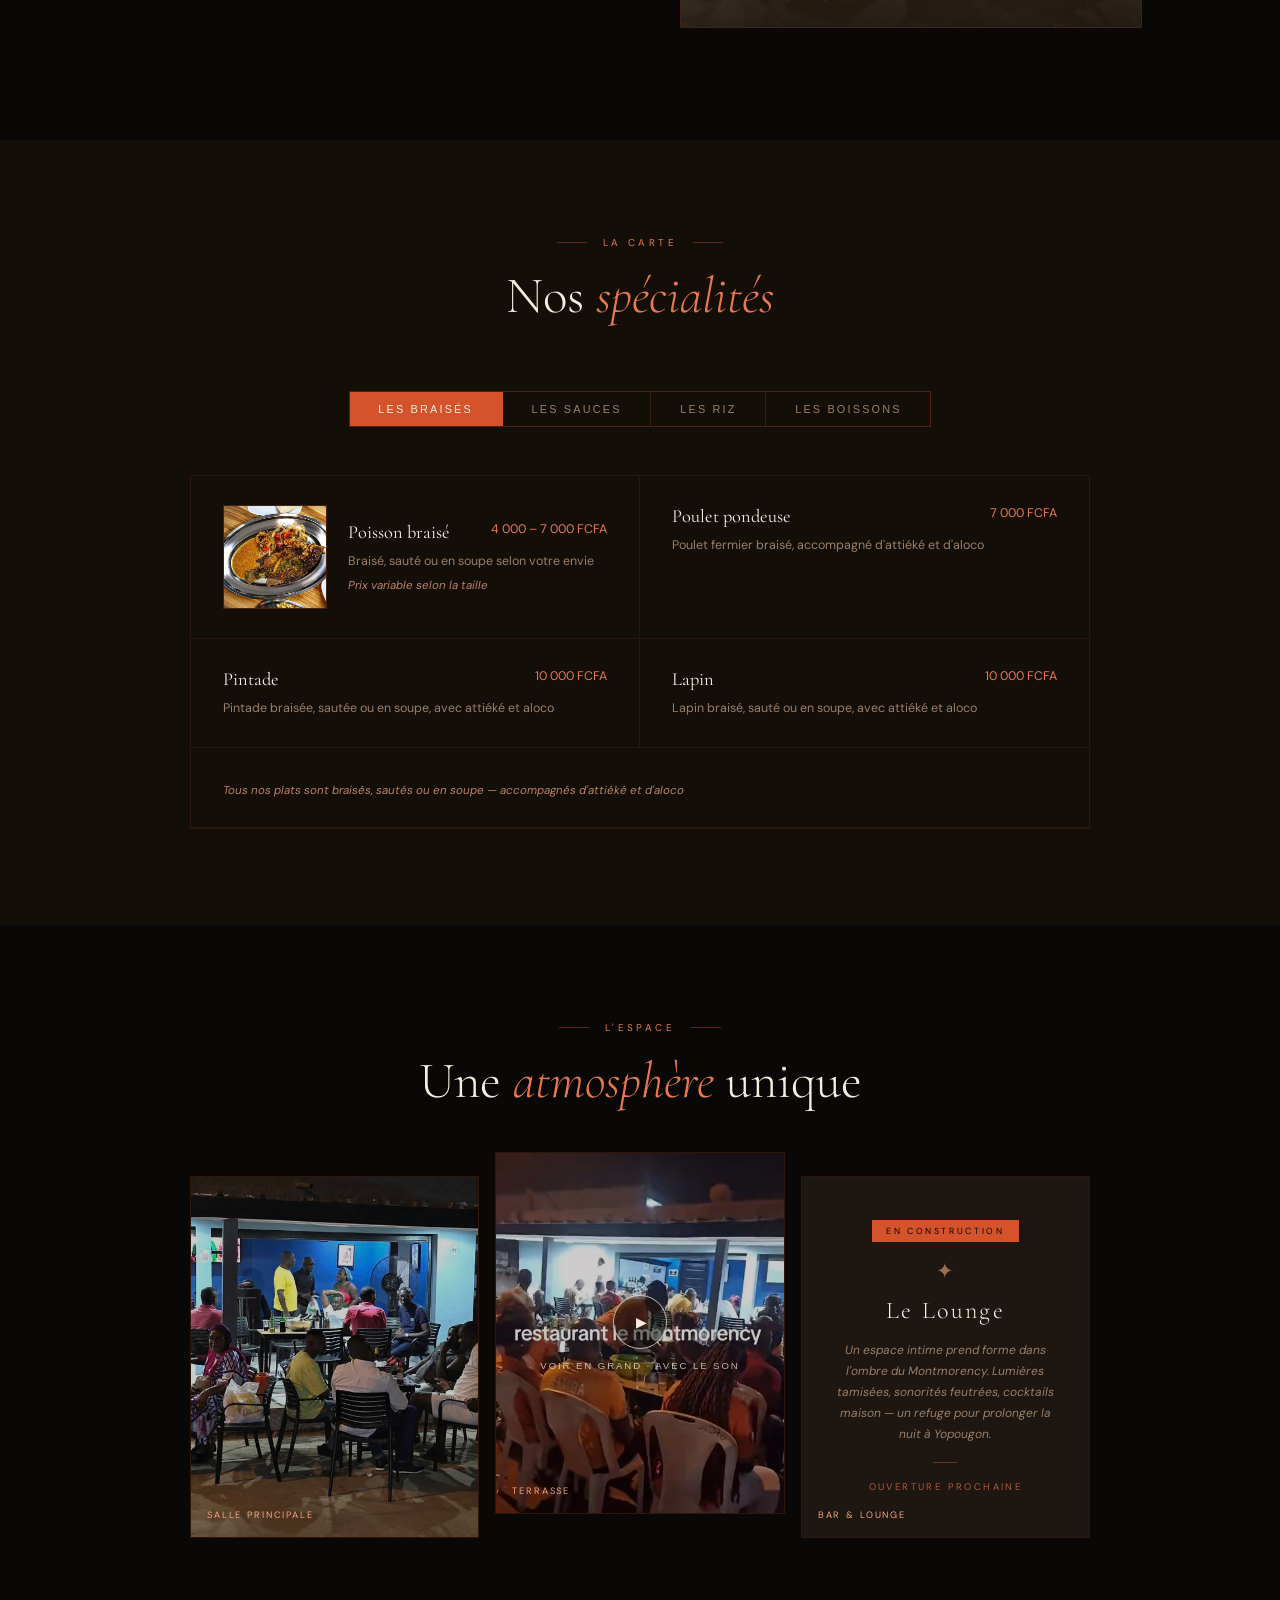
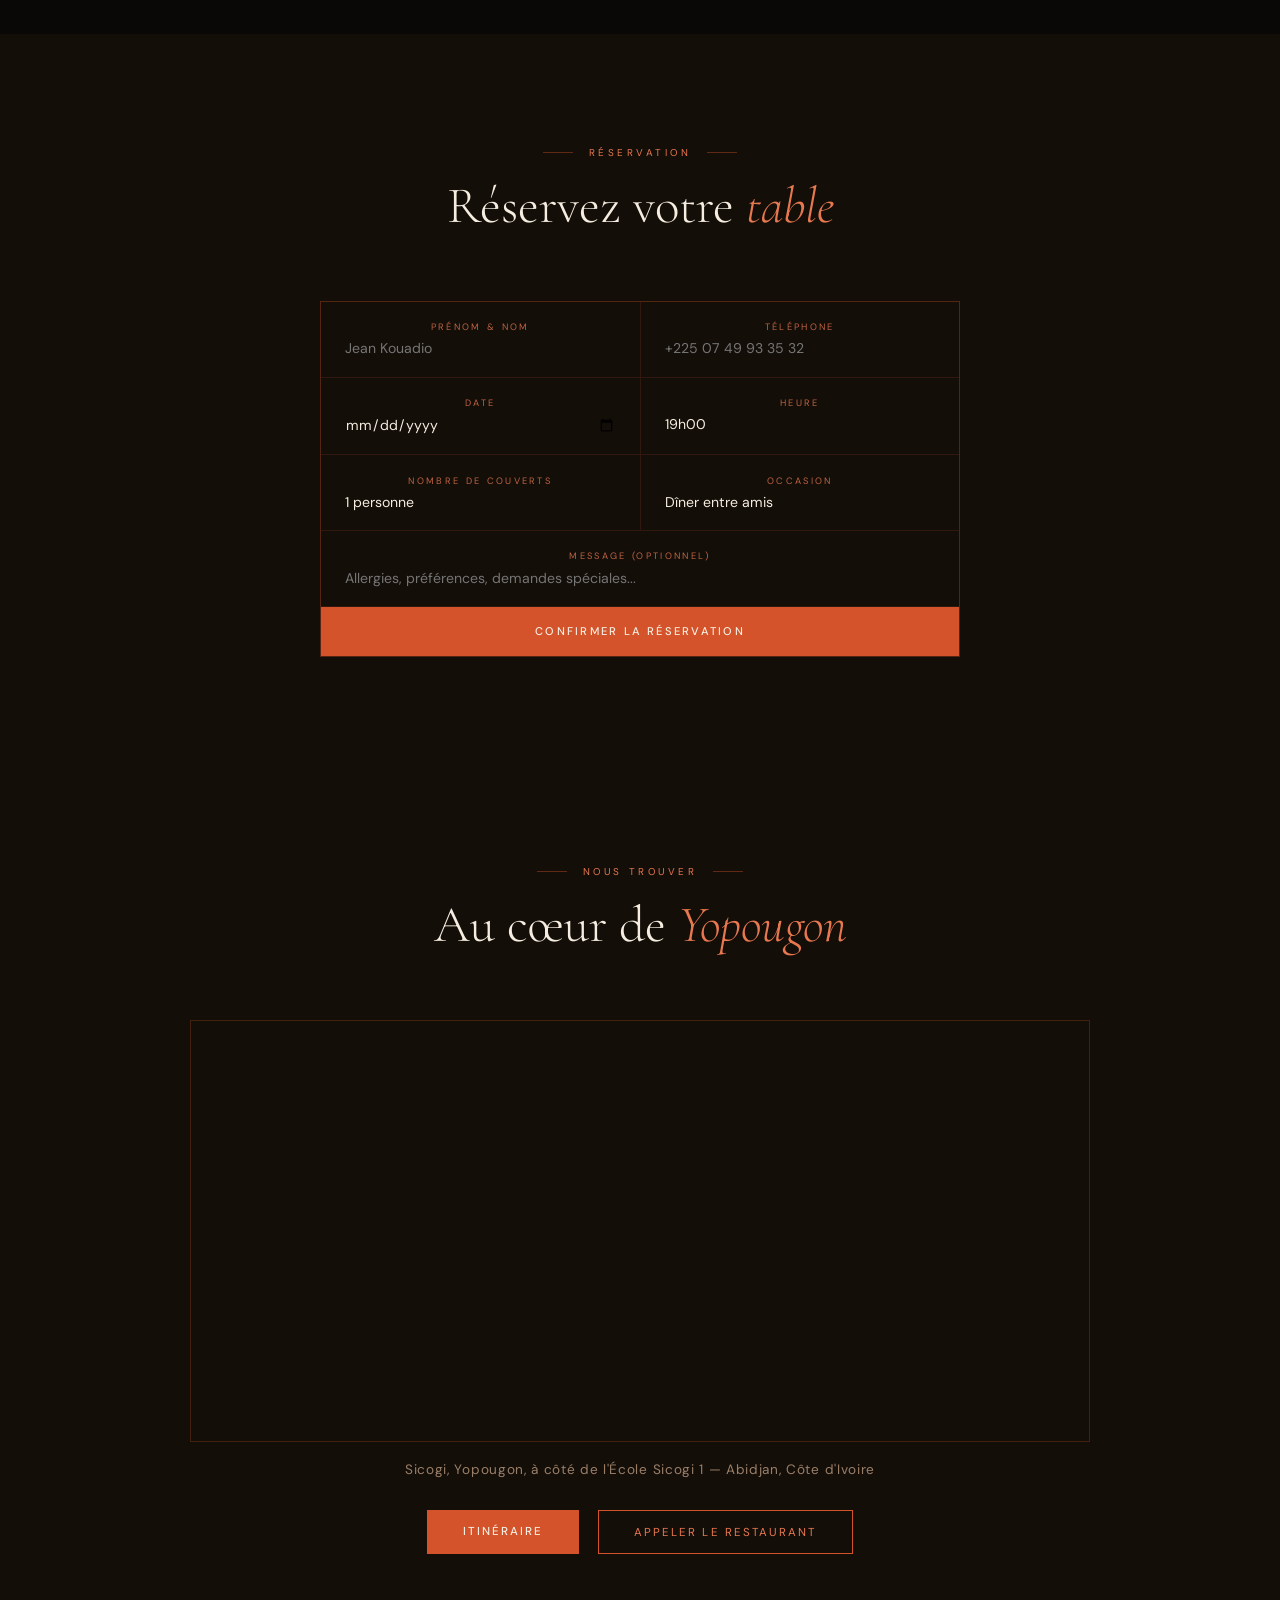
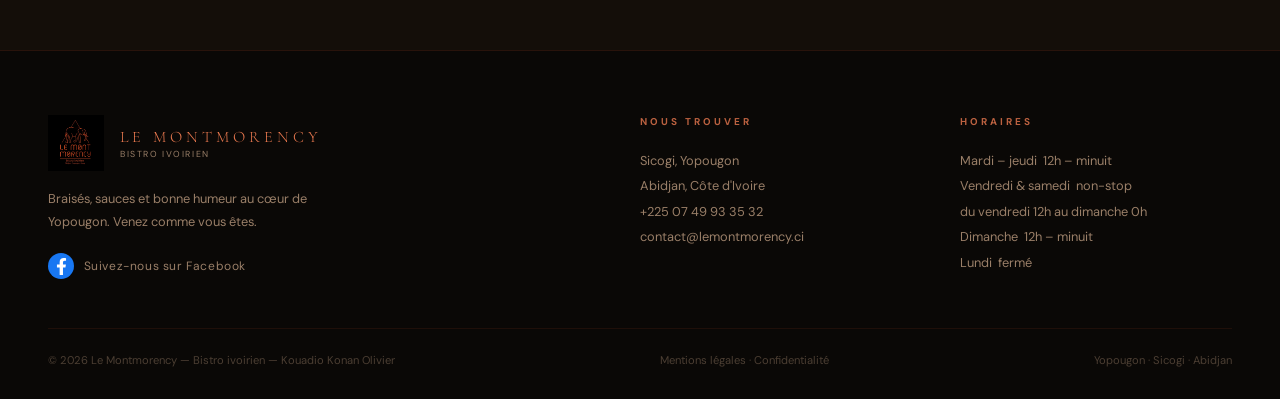
==== commit 40d6f164: "perf: page 18 fois plus legere (2 708 Ko -> 151 Ko) Netlify a signale 50 % des credits consommes a m" ====
--- a/index.html
+++ b/index.html
@@ -233,8 +233,7 @@
   .photo-placeholder-inner span { font-size: 0.58rem; letter-spacing: 0.2em; text-transform: uppercase; color: var(--text-muted); opacity: 0.45; }
 
   /* TERRASSE VIDEO */
-  .photo-card video { width: 100%; height: 100%; object-fit: cover; opacity: 0.85; transition: opacity 0.3s; }
-  .photo-card:hover video { opacity: 1; }
+  .photo-card img { width: 100%; height: 100%; object-fit: cover; }
 
   /* LOUNGE EN CONSTRUCTION */
   .lounge-inner {
@@ -545,7 +544,7 @@
   <div id="menu-braises">
     <div class="menu-grid">
       <div class="menu-item avec-photo">
-        <img class="menu-item-photo" src="poisson-braise.jpg" width="900" height="900" loading="lazy" alt="Poisson braisé entier, servi avec oignons, tomates et sauce">
+        <img class="menu-item-photo" src="poisson-braise.jpg" width="400" height="400" loading="lazy" alt="Poisson braisé entier, servi avec oignons, tomates et sauce">
         <div>
           <div class="menu-item-header"><span class="menu-item-name">Poisson braisé</span><span class="menu-item-price">4 000 – 7 000 FCFA</span></div>
           <p class="menu-item-desc">Braisé, sauté ou en soupe selon votre envie</p>
@@ -573,7 +572,7 @@
   <div id="menu-sauces" style="display:none">
     <div class="menu-grid">
       <div class="menu-item avec-photo">
-        <img class="menu-item-photo" src="sauce-gombo.jpg" width="900" height="900" loading="lazy" alt="Sauce gombo au peaulo, crabes et poisson, servie avec du placali">
+        <img class="menu-item-photo" src="sauce-gombo.jpg" width="400" height="400" loading="lazy" alt="Sauce gombo au peaulo, crabes et poisson, servie avec du placali">
         <div>
           <div class="menu-item-header"><span class="menu-item-name">Sauce Gombo</span><span class="menu-item-price">2 000 FCFA</span></div>
           <p class="menu-item-desc">Peaulo, crabes, poisson</p>
@@ -588,7 +587,7 @@
         <p class="menu-item-desc">Pattes de bœufs</p>
       </div>
       <div class="menu-item avec-photo">
-        <img class="menu-item-photo" src="soupe-cabri.jpg" width="900" height="900" loading="lazy" alt="Soupe de cabri avec attiéké">
+        <img class="menu-item-photo" src="soupe-cabri.jpg" width="400" height="400" loading="lazy" alt="Soupe de cabri avec attiéké">
         <div>
           <div class="menu-item-header"><span class="menu-item-name">Soupe de cabri</span><span class="menu-item-price">2 000 FCFA</span></div>
           <p class="menu-item-desc">Cabri mijoté - avec attiéké</p>
@@ -603,7 +602,7 @@
   <div id="menu-riz" style="display:none">
     <div class="plat-vedette">
       <div class="plat-photo">
-        <img src="riz-soumara.jpg" width="900" height="900" loading="lazy" alt="Riz Soumara Lafri — riz au soumara servi avec sa viande mijotée">
+        <img src="riz-soumara.jpg" width="700" height="700" loading="lazy" alt="Riz Soumara Lafri — riz au soumara servi avec sa viande mijotée">
       </div>
       <div class="plat-infos">
         <span class="plat-jour">Tous les mardis</span>
@@ -654,9 +653,7 @@
       <span class="photo-card-label">Salle principale</span>
     </div>
     <div class="photo-card">
-      <video autoplay muted loop playsinline id="videoTerrasse">
-        <source src="video.mp4" type="video/mp4">
-      </video>
+      <img src="terrasse-apercu.jpg" width="480" height="854" loading="lazy" alt="La terrasse du Montmorency un soir d'affluence">
       <button class="video-open" onclick="ouvrirVideo()" aria-label="Voir la vidéo de la terrasse en grand, avec le son">
         <span class="video-open-icon">▶</span>
         <span class="video-open-text">Voir en grand · avec le son</span>
@@ -766,8 +763,8 @@
 <!-- VIDEO EN GRAND -->
 <div class="video-plein" id="videoPlein" onclick="fermerVideo(event)" role="dialog" aria-modal="true" aria-label="Vidéo de la terrasse">
   <button class="video-fermer" onclick="fermerVideo()" aria-label="Fermer la vidéo">✕</button>
-  <!-- version sonore, chargee seulement au clic : la vignette en boucle
-       utilise video.mp4, plus legere mais sans piste audio -->
+  <!-- seule video du site, chargee uniquement au clic (preload="none") :
+       la vignette de la section Ambiance est une simple image -->
   <video id="videoPleinLecteur" controls playsinline preload="none">
     <source src="video-son.mp4" type="video/mp4">
   </video>
@@ -816,6 +813,7 @@
   }
 })();
 
+
 // --- Mesure des actions utiles -------------------------------------------
 // N'envoie rien tant que la mesure n'a pas ete acceptee.
 function mesurer(nom, details) {
@@ -848,8 +846,6 @@
   mesurer('video_terrasse');
   const boite = document.getElementById('videoPlein');
   const lecteur = document.getElementById('videoPleinLecteur');
-  const vignette = document.getElementById('videoTerrasse');
-  if (vignette) vignette.pause();
   boite.classList.add('ouvert');
   document.body.style.overflow = 'hidden';
   lecteur.muted = false;
@@ -862,11 +858,9 @@
   if (e && e.target.tagName === 'VIDEO') return;
   const boite = document.getElementById('videoPlein');
   const lecteur = document.getElementById('videoPleinLecteur');
-  const vignette = document.getElementById('videoTerrasse');
   lecteur.pause();
   boite.classList.remove('ouvert');
   document.body.style.overflow = '';
-  if (vignette) vignette.play().catch(() => {});
 }
 
 document.addEventListener('keydown', e => {
